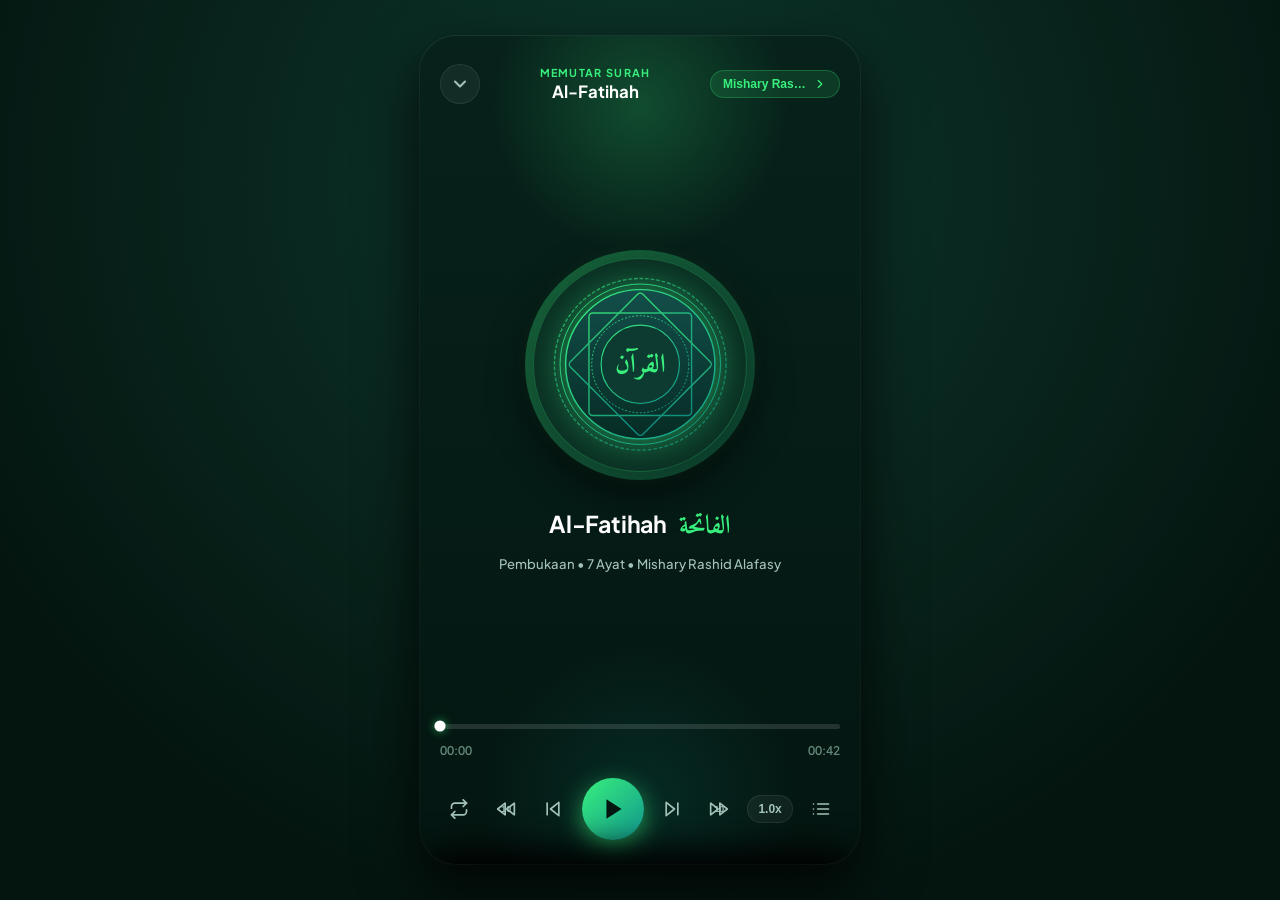
==== index.html @ 5a9b2532 "Redesign player UI to match modern emerald Murottal Qur'an audio player Co-authored-by: budisumanto " ====
<!DOCTYPE html>
<html lang="id">
<head>
  <meta charset="UTF-8">
  <meta name="viewport" content="width=device-width, initial-scale=1.0, maximum-scale=1.0, user-scalable=no">
  <title>Murottal Al-Qur'an Player</title>
  <link rel="stylesheet" href="styles.css">
  <link rel="preconnect" href="https://fonts.googleapis.com">
  <link rel="preconnect" href="https://fonts.gstatic.com" crossorigin>
  <link href="https://fonts.googleapis.com/css2?family=Plus+Jakarta+Sans:wght@400;500;600;700&family=Amiri:wght@400;700&display=swap" rel="stylesheet">
</head>
<body>

  <!-- Hidden Audio / Video Element -->
  <audio id="audio-element" preload="metadata">
    <source src="https://cdn.islamic.network/quran/audio/128/ar.alafasy/1.mp3" type="audio/mp3">
    Browser Anda tidak mendukung elemen audio.
  </audio>

  <!-- App Wrapper -->
  <div class="player-app">

    <!-- Ambient Glow Background Canvas Elements -->
    <div class="bg-glow bg-glow-top"></div>
    <div class="bg-glow bg-glow-bottom"></div>

    <!-- Main Player Card Screen -->
    <div class="player-container">

      <!-- Top Header Navigation Bar -->
      <header class="player-header">
        <button class="header-btn" id="collapse-btn" aria-label="Kecilkan Player">
          <svg viewBox="0 0 24 24" fill="none" stroke="currentColor" stroke-width="2.5" stroke-linecap="round" stroke-linejoin="round">
            <polyline points="6 9 12 15 18 9"></polyline>
          </svg>
        </button>

        <div class="header-title-wrapper">
          <span class="header-subtitle">MEMUTAR SURAH</span>
          <h1 class="header-title" id="header-surah-title">Al-Fatihah</h1>
        </div>

        <button class="reciter-pill-btn" id="reciter-pill-btn" aria-label="Pilih Qori">
          <span class="reciter-name" id="pill-reciter-name">Mishary Rashid...</span>
          <svg viewBox="0 0 24 24" fill="none" stroke="currentColor" stroke-width="2" stroke-linecap="round" stroke-linejoin="round" class="chevron-icon">
            <polyline points="9 18 15 12 9 6"></polyline>
          </svg>
        </button>
      </header>

      <!-- Center Medallion Visual Section -->
      <main class="player-main-content">
        <div class="medallion-container">
          <div class="medallion-glow"></div>
          <div class="medallion-ring-outer">
            <div class="medallion-ring-inner">
              <div class="islamic-star-pattern">
                <svg viewBox="0 0 200 200" fill="none" class="medallion-svg">
                  <defs>
                    <linearGradient id="goldGrad" x1="0%" y1="0%" x2="100%" y2="100%">
                      <stop offset="0%" stop-color="#38ef7d"/>
                      <stop offset="100%" stop-color="#11998e"/>
                    </linearGradient>
                    <linearGradient id="innerGrad" x1="0%" y1="0%" x2="0%" y2="100%">
                      <stop offset="0%" stop-color="#134e4a"/>
                      <stop offset="100%" stop-color="#062c24"/>
                    </linearGradient>
                  </defs>

                  <!-- Outer Calligraphic Border Ring -->
                  <circle cx="100" cy="100" r="92" stroke="url(#goldGrad)" stroke-width="1.5" stroke-dasharray="4 2" opacity="0.6"/>
                  <circle cx="100" cy="100" r="86" stroke="url(#goldGrad)" stroke-width="1"/>
                  <circle cx="100" cy="100" r="80" fill="url(#innerGrad)" stroke="url(#goldGrad)" stroke-width="1.5"/>

                  <!-- 8-Pointed Rub el Hizb Geometric Star -->
                  <g stroke="url(#goldGrad)" stroke-width="1.5" fill="none" opacity="0.85">
                    <rect x="45" y="45" width="110" height="110" rx="4" transform="rotate(0 100 100)"/>
                    <rect x="45" y="45" width="110" height="110" rx="4" transform="rotate(45 100 100)"/>
                  </g>

                  <!-- Inner Decorative Mandala Ring -->
                  <circle cx="100" cy="100" r="52" stroke="url(#goldGrad)" stroke-width="1" stroke-dasharray="2 2"/>
                  <circle cx="100" cy="100" r="42" fill="#0d3b32" stroke="url(#goldGrad)" stroke-width="1.2"/>

                  <!-- Center Calligraphy Text / Icon Symbol -->
                  <text x="100" y="108" font-family="'Amiri', serif" font-size="28" font-weight="bold" fill="#38ef7d" text-anchor="middle">القرآن</text>
                </svg>
              </div>
            </div>
          </div>
        </div>

        <!-- Surah Info Meta Section -->
        <div class="track-info">
          <div class="surah-title-row">
            <h2 class="surah-name" id="track-surah-name">Al-Fatihah</h2>
            <span class="arabic-name" id="track-arabic-name">الفاتحة</span>
          </div>
          <p class="surah-details" id="track-details">Pembukaan • 7 Ayat • Mishary Rashid Alafasy</p>
        </div>
      </main>

      <!-- Player Controls & Timeline Footer Section -->
      <footer class="player-controls-section">

        <!-- Seek Timeline Bar -->
        <div class="timeline-wrapper">
          <div class="timeline-container" id="timeline-container">
            <div class="timeline-track">
              <div class="buffered-bar" id="buffered-bar"></div>
              <div class="progress-bar" id="progress-bar">
                <div class="progress-thumb"></div>
              </div>
            </div>
          </div>
          <div class="time-labels">
            <span id="current-time">00:00</span>
            <span id="duration-time">00:42</span>
          </div>
        </div>

        <!-- Primary Action Buttons Row -->
        <div class="control-actions">

          <!-- Repeat Toggle -->
          <button class="action-btn secondary-btn" id="repeat-btn" title="Mode Ulangi" aria-label="Mode Ulangi">
            <svg class="icon repeat-icon" viewBox="0 0 24 24" fill="none" stroke="currentColor" stroke-width="2" stroke-linecap="round" stroke-linejoin="round">
              <polyline points="17 1 21 5 17 9"></polyline>
              <path d="M3 11V9a4 4 0 0 1 4-4h14"></path>
              <polyline points="7 23 3 19 7 15"></polyline>
              <path d="M21 13v2a4 4 0 0 1-4 4H3"></path>
            </svg>
            <span class="badge-one hidden" id="repeat-one-badge">1</span>
          </button>

          <!-- Skip -10 Seconds -->
          <button class="action-btn secondary-btn" id="skip-back-btn" title="Mundur 10 Detik" aria-label="Mundur 10 Detik">
            <svg class="icon" viewBox="0 0 24 24" fill="none" stroke="currentColor" stroke-width="2" stroke-linecap="round" stroke-linejoin="round">
              <path d="M11 19l-9-7 9-7v14z"></path>
              <path d="M22 19l-9-7 9-7v14z"></path>
            </svg>
            <span class="skip-label">10</span>
          </button>

          <!-- Previous Surah -->
          <button class="action-btn secondary-btn" id="prev-btn" title="Surah Sebelumnya" aria-label="Surah Sebelumnya">
            <svg class="icon" viewBox="0 0 24 24" fill="none" stroke="currentColor" stroke-width="2" stroke-linecap="round" stroke-linejoin="round">
              <polygon points="19 20 9 12 19 4 19 20"></polygon>
              <line x1="5" y1="19" x2="5" y2="5"></line>
            </svg>
          </button>

          <!-- Play / Pause Main Glowing Button -->
          <button class="action-btn main-play-btn" id="main-play-btn" title="Putar / Jeda" aria-label="Putar/Jeda">
            <svg class="icon play-icon" viewBox="0 0 24 24" fill="currentColor">
              <polygon points="5 3 19 12 5 21 5 3"></polygon>
            </svg>
            <svg class="icon pause-icon hidden" viewBox="0 0 24 24" fill="currentColor">
              <rect x="6" y="4" width="4" height="16" rx="1"></rect>
              <rect x="14" y="4" width="4" height="16" rx="1"></rect>
            </svg>
          </button>

          <!-- Next Surah -->
          <button class="action-btn secondary-btn" id="next-btn" title="Surah Selanjutnya" aria-label="Surah Selanjutnya">
            <svg class="icon" viewBox="0 0 24 24" fill="none" stroke="currentColor" stroke-width="2" stroke-linecap="round" stroke-linejoin="round">
              <polygon points="5 4 15 12 5 20 5 4"></polygon>
              <line x1="19" y1="5" x2="19" y2="19"></line>
            </svg>
          </button>

          <!-- Skip +10 Seconds -->
          <button class="action-btn secondary-btn" id="skip-forward-btn" title="Maju 10 Detik" aria-label="Maju 10 Detik">
            <svg class="icon" viewBox="0 0 24 24" fill="none" stroke="currentColor" stroke-width="2" stroke-linecap="round" stroke-linejoin="round">
              <path d="M13 19l9-7-9-7v14z"></path>
              <path d="M2 19l9-7-9-7v14z"></path>
            </svg>
            <span class="skip-label">10</span>
          </button>

          <!-- Speed Pill Selector Button -->
          <button class="action-btn speed-pill-btn" id="speed-trigger-btn" title="Kecepatan Putar" aria-label="Kecepatan Putar">
            <span id="current-speed-label">1.0x</span>
          </button>

          <!-- Playlist Sheet Trigger Button -->
          <button class="action-btn secondary-btn" id="playlist-sheet-btn" title="Daftar Surah" aria-label="Daftar Surah">
            <svg class="icon" viewBox="0 0 24 24" fill="none" stroke="currentColor" stroke-width="2" stroke-linecap="round" stroke-linejoin="round">
              <line x1="8" y1="6" x2="21" y2="6"></line>
              <line x1="8" y1="12" x2="21" y2="12"></line>
              <line x1="8" y1="18" x2="21" y2="18"></line>
              <line x1="3" y1="6" x2="3.01" y2="6"></line>
              <line x1="3" y1="12" x2="3.01" y2="12"></line>
              <line x1="3" y1="18" x2="3.01" y2="18"></line>
            </svg>
          </button>

        </div>
      </footer>

    </div>

    <!-- ==========================================
         BOTTOM SHEET DRAWERS (MODALS)
         ========================================== -->

    <!-- Drawer Overlay Backcloth -->
    <div class="sheet-overlay" id="sheet-overlay"></div>

    <!-- 1. Surah List Bottom Sheet Drawer -->
    <div class="bottom-sheet" id="surah-sheet" role="dialog" aria-label="Daftar Surah">
      <div class="sheet-header">
        <div class="sheet-handle"></div>
        <div class="sheet-title-row">
          <h3 class="sheet-title">Daftar Surah</h3>
          <button class="sheet-close-btn" class="close-sheet-btn" data-close="surah-sheet" aria-label="Tutup">
            <svg viewBox="0 0 24 24" fill="none" stroke="currentColor" stroke-width="2" stroke-linecap="round" stroke-linejoin="round">
              <line x1="18" y1="6" x2="6" y2="18"></line>
              <line x1="6" y1="6" x2="18" y2="18"></line>
            </svg>
          </button>
        </div>
        <!-- Search Input -->
        <div class="search-box">
          <svg class="search-icon" viewBox="0 0 24 24" fill="none" stroke="currentColor" stroke-width="2" stroke-linecap="round" stroke-linejoin="round">
            <circle cx="11" cy="11" r="8"></circle>
            <line x1="21" y1="21" x2="16.65" y2="16.65"></line>
          </svg>
          <input type="text" id="surah-search-input" placeholder="Cari Surah..." autocomplete="off">
        </div>
      </div>
      <div class="sheet-body">
        <div class="surah-list" id="surah-list-container">
          <!-- Populated dynamically via JS -->
        </div>
      </div>
    </div>

    <!-- 2. Reciter / Qori Selector Bottom Sheet Drawer -->
    <div class="bottom-sheet" id="reciter-sheet" role="dialog" aria-label="Pilih Qori">
      <div class="sheet-header">
        <div class="sheet-handle"></div>
        <div class="sheet-title-row">
          <h3 class="sheet-title">Pilih Qori</h3>
          <button class="sheet-close-btn" data-close="reciter-sheet" aria-label="Tutup">
            <svg viewBox="0 0 24 24" fill="none" stroke="currentColor" stroke-width="2" stroke-linecap="round" stroke-linejoin="round">
              <line x1="18" y1="6" x2="6" y2="18"></line>
              <line x1="6" y1="6" x2="18" y2="18"></line>
            </svg>
          </button>
        </div>
        <!-- Search Reciter -->
        <div class="search-box">
          <svg class="search-icon" viewBox="0 0 24 24" fill="none" stroke="currentColor" stroke-width="2" stroke-linecap="round" stroke-linejoin="round">
            <circle cx="11" cy="11" r="8"></circle>
            <line x1="21" y1="21" x2="16.65" y2="16.65"></line>
          </svg>
          <input type="text" id="reciter-search-input" placeholder="Cari Qori..." autocomplete="off">
        </div>
      </div>
      <div class="sheet-body">
        <div class="reciter-list" id="reciter-list-container">
          <!-- Populated dynamically via JS -->
        </div>
      </div>
    </div>

    <!-- 3. Playback Speed Selector Bottom Sheet Drawer -->
    <div class="bottom-sheet" id="speed-sheet" role="dialog" aria-label="Kecepatan Putar">
      <div class="sheet-header">
        <div class="sheet-handle"></div>
        <div class="sheet-title-row">
          <h3 class="sheet-title">Kecepatan Putar</h3>
          <button class="sheet-close-btn" data-close="speed-sheet" aria-label="Tutup">
            <svg viewBox="0 0 24 24" fill="none" stroke="currentColor" stroke-width="2" stroke-linecap="round" stroke-linejoin="round">
              <line x1="18" y1="6" x2="6" y2="18"></line>
              <line x1="6" y1="6" x2="18" y2="18"></line>
            </svg>
          </button>
        </div>
      </div>
      <div class="sheet-body">
        <div class="speed-options-list">
          <button class="speed-item" data-speed="0.5">0.5x</button>
          <button class="speed-item" data-speed="0.75">0.75x</button>
          <button class="speed-item active" data-speed="1.0">Normal (1.0x)</button>
          <button class="speed-item" data-speed="1.25">1.25x</button>
          <button class="speed-item" data-speed="1.5">1.5x</button>
          <button class="speed-item" data-speed="2.0">2.0x</button>
        </div>
      </div>
    </div>

  </div>

  <script src="app.js"></script>
</body>
</html>
---- styles.css ----
/* ==========================================================================
   MUROTTAL AL-QUR'AN PLAYER - MODERN EMERALD THEME STYLES
   ========================================================================== */

:root {
  /* Color Palette */
  --bg-gradient-start: #04140f;
  --bg-gradient-end: #0c2b22;
  --bg-surface: rgba(12, 43, 34, 0.75);
  --bg-surface-solid: #0d2b23;
  --bg-sheet: #09201a;
  --bg-sheet-header: #0d2a22;
  --bg-item-hover: rgba(56, 239, 125, 0.08);
  --bg-item-active: rgba(56, 239, 125, 0.15);

  /* Brand / Accent Colors */
  --primary-accent: #38ef7d;
  --primary-accent-dark: #11998e;
  --primary-glow: rgba(56, 239, 125, 0.35);
  --primary-glow-strong: rgba(56, 239, 125, 0.6);

  /* Text Colors */
  --text-primary: #ffffff;
  --text-secondary: #a3c2b8;
  --text-muted: #62877a;

  /* Borders & Glass */
  --border-glass: rgba(255, 255, 255, 0.08);
  --border-glass-bright: rgba(56, 239, 125, 0.25);
  --glass-blur: blur(20px);

  /* Transitions */
  --transition-fast: 0.2s cubic-bezier(0.4, 0, 0.2, 1);
  --transition-smooth: 0.35s cubic-bezier(0.16, 1, 0.3, 1);

  /* Fonts */
  --font-sans: 'Plus Jakarta Sans', -apple-system, BlinkMacSystemFont, sans-serif;
  --font-arabic: 'Amiri', serif;
}

* {
  box-sizing: border-box;
  margin: 0;
  padding: 0;
  -webkit-tap-highlight-color: transparent;
}

html, body {
  width: 100%;
  height: 100%;
  overflow-x: hidden;
  font-family: var(--font-sans);
  background-color: var(--bg-gradient-start);
  color: var(--text-primary);
}

body {
  display: flex;
  justify-content: center;
  align-items: center;
  background: radial-gradient(circle at 50% 20%, #0d382c 0%, var(--bg-gradient-start) 80%);
  min-height: 100vh;
}

/* Hidden Audio Element */
#audio-element {
  display: none;
}

/* ==========================================================================
   APP CONTAINER SHELL
   ========================================================================== */

.player-app {
  position: relative;
  width: 100%;
  max-width: 440px;
  height: 100vh;
  max-height: 920px;
  background: linear-gradient(180deg, #07221b 0%, #041611 100%);
  overflow: hidden;
  display: flex;
  flex-direction: column;
  box-shadow: 0 25px 60px rgba(0, 0, 0, 0.8), 0 0 0 1px var(--border-glass);
}

@media (min-width: 480px) {
  .player-app {
    height: 92vh;
    border-radius: 36px;
  }
}

/* Ambient Background Lights */
.bg-glow {
  position: absolute;
  border-radius: 50%;
  pointer-events: none;
  z-index: 1;
}

.bg-glow-top {
  top: -80px;
  left: 50%;
  transform: translateX(-50%);
  width: 300px;
  height: 300px;
  background: radial-gradient(circle, var(--primary-glow) 0%, rgba(56, 239, 125, 0) 70%);
  opacity: 0.6;
}

.bg-glow-bottom {
  bottom: -100px;
  left: 50%;
  transform: translateX(-50%);
  width: 320px;
  height: 320px;
  background: radial-gradient(circle, rgba(17, 153, 142, 0.3) 0%, rgba(0, 0, 0, 0) 70%);
  opacity: 0.5;
}

.player-container {
  position: relative;
  z-index: 2;
  width: 100%;
  height: 100%;
  display: flex;
  flex-direction: column;
  justify-content: space-between;
  padding: 20px 20px 24px;
}

/* ==========================================================================
   HEADER SECTION
   ========================================================================== */

.player-header {
  display: flex;
  align-items: center;
  justify-content: space-between;
  padding-top: 8px;
  gap: 12px;
}

.header-btn {
  background: rgba(255, 255, 255, 0.05);
  border: 1px solid var(--border-glass);
  color: var(--text-secondary);
  width: 40px;
  height: 40px;
  border-radius: 50%;
  display: flex;
  align-items: center;
  justify-content: center;
  cursor: pointer;
  transition: background var(--transition-fast), color var(--transition-fast), transform var(--transition-fast);
}

.header-btn:hover {
  background: rgba(255, 255, 255, 0.12);
  color: var(--text-primary);
}

.header-btn svg {
  width: 20px;
  height: 20px;
}

.header-title-wrapper {
  text-align: center;
  flex: 1;
}

.header-subtitle {
  font-size: 0.68rem;
  font-weight: 700;
  letter-spacing: 0.12em;
  color: var(--primary-accent);
  text-transform: uppercase;
  display: block;
  margin-bottom: 2px;
}

.header-title {
  font-size: 1.05rem;
  font-weight: 700;
  color: var(--text-primary);
  white-space: nowrap;
  overflow: hidden;
  text-overflow: ellipsis;
  max-width: 160px;
  margin: 0 auto;
}

.reciter-pill-btn {
  background: rgba(56, 239, 125, 0.12);
  border: 1px solid var(--border-glass-bright);
  color: var(--primary-accent);
  padding: 6px 12px;
  border-radius: 20px;
  font-size: 0.75rem;
  font-weight: 600;
  display: flex;
  align-items: center;
  gap: 4px;
  cursor: pointer;
  transition: background var(--transition-fast), border-color var(--transition-fast);
  max-width: 130px;
}

.reciter-pill-btn:hover {
  background: rgba(56, 239, 125, 0.2);
  border-color: var(--primary-accent);
}

.reciter-name {
  white-space: nowrap;
  overflow: hidden;
  text-overflow: ellipsis;
}

.chevron-icon {
  width: 14px;
  height: 14px;
  flex-shrink: 0;
}

/* ==========================================================================
   CENTER MAIN MEDALLION SECTION
   ========================================================================== */

.player-main-content {
  display: flex;
  flex-direction: column;
  align-items: center;
  justify-content: center;
  flex: 1;
  padding: 16px 0;
}

.medallion-container {
  position: relative;
  width: 230px;
  height: 230px;
  display: flex;
  align-items: center;
  justify-content: center;
  margin-bottom: 24px;
}

@media (max-height: 680px) {
  .medallion-container {
    width: 180px;
    height: 180px;
    margin-bottom: 16px;
  }
}

.medallion-glow {
  position: absolute;
  inset: -10px;
  border-radius: 50%;
  background: radial-gradient(circle, var(--primary-glow) 0%, rgba(0, 0, 0, 0) 70%);
  animation: pulseGlow 4s ease-in-out infinite alternate;
}

@keyframes pulseGlow {
  0% { transform: scale(0.92); opacity: 0.5; }
  100% { transform: scale(1.08); opacity: 0.9; }
}

.medallion-ring-outer {
  width: 100%;
  height: 100%;
  border-radius: 50%;
  padding: 8px;
  background: linear-gradient(135deg, rgba(56, 239, 125, 0.25) 0%, rgba(17, 153, 142, 0.1) 100%);
  box-shadow: 0 15px 35px rgba(0, 0, 0, 0.5), inset 0 0 20px rgba(56, 239, 125, 0.15);
  display: flex;
  align-items: center;
  justify-content: center;
}

.medallion-ring-inner {
  width: 100%;
  height: 100%;
  border-radius: 50%;
  background: radial-gradient(circle, #0e3b30 0%, #061f18 100%);
  display: flex;
  align-items: center;
  justify-content: center;
  border: 1px solid var(--border-glass-bright);
}

.islamic-star-pattern {
  width: 100%;
  height: 100%;
  display: flex;
  align-items: center;
  justify-content: center;
}

.medallion-svg {
  width: 88%;
  height: 88%;
  filter: drop-shadow(0 0 10px rgba(56, 239, 125, 0.3));
}

/* TRACK METADATA */
.track-info {
  text-align: center;
  width: 100%;
  padding: 0 10px;
}

.surah-title-row {
  display: flex;
  align-items: baseline;
  justify-content: center;
  gap: 12px;
  margin-bottom: 6px;
}

.surah-name {
  font-size: 1.45rem;
  font-weight: 700;
  color: var(--text-primary);
  letter-spacing: -0.01em;
}

.arabic-name {
  font-family: var(--font-arabic);
  font-size: 1.6rem;
  color: var(--primary-accent);
  font-weight: bold;
}

.surah-details {
  font-size: 0.82rem;
  color: var(--text-secondary);
  font-weight: 500;
}

/* ==========================================================================
   TIMELINE & CONTROLS FOOTER
   ========================================================================== */

.player-controls-section {
  width: 100%;
  display: flex;
  flex-direction: column;
  gap: 20px;
}

/* TIMELINE */
.timeline-wrapper {
  width: 100%;
  display: flex;
  flex-direction: column;
  gap: 8px;
}

.timeline-container {
  width: 100%;
  height: 18px;
  display: flex;
  align-items: center;
  cursor: pointer;
  touch-action: none;
}

.timeline-track {
  position: relative;
  width: 100%;
  height: 5px;
  background: rgba(255, 255, 255, 0.12);
  border-radius: 4px;
  overflow: visible;
  transition: height var(--transition-fast);
}

.timeline-container:hover .timeline-track {
  height: 7px;
}

.buffered-bar {
  position: absolute;
  top: 0;
  left: 0;
  height: 100%;
  background: rgba(255, 255, 255, 0.22);
  border-radius: 4px;
  width: 0%;
}

.progress-bar {
  position: absolute;
  top: 0;
  left: 0;
  height: 100%;
  background: linear-gradient(90deg, #11998e, var(--primary-accent));
  border-radius: 4px;
  width: 0%;
}

.progress-thumb {
  position: absolute;
  right: -7px;
  top: 50%;
  transform: translateY(-50%) scale(0.8);
  width: 14px;
  height: 14px;
  border-radius: 50%;
  background: #ffffff;
  box-shadow: 0 0 10px var(--primary-glow-strong);
  transition: transform var(--transition-fast);
}

.timeline-container:hover .progress-thumb {
  transform: translateY(-50%) scale(1.1);
}

.time-labels {
  display: flex;
  justify-content: space-between;
  font-size: 0.75rem;
  font-weight: 600;
  color: var(--text-muted);
  font-variant-numeric: tabular-nums;
}

/* CONTROLS ACTIONS */
.control-actions {
  display: flex;
  align-items: center;
  justify-content: space-between;
  width: 100%;
  gap: 4px;
}

.action-btn {
  background: transparent;
  border: none;
  outline: none;
  cursor: pointer;
  display: flex;
  align-items: center;
  justify-content: center;
  color: var(--text-secondary);
  border-radius: 50%;
  transition: color var(--transition-fast), transform var(--transition-fast), background var(--transition-fast);
  position: relative;
}

.action-btn:hover {
  color: var(--text-primary);
}

.action-btn:active {
  transform: scale(0.92);
}

.secondary-btn {
  width: 38px;
  height: 38px;
}

.secondary-btn .icon {
  width: 20px;
  height: 20px;
}

.secondary-btn.active {
  color: var(--primary-accent);
}

/* Skip Labels */
.skip-label {
  position: absolute;
  font-size: 0.55rem;
  font-weight: 800;
  color: currentColor;
  pointer-events: none;
}

/* Badge Repeat One */
.badge-one {
  position: absolute;
  top: 4px;
  right: 4px;
  font-size: 0.55rem;
  font-weight: 800;
  background: var(--primary-accent);
  color: #041611;
  width: 12px;
  height: 12px;
  border-radius: 50%;
  display: flex;
  align-items: center;
  justify-content: center;
}

/* Main Glowing Play Button */
.main-play-btn {
  width: 62px;
  height: 62px;
  border-radius: 50%;
  background: linear-gradient(135deg, #38ef7d 0%, #11998e 100%);
  color: #041611;
  box-shadow: 0 8px 25px var(--primary-glow-strong);
}

.main-play-btn:hover {
  transform: scale(1.05);
  box-shadow: 0 10px 30px rgba(56, 239, 125, 0.7);
  color: #041611;
}

.main-play-btn .icon {
  width: 26px;
  height: 26px;
}

.main-play-btn .play-icon {
  margin-left: 3px;
}

/* Speed Pill Button */
.speed-pill-btn {
  font-size: 0.75rem;
  font-weight: 700;
  padding: 6px 10px;
  border-radius: 16px;
  background: rgba(255, 255, 255, 0.05);
  border: 1px solid var(--border-glass);
  color: var(--text-secondary);
}

.speed-pill-btn:hover {
  background: rgba(255, 255, 255, 0.1);
  color: var(--text-primary);
}

/* ==========================================================================
   BOTTOM SHEET DRAWERS & OVERLAY
   ========================================================================== */

.sheet-overlay {
  position: absolute;
  inset: 0;
  background: rgba(2, 10, 8, 0.7);
  backdrop-filter: var(--glass-blur);
  -webkit-backdrop-filter: var(--glass-blur);
  z-index: 100;
  opacity: 0;
  pointer-events: none;
  transition: opacity var(--transition-smooth);
}

.sheet-overlay.active {
  opacity: 1;
  pointer-events: auto;
}

.bottom-sheet {
  position: absolute;
  bottom: 0;
  left: 0;
  right: 0;
  background: var(--bg-sheet);
  border-top-left-radius: 28px;
  border-top-right-radius: 28px;
  border-top: 1px solid var(--border-glass-bright);
  box-shadow: 0 -15px 40px rgba(0, 0, 0, 0.7);
  z-index: 101;
  transform: translateY(102%);
  transition: transform var(--transition-smooth);
  display: flex;
  flex-direction: column;
  max-height: 80vh;
}

.bottom-sheet.active {
  transform: translateY(0);
}

.sheet-header {
  padding: 16px 20px 12px;
  background: var(--bg-sheet-header);
  border-top-left-radius: 28px;
  border-top-right-radius: 28px;
  border-bottom: 1px solid var(--border-glass);
}

.sheet-handle {
  width: 36px;
  height: 4px;
  background: var(--text-muted);
  border-radius: 2px;
  margin: 0 auto 12px;
  opacity: 0.5;
}

.sheet-title-row {
  display: flex;
  align-items: center;
  justify-content: space-between;
  margin-bottom: 14px;
}

.sheet-title {
  font-size: 1.1rem;
  font-weight: 700;
  color: var(--text-primary);
}

.sheet-close-btn {
  background: rgba(255, 255, 255, 0.05);
  border: none;
  color: var(--text-muted);
  width: 32px;
  height: 32px;
  border-radius: 50%;
  display: flex;
  align-items: center;
  justify-content: center;
  cursor: pointer;
  transition: background var(--transition-fast), color var(--transition-fast);
}

.sheet-close-btn:hover {
  background: rgba(255, 255, 255, 0.12);
  color: var(--text-primary);
}

.sheet-close-btn svg {
  width: 18px;
  height: 18px;
}

/* SEARCH INPUT BOX */
.search-box {
  position: relative;
  width: 100%;
}

.search-icon {
  position: absolute;
  left: 14px;
  top: 50%;
  transform: translateY(-50%);
  width: 18px;
  height: 18px;
  color: var(--text-muted);
}

.search-box input {
  width: 100%;
  padding: 11px 14px 11px 42px;
  background: rgba(4, 20, 15, 0.6);
  border: 1px solid var(--border-glass);
  border-radius: 16px;
  color: var(--text-primary);
  font-size: 0.88rem;
  font-family: var(--font-sans);
  outline: none;
  transition: border-color var(--transition-fast);
}

.search-box input:focus {
  border-color: var(--primary-accent);
}

.search-box input::placeholder {
  color: var(--text-muted);
}

/* SHEET BODY & SCROLLBAR */
.sheet-body {
  padding: 12px 16px 20px;
  overflow-y: auto;
  flex: 1;
}

.sheet-body::-webkit-scrollbar {
  width: 5px;
}

.sheet-body::-webkit-scrollbar-thumb {
  background: rgba(255, 255, 255, 0.1);
  border-radius: 3px;
}

/* SURAH LIST ITEMS */
.surah-list {
  display: flex;
  flex-direction: column;
  gap: 6px;
}

.surah-item {
  display: flex;
  align-items: center;
  justify-content: space-between;
  padding: 12px 14px;
  border-radius: 16px;
  background: transparent;
  border: 1px solid transparent;
  cursor: pointer;
  transition: background var(--transition-fast), border-color var(--transition-fast);
}

.surah-item:hover {
  background: var(--bg-item-hover);
}

.surah-item.active {
  background: var(--bg-item-active);
  border-color: var(--border-glass-bright);
}

.surah-item-left {
  display: flex;
  align-items: center;
  gap: 14px;
}

.surah-num-badge {
  width: 36px;
  height: 36px;
  border-radius: 12px;
  background: rgba(255, 255, 255, 0.05);
  border: 1px solid var(--border-glass);
  color: var(--text-secondary);
  font-size: 0.82rem;
  font-weight: 700;
  display: flex;
  align-items: center;
  justify-content: center;
}

.surah-item.active .surah-num-badge {
  background: var(--primary-accent);
  color: #041611;
  border-color: var(--primary-accent);
}

.surah-info-meta {
  display: flex;
  flex-direction: column;
  gap: 2px;
}

.surah-item-title {
  font-size: 0.95rem;
  font-weight: 700;
  color: var(--text-primary);
}

.surah-item.active .surah-item-title {
  color: var(--primary-accent);
}

.surah-item-subtitle {
  font-size: 0.76rem;
  color: var(--text-muted);
}

.surah-item-right {
  display: flex;
  flex-direction: column;
  align-items: flex-end;
  gap: 2px;
}

.surah-item-arabic {
  font-family: var(--font-arabic);
  font-size: 1.25rem;
  font-weight: bold;
  color: var(--text-secondary);
}

.surah-item.active .surah-item-arabic {
  color: var(--primary-accent);
}

.playing-eq-icon {
  display: flex;
  align-items: flex-end;
  gap: 2px;
  height: 14px;
}

.eq-bar {
  width: 3px;
  background: var(--primary-accent);
  border-radius: 1px;
  animation: eqBounce 1s ease-in-out infinite alternate;
}

.eq-bar:nth-child(1) { height: 60%; animation-delay: 0.1s; }
.eq-bar:nth-child(2) { height: 100%; animation-delay: 0.3s; }
.eq-bar:nth-child(3) { height: 40%; animation-delay: 0.2s; }

@keyframes eqBounce {
  0% { height: 20%; }
  100% { height: 100%; }
}

/* RECITER LIST ITEMS */
.reciter-list {
  display: flex;
  flex-direction: column;
  gap: 6px;
}

.reciter-item {
  display: flex;
  align-items: center;
  justify-content: space-between;
  padding: 12px 14px;
  border-radius: 16px;
  background: transparent;
  border: 1px solid transparent;
  cursor: pointer;
  transition: background var(--transition-fast);
}

.reciter-item:hover {
  background: var(--bg-item-hover);
}

.reciter-item.active {
  background: var(--bg-item-active);
  border-color: var(--border-glass-bright);
}

.reciter-item-left {
  display: flex;
  align-items: center;
  gap: 12px;
}

.reciter-avatar-icon {
  width: 40px;
  height: 40px;
  border-radius: 50%;
  background: rgba(56, 239, 125, 0.1);
  border: 1px solid var(--border-glass-bright);
  color: var(--primary-accent);
  display: flex;
  align-items: center;
  justify-content: center;
  font-weight: 700;
  font-size: 0.9rem;
}

.reciter-info-meta {
  display: flex;
  flex-direction: column;
  gap: 2px;
}

.reciter-item-name {
  font-size: 0.92rem;
  font-weight: 700;
  color: var(--text-primary);
}

.reciter-item.active .reciter-item-name {
  color: var(--primary-accent);
}

.reciter-item-desc {
  font-size: 0.75rem;
  color: var(--text-muted);
}

.radio-check-icon {
  width: 20px;
  height: 20px;
  border-radius: 50%;
  border: 2px solid var(--text-muted);
  display: flex;
  align-items: center;
  justify-content: center;
}

.reciter-item.active .radio-check-icon {
  border-color: var(--primary-accent);
  background: var(--primary-accent);
  color: #041611;
}

/* PLAYBACK SPEED OPTIONS */
.speed-options-list {
  display: flex;
  flex-direction: column;
  gap: 8px;
}

.speed-item {
  width: 100%;
  padding: 14px 18px;
  border-radius: 16px;
  background: rgba(255, 255, 255, 0.03);
  border: 1px solid var(--border-glass);
  color: var(--text-primary);
  font-size: 0.95rem;
  font-weight: 600;
  font-family: var(--font-sans);
  text-align: left;
  cursor: pointer;
  transition: background var(--transition-fast), border-color var(--transition-fast);
}

.speed-item:hover {
  background: var(--bg-item-hover);
}

.speed-item.active {
  background: var(--bg-item-active);
  border-color: var(--primary-accent);
  color: var(--primary-accent);
  font-weight: 700;
}

.hidden {
  display: none !important;
}

/* ==========================================================================
   RESPONSIVE ADJUSTMENTS
   ========================================================================== */

@media (max-width: 375px) {
  .player-container {
    padding: 14px 14px 18px;
  }

  .medallion-container {
    width: 170px;
    height: 170px;
  }

  .surah-name {
    font-size: 1.25rem;
  }

  .arabic-name {
    font-size: 1.35rem;
  }

  .secondary-btn {
    width: 34px;
    height: 34px;
  }

  .main-play-btn {
    width: 54px;
    height: 54px;
  }
}
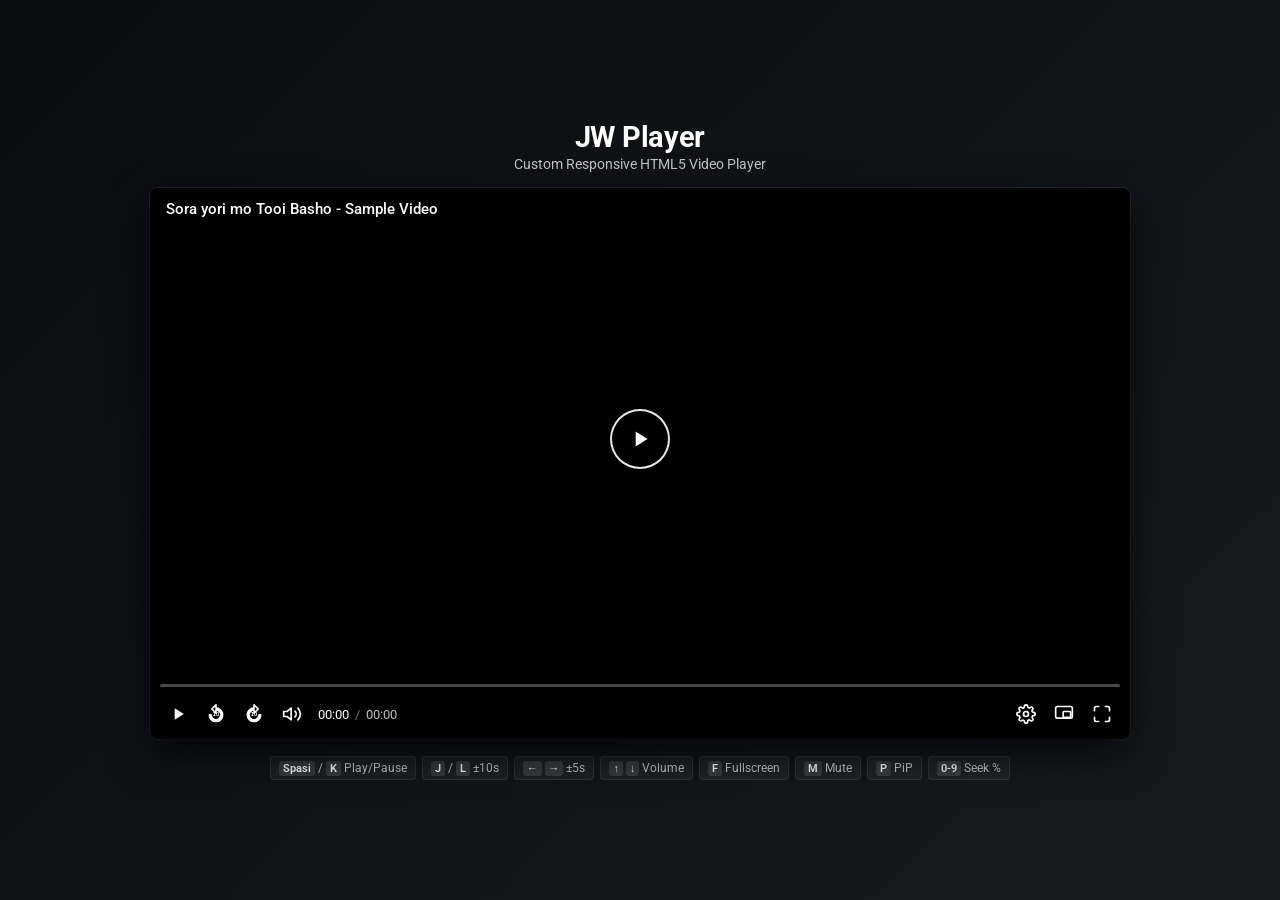
==== commit 32bc8636: "Redesign video player UI to match JW Player design Co-authored-by: budisumanto <314107412+budisumant" ====
--- a/index.html
+++ b/index.html
@@ -2,295 +2,231 @@
 <html lang="id">
 <head>
   <meta charset="UTF-8">
-  <meta name="viewport" content="width=device-width, initial-scale=1.0, maximum-scale=1.0, user-scalable=no">
-  <title>Murottal Al-Qur'an Player</title>
+  <meta name="viewport" content="width=device-width, initial-scale=1.0">
+  <title>JW Player HTML5 Video Player</title>
   <link rel="stylesheet" href="styles.css">
   <link rel="preconnect" href="https://fonts.googleapis.com">
   <link rel="preconnect" href="https://fonts.gstatic.com" crossorigin>
-  <link href="https://fonts.googleapis.com/css2?family=Plus+Jakarta+Sans:wght@400;500;600;700&family=Amiri:wght@400;700&display=swap" rel="stylesheet">
+  <link href="https://fonts.googleapis.com/css2?family=Roboto:wght@300;400;500;700&display=swap" rel="stylesheet">
 </head>
 <body>
-
-  <!-- Hidden Audio / Video Element -->
-  <audio id="audio-element" preload="metadata">
-    <source src="https://cdn.islamic.network/quran/audio/128/ar.alafasy/1.mp3" type="audio/mp3">
-    Browser Anda tidak mendukung elemen audio.
-  </audio>
-
-  <!-- App Wrapper -->
-  <div class="player-app">
-
-    <!-- Ambient Glow Background Canvas Elements -->
-    <div class="bg-glow bg-glow-top"></div>
-    <div class="bg-glow bg-glow-bottom"></div>
-
-    <!-- Main Player Card Screen -->
-    <div class="player-container">
-
-      <!-- Top Header Navigation Bar -->
-      <header class="player-header">
-        <button class="header-btn" id="collapse-btn" aria-label="Kecilkan Player">
-          <svg viewBox="0 0 24 24" fill="none" stroke="currentColor" stroke-width="2.5" stroke-linecap="round" stroke-linejoin="round">
-            <polyline points="6 9 12 15 18 9"></polyline>
-          </svg>
-        </button>
-
-        <div class="header-title-wrapper">
-          <span class="header-subtitle">MEMUTAR SURAH</span>
-          <h1 class="header-title" id="header-surah-title">Al-Fatihah</h1>
-        </div>
-
-        <button class="reciter-pill-btn" id="reciter-pill-btn" aria-label="Pilih Qori">
-          <span class="reciter-name" id="pill-reciter-name">Mishary Rashid...</span>
-          <svg viewBox="0 0 24 24" fill="none" stroke="currentColor" stroke-width="2" stroke-linecap="round" stroke-linejoin="round" class="chevron-icon">
-            <polyline points="9 18 15 12 9 6"></polyline>
-          </svg>
-        </button>
-      </header>
-
-      <!-- Center Medallion Visual Section -->
-      <main class="player-main-content">
-        <div class="medallion-container">
-          <div class="medallion-glow"></div>
-          <div class="medallion-ring-outer">
-            <div class="medallion-ring-inner">
-              <div class="islamic-star-pattern">
-                <svg viewBox="0 0 200 200" fill="none" class="medallion-svg">
-                  <defs>
-                    <linearGradient id="goldGrad" x1="0%" y1="0%" x2="100%" y2="100%">
-                      <stop offset="0%" stop-color="#38ef7d"/>
-                      <stop offset="100%" stop-color="#11998e"/>
-                    </linearGradient>
-                    <linearGradient id="innerGrad" x1="0%" y1="0%" x2="0%" y2="100%">
-                      <stop offset="0%" stop-color="#134e4a"/>
-                      <stop offset="100%" stop-color="#062c24"/>
-                    </linearGradient>
-                  </defs>
-
-                  <!-- Outer Calligraphic Border Ring -->
-                  <circle cx="100" cy="100" r="92" stroke="url(#goldGrad)" stroke-width="1.5" stroke-dasharray="4 2" opacity="0.6"/>
-                  <circle cx="100" cy="100" r="86" stroke="url(#goldGrad)" stroke-width="1"/>
-                  <circle cx="100" cy="100" r="80" fill="url(#innerGrad)" stroke="url(#goldGrad)" stroke-width="1.5"/>
-
-                  <!-- 8-Pointed Rub el Hizb Geometric Star -->
-                  <g stroke="url(#goldGrad)" stroke-width="1.5" fill="none" opacity="0.85">
-                    <rect x="45" y="45" width="110" height="110" rx="4" transform="rotate(0 100 100)"/>
-                    <rect x="45" y="45" width="110" height="110" rx="4" transform="rotate(45 100 100)"/>
-                  </g>
-
-                  <!-- Inner Decorative Mandala Ring -->
-                  <circle cx="100" cy="100" r="52" stroke="url(#goldGrad)" stroke-width="1" stroke-dasharray="2 2"/>
-                  <circle cx="100" cy="100" r="42" fill="#0d3b32" stroke="url(#goldGrad)" stroke-width="1.2"/>
-
-                  <!-- Center Calligraphy Text / Icon Symbol -->
-                  <text x="100" y="108" font-family="'Amiri', serif" font-size="28" font-weight="bold" fill="#38ef7d" text-anchor="middle">القرآن</text>
-                </svg>
-              </div>
-            </div>
-          </div>
-        </div>
-
-        <!-- Surah Info Meta Section -->
-        <div class="track-info">
-          <div class="surah-title-row">
-            <h2 class="surah-name" id="track-surah-name">Al-Fatihah</h2>
-            <span class="arabic-name" id="track-arabic-name">الفاتحة</span>
-          </div>
-          <p class="surah-details" id="track-details">Pembukaan • 7 Ayat • Mishary Rashid Alafasy</p>
-        </div>
-      </main>
-
-      <!-- Player Controls & Timeline Footer Section -->
-      <footer class="player-controls-section">
-
-        <!-- Seek Timeline Bar -->
-        <div class="timeline-wrapper">
-          <div class="timeline-container" id="timeline-container">
-            <div class="timeline-track">
+  <div class="page-container">
+    <header class="header">
+      <h1 class="title">JW Player</h1>
+      <p class="subtitle">Custom Responsive HTML5 Video Player</p>
+    </header>
+
+    <main class="player-wrapper">
+      <div class="video-container" id="video-container" tabindex="0">
+        <video id="video-element" preload="metadata" playsinline>
+          <source src="sample.mp4" type="video/mp4">
+          Browser anda tidak mendukung HTML5 video.
+        </video>
+
+        <!-- Top Title Bar Overlay -->
+        <div class="top-title-bar" id="top-title-bar">
+          <span class="video-title" id="video-title">Sora yori mo Tooi Basho - Sample Video</span>
+        </div>
+
+        <!-- Top Action Feedback Overlay -->
+        <div class="action-feedback-overlay" id="action-feedback" aria-live="polite"></div>
+
+        <!-- Touch Seek Ripples / Hints -->
+        <div class="seek-ripple seek-ripple-left" id="seek-ripple-left">
+          <div class="ripple-content">
+            <svg class="icon" viewBox="0 0 24 24" fill="none" stroke="currentColor" stroke-width="2"><path d="M11 19l-7-7 7-7m8 14l-7-7 7-7"/></svg>
+            <span>-10s</span>
+          </div>
+        </div>
+        <div class="seek-ripple seek-ripple-right" id="seek-ripple-right">
+          <div class="ripple-content">
+            <svg class="icon" viewBox="0 0 24 24" fill="none" stroke="currentColor" stroke-width="2"><path d="M13 5l7 7-7 7M5 5l7 7-7 7"/></svg>
+            <span>+10s</span>
+          </div>
+        </div>
+
+        <!-- Center Overlay (Play/Pause, Replay, Spinner, Error) -->
+        <div class="center-overlay" id="center-overlay">
+          <!-- Central Play / Pause Button -->
+          <button class="central-play-btn" id="central-play-btn" aria-label="Toggle Play">
+            <!-- Play Icon -->
+            <svg class="icon play-icon" viewBox="0 0 24 24" fill="currentColor">
+              <path d="M8 5v14l11-7z"/>
+            </svg>
+            <!-- Pause Icon -->
+            <svg class="icon pause-icon hidden" viewBox="0 0 24 24" fill="currentColor">
+              <path d="M6 19h4V5H6v14zm8-14v14h4V5h-4z"/>
+            </svg>
+            <!-- Replay Icon -->
+            <svg class="icon replay-icon hidden" viewBox="0 0 24 24" fill="none" stroke="currentColor" stroke-width="2.2" stroke-linecap="round" stroke-linejoin="round">
+              <path d="M1 4v6h6"></path>
+              <path d="M3.51 15a9 9 0 1 0 2.13-9.36L1 10"></path>
+            </svg>
+          </button>
+
+          <!-- Loading Spinner -->
+          <div class="loading-spinner hidden" id="loading-spinner">
+            <div class="spinner-ring"></div>
+          </div>
+
+          <!-- Video Error State -->
+          <div class="error-state hidden" id="error-state">
+            <svg class="icon" viewBox="0 0 24 24" fill="none" stroke="currentColor" stroke-width="2"><circle cx="12" cy="12" r="10"/><line x1="12" y1="8" x2="12" y2="12"/><line x1="12" y1="16" x2="12.01" y2="16"/></svg>
+            <span>Gagal Memuat Video</span>
+          </div>
+        </div>
+
+        <!-- Settings Popup Menu -->
+        <div class="settings-menu hidden" id="settings-menu" role="menu" aria-label="Settings">
+          <div class="settings-header">
+            <span class="settings-title" id="settings-title-text">Settings</span>
+            <button class="settings-close-btn" id="settings-close-btn" aria-label="Close Settings">&times;</button>
+          </div>
+
+          <!-- Sub-menu Tabs / Toggle -->
+          <div class="settings-tabs">
+            <button class="settings-tab active" id="tab-speed" data-target="speed-options">Kecepatan</button>
+            <button class="settings-tab" id="tab-quality" data-target="quality-options">Kualitas</button>
+          </div>
+
+          <!-- Speed Options -->
+          <div class="settings-section" id="speed-options">
+            <button class="menu-option" data-speed="0.5" role="menuitemradio" aria-checked="false">0.5x</button>
+            <button class="menu-option" data-speed="0.75" role="menuitemradio" aria-checked="false">0.75x</button>
+            <button class="menu-option active" data-speed="1.0" role="menuitemradio" aria-checked="true">1x (Normal)</button>
+            <button class="menu-option" data-speed="1.25" role="menuitemradio" aria-checked="false">1.25x</button>
+            <button class="menu-option" data-speed="1.5" role="menuitemradio" aria-checked="false">1.5x</button>
+            <button class="menu-option" data-speed="2.0" role="menuitemradio" aria-checked="false">2x</button>
+          </div>
+
+          <!-- Quality Options -->
+          <div class="settings-section hidden" id="quality-options">
+            <button class="menu-option active" data-quality="auto" role="menuitemradio" aria-checked="true">Auto</button>
+            <button class="menu-option" data-quality="1080p" role="menuitemradio" aria-checked="false">1080p</button>
+            <button class="menu-option" data-quality="720p" role="menuitemradio" aria-checked="false">720p</button>
+            <button class="menu-option" data-quality="480p" role="menuitemradio" aria-checked="false">480p</button>
+            <button class="menu-option" data-quality="360p" role="menuitemradio" aria-checked="false">360p</button>
+          </div>
+        </div>
+
+        <!-- JWPlayer Bottom Control Bar -->
+        <div class="controls-bar" id="controls-bar">
+          <!-- Timeline / Seekbar -->
+          <div class="timeline-container" id="timeline-container" role="slider" tabindex="0" aria-label="Seek timeline" aria-valuemin="0" aria-valuemax="100" aria-valuenow="0" aria-valuetext="00:00">
+            <div class="timeline-track" id="timeline-track">
               <div class="buffered-bar" id="buffered-bar"></div>
               <div class="progress-bar" id="progress-bar">
                 <div class="progress-thumb"></div>
               </div>
             </div>
-          </div>
-          <div class="time-labels">
-            <span id="current-time">00:00</span>
-            <span id="duration-time">00:42</span>
-          </div>
-        </div>
-
-        <!-- Primary Action Buttons Row -->
-        <div class="control-actions">
-
-          <!-- Repeat Toggle -->
-          <button class="action-btn secondary-btn" id="repeat-btn" title="Mode Ulangi" aria-label="Mode Ulangi">
-            <svg class="icon repeat-icon" viewBox="0 0 24 24" fill="none" stroke="currentColor" stroke-width="2" stroke-linecap="round" stroke-linejoin="round">
-              <polyline points="17 1 21 5 17 9"></polyline>
-              <path d="M3 11V9a4 4 0 0 1 4-4h14"></path>
-              <polyline points="7 23 3 19 7 15"></polyline>
-              <path d="M21 13v2a4 4 0 0 1-4 4H3"></path>
-            </svg>
-            <span class="badge-one hidden" id="repeat-one-badge">1</span>
-          </button>
-
-          <!-- Skip -10 Seconds -->
-          <button class="action-btn secondary-btn" id="skip-back-btn" title="Mundur 10 Detik" aria-label="Mundur 10 Detik">
-            <svg class="icon" viewBox="0 0 24 24" fill="none" stroke="currentColor" stroke-width="2" stroke-linecap="round" stroke-linejoin="round">
-              <path d="M11 19l-9-7 9-7v14z"></path>
-              <path d="M22 19l-9-7 9-7v14z"></path>
-            </svg>
-            <span class="skip-label">10</span>
-          </button>
-
-          <!-- Previous Surah -->
-          <button class="action-btn secondary-btn" id="prev-btn" title="Surah Sebelumnya" aria-label="Surah Sebelumnya">
-            <svg class="icon" viewBox="0 0 24 24" fill="none" stroke="currentColor" stroke-width="2" stroke-linecap="round" stroke-linejoin="round">
-              <polygon points="19 20 9 12 19 4 19 20"></polygon>
-              <line x1="5" y1="19" x2="5" y2="5"></line>
-            </svg>
-          </button>
-
-          <!-- Play / Pause Main Glowing Button -->
-          <button class="action-btn main-play-btn" id="main-play-btn" title="Putar / Jeda" aria-label="Putar/Jeda">
-            <svg class="icon play-icon" viewBox="0 0 24 24" fill="currentColor">
-              <polygon points="5 3 19 12 5 21 5 3"></polygon>
-            </svg>
-            <svg class="icon pause-icon hidden" viewBox="0 0 24 24" fill="currentColor">
-              <rect x="6" y="4" width="4" height="16" rx="1"></rect>
-              <rect x="14" y="4" width="4" height="16" rx="1"></rect>
-            </svg>
-          </button>
-
-          <!-- Next Surah -->
-          <button class="action-btn secondary-btn" id="next-btn" title="Surah Selanjutnya" aria-label="Surah Selanjutnya">
-            <svg class="icon" viewBox="0 0 24 24" fill="none" stroke="currentColor" stroke-width="2" stroke-linecap="round" stroke-linejoin="round">
-              <polygon points="5 4 15 12 5 20 5 4"></polygon>
-              <line x1="19" y1="5" x2="19" y2="19"></line>
-            </svg>
-          </button>
-
-          <!-- Skip +10 Seconds -->
-          <button class="action-btn secondary-btn" id="skip-forward-btn" title="Maju 10 Detik" aria-label="Maju 10 Detik">
-            <svg class="icon" viewBox="0 0 24 24" fill="none" stroke="currentColor" stroke-width="2" stroke-linecap="round" stroke-linejoin="round">
-              <path d="M13 19l9-7-9-7v14z"></path>
-              <path d="M2 19l9-7-9-7v14z"></path>
-            </svg>
-            <span class="skip-label">10</span>
-          </button>
-
-          <!-- Speed Pill Selector Button -->
-          <button class="action-btn speed-pill-btn" id="speed-trigger-btn" title="Kecepatan Putar" aria-label="Kecepatan Putar">
-            <span id="current-speed-label">1.0x</span>
-          </button>
-
-          <!-- Playlist Sheet Trigger Button -->
-          <button class="action-btn secondary-btn" id="playlist-sheet-btn" title="Daftar Surah" aria-label="Daftar Surah">
-            <svg class="icon" viewBox="0 0 24 24" fill="none" stroke="currentColor" stroke-width="2" stroke-linecap="round" stroke-linejoin="round">
-              <line x1="8" y1="6" x2="21" y2="6"></line>
-              <line x1="8" y1="12" x2="21" y2="12"></line>
-              <line x1="8" y1="18" x2="21" y2="18"></line>
-              <line x1="3" y1="6" x2="3.01" y2="6"></line>
-              <line x1="3" y1="12" x2="3.01" y2="12"></line>
-              <line x1="3" y1="18" x2="3.01" y2="18"></line>
-            </svg>
-          </button>
-
-        </div>
-      </footer>
-
-    </div>
-
-    <!-- ==========================================
-         BOTTOM SHEET DRAWERS (MODALS)
-         ========================================== -->
-
-    <!-- Drawer Overlay Backcloth -->
-    <div class="sheet-overlay" id="sheet-overlay"></div>
-
-    <!-- 1. Surah List Bottom Sheet Drawer -->
-    <div class="bottom-sheet" id="surah-sheet" role="dialog" aria-label="Daftar Surah">
-      <div class="sheet-header">
-        <div class="sheet-handle"></div>
-        <div class="sheet-title-row">
-          <h3 class="sheet-title">Daftar Surah</h3>
-          <button class="sheet-close-btn" class="close-sheet-btn" data-close="surah-sheet" aria-label="Tutup">
-            <svg viewBox="0 0 24 24" fill="none" stroke="currentColor" stroke-width="2" stroke-linecap="round" stroke-linejoin="round">
-              <line x1="18" y1="6" x2="6" y2="18"></line>
-              <line x1="6" y1="6" x2="18" y2="18"></line>
-            </svg>
-          </button>
-        </div>
-        <!-- Search Input -->
-        <div class="search-box">
-          <svg class="search-icon" viewBox="0 0 24 24" fill="none" stroke="currentColor" stroke-width="2" stroke-linecap="round" stroke-linejoin="round">
-            <circle cx="11" cy="11" r="8"></circle>
-            <line x1="21" y1="21" x2="16.65" y2="16.65"></line>
-          </svg>
-          <input type="text" id="surah-search-input" placeholder="Cari Surah..." autocomplete="off">
+            <div class="timeline-tooltip" id="timeline-tooltip">00:00</div>
+          </div>
+
+          <!-- Controls Row -->
+          <div class="controls-row">
+            <!-- Left Controls Group -->
+            <div class="controls-group left">
+              <!-- Play / Pause Button -->
+              <button class="control-btn" id="play-pause-btn" title="Play / Pause (Space / K)" aria-label="Play/Pause">
+                <svg class="icon play-icon" viewBox="0 0 24 24" fill="currentColor">
+                  <path d="M8 5v14l11-7z"/>
+                </svg>
+                <svg class="icon pause-icon hidden" viewBox="0 0 24 24" fill="currentColor">
+                  <path d="M6 19h4V5H6v14zm8-14v14h4V5h-4z"/>
+                </svg>
+                <svg class="icon replay-icon hidden" viewBox="0 0 24 24" fill="none" stroke="currentColor" stroke-width="2.2" stroke-linecap="round" stroke-linejoin="round">
+                  <path d="M1 4v6h6"></path>
+                  <path d="M3.51 15a9 9 0 1 0 2.13-9.36L1 10"></path>
+                </svg>
+              </button>
+
+              <!-- Rewind 10s Button -->
+              <button class="control-btn" id="rewind-btn" title="Mundur 10 detik (J / ←)" aria-label="Mundur 10 detik">
+                <svg class="icon" viewBox="0 0 24 24" fill="none" stroke="currentColor" stroke-width="2" stroke-linecap="round" stroke-linejoin="round">
+                  <path d="M12 5V1L7 6l5 5V7c3.31 0 6 2.69 6 6s-2.69 6-6 6-6-2.69-6-6H4c0 4.42 3.58 8 8 8s8-3.58 8-8-3.58-8-8-8z"/>
+                  <text x="12" y="14.5" font-size="7" font-weight="bold" text-anchor="middle" fill="currentColor" stroke="none">10</text>
+                </svg>
+              </button>
+
+              <!-- Fast Forward 10s Button -->
+              <button class="control-btn" id="forward-btn" title="Maju 10 detik (L / →)" aria-label="Maju 10 detik">
+                <svg class="icon" viewBox="0 0 24 24" fill="none" stroke="currentColor" stroke-width="2" stroke-linecap="round" stroke-linejoin="round">
+                  <path d="M12 5V1l5 5-5 5V7c-3.31 0-6 2.69-6 6s2.69 6 6 6 6-2.69 6-6h2c0 4.42-3.58 8-8 8s-8-3.58-8-8 3.58-8 8-8z"/>
+                  <text x="12" y="14.5" font-size="7" font-weight="bold" text-anchor="middle" fill="currentColor" stroke="none">10</text>
+                </svg>
+              </button>
+
+              <!-- Volume Control Container -->
+              <div class="volume-container" id="volume-container">
+                <button class="control-btn" id="mute-btn" title="Mute / Unmute (M)" aria-label="Mute" aria-pressed="false">
+                  <svg class="icon volume-high-icon" viewBox="0 0 24 24" fill="none" stroke="currentColor" stroke-width="2" stroke-linecap="round" stroke-linejoin="round">
+                    <polygon points="11 5 6 9 2 9 2 15 6 15 11 19 11 5"></polygon>
+                    <path d="M19.07 4.93a10 10 0 0 1 0 14.14M15.54 8.46a5 5 0 0 1 0 7.07"></path>
+                  </svg>
+                  <svg class="icon volume-muted-icon hidden" viewBox="0 0 24 24" fill="none" stroke="currentColor" stroke-width="2" stroke-linecap="round" stroke-linejoin="round">
+                    <polygon points="11 5 6 9 2 9 2 15 6 15 11 19 11 5"></polygon>
+                    <line x1="23" y1="9" x2="17" y2="15"></line>
+                    <line x1="17" y1="9" x2="23" y2="15"></line>
+                  </svg>
+                </button>
+                <div class="volume-slider-wrapper">
+                  <input type="range" class="volume-slider" id="volume-slider" min="0" max="1" step="0.01" value="1" aria-label="Volume">
+                </div>
+              </div>
+
+              <!-- Time Display -->
+              <div class="time-display">
+                <span id="current-time">00:00</span>
+                <span class="time-separator">/</span>
+                <span id="duration-time">00:00</span>
+              </div>
+            </div>
+
+            <!-- Right Controls Group -->
+            <div class="controls-group right">
+              <!-- Settings Gear Button -->
+              <button class="control-btn" id="settings-btn" title="Pengaturan" aria-label="Settings" aria-haspopup="true" aria-expanded="false">
+                <svg class="icon" viewBox="0 0 24 24" fill="none" stroke="currentColor" stroke-width="2" stroke-linecap="round" stroke-linejoin="round">
+                  <circle cx="12" cy="12" r="3"></circle>
+                  <path d="M19.4 15a1.65 1.65 0 0 0 .33 1.82l.06.06a2 2 0 0 1 0 2.83 2 2 0 0 1-2.83 0l-.06-.06a1.65 1.65 0 0 0-1.82-.33 1.65 1.65 0 0 0-1 1.51V21a2 2 0 0 1-2 2 2 2 0 0 1-2-2v-.09A1.65 1.65 0 0 0 9 19.4a1.65 1.65 0 0 0-1.82.33l-.06.06a2 2 0 0 1-2.83 0 2 2 0 0 1 0-2.83l.06-.06a1.65 1.65 0 0 0 .33-1.82 1.65 1.65 0 0 0-1.51-1H3a2 2 0 0 1-2-2 2 2 0 0 1 2-2h.09A1.65 1.65 0 0 0 4.6 9a1.65 1.65 0 0 0-.33-1.82l-.06-.06a2 2 0 0 1 0-2.83 2 2 0 0 1 2.83 0l.06.06a1.65 1.65 0 0 0 1.82.33H9a1.65 1.65 0 0 0 1-1.51V3a2 2 0 0 1 2-2 2 2 0 0 1 2 2v.09a1.65 1.65 0 0 0 1 1.51 1.65 1.65 0 0 0 1.82-.33l.06-.06a2 2 0 0 1 2.83 0 2 2 0 0 1 0 2.83l-.06.06a1.65 1.65 0 0 0-.33 1.82V9a1.65 1.65 0 0 0 1.51 1H21a2 2 0 0 1 2 2 2 2 0 0 1-2 2h-.09a1.65 1.65 0 0 0-1.51 1z"></path>
+                </svg>
+              </button>
+
+              <!-- Picture in Picture Button -->
+              <button class="control-btn" id="pip-btn" title="Picture in Picture (P)" aria-label="Picture in Picture" aria-pressed="false">
+                <svg class="icon" viewBox="0 0 24 24" fill="none" stroke="currentColor" stroke-width="2" stroke-linecap="round" stroke-linejoin="round">
+                  <rect x="2" y="3" width="20" height="14" rx="2" ry="2"></rect>
+                  <rect x="11" y="9" width="9" height="7" rx="1" ry="1"></rect>
+                </svg>
+              </button>
+
+              <!-- Fullscreen Button -->
+              <button class="control-btn" id="fullscreen-btn" title="Layar Penuh (F)" aria-label="Fullscreen" aria-pressed="false">
+                <svg class="icon fullscreen-open" viewBox="0 0 24 24" fill="none" stroke="currentColor" stroke-width="2" stroke-linecap="round" stroke-linejoin="round">
+                  <path d="M8 3H5a2 2 0 0 0-2 2v3m18 0V5a2 2 0 0 0-2-2h-3m0 18h3a2 2 0 0 0 2-2v-3M3 16v3a2 2 0 0 0 2 2h3"></path>
+                </svg>
+                <svg class="icon fullscreen-exit hidden" viewBox="0 0 24 24" fill="none" stroke="currentColor" stroke-width="2" stroke-linecap="round" stroke-linejoin="round">
+                  <path d="M8 3v3a2 2 0 0 1-2 2H3m18 0h-3a2 2 0 0 1-2-2V3m0 18v-3a2 2 0 0 1 2-2h3M3 16h3a2 2 0 0 1 2 2v3"></path>
+                </svg>
+              </button>
+            </div>
+          </div>
         </div>
       </div>
-      <div class="sheet-body">
-        <div class="surah-list" id="surah-list-container">
-          <!-- Populated dynamically via JS -->
-        </div>
+    </main>
+
+    <footer class="footer">
+      <div class="keyboard-hints">
+        <span class="hint-badge"><kbd>Spasi</kbd> / <kbd>K</kbd> Play/Pause</span>
+        <span class="hint-badge"><kbd>J</kbd> / <kbd>L</kbd> ±10s</span>
+        <span class="hint-badge"><kbd>←</kbd> <kbd>→</kbd> ±5s</span>
+        <span class="hint-badge"><kbd>↑</kbd> <kbd>↓</kbd> Volume</span>
+        <span class="hint-badge"><kbd>F</kbd> Fullscreen</span>
+        <span class="hint-badge"><kbd>M</kbd> Mute</span>
+        <span class="hint-badge"><kbd>P</kbd> PiP</span>
+        <span class="hint-badge"><kbd>0-9</kbd> Seek %</span>
       </div>
-    </div>
-
-    <!-- 2. Reciter / Qori Selector Bottom Sheet Drawer -->
-    <div class="bottom-sheet" id="reciter-sheet" role="dialog" aria-label="Pilih Qori">
-      <div class="sheet-header">
-        <div class="sheet-handle"></div>
-        <div class="sheet-title-row">
-          <h3 class="sheet-title">Pilih Qori</h3>
-          <button class="sheet-close-btn" data-close="reciter-sheet" aria-label="Tutup">
-            <svg viewBox="0 0 24 24" fill="none" stroke="currentColor" stroke-width="2" stroke-linecap="round" stroke-linejoin="round">
-              <line x1="18" y1="6" x2="6" y2="18"></line>
-              <line x1="6" y1="6" x2="18" y2="18"></line>
-            </svg>
-          </button>
-        </div>
-        <!-- Search Reciter -->
-        <div class="search-box">
-          <svg class="search-icon" viewBox="0 0 24 24" fill="none" stroke="currentColor" stroke-width="2" stroke-linecap="round" stroke-linejoin="round">
-            <circle cx="11" cy="11" r="8"></circle>
-            <line x1="21" y1="21" x2="16.65" y2="16.65"></line>
-          </svg>
-          <input type="text" id="reciter-search-input" placeholder="Cari Qori..." autocomplete="off">
-        </div>
-      </div>
-      <div class="sheet-body">
-        <div class="reciter-list" id="reciter-list-container">
-          <!-- Populated dynamically via JS -->
-        </div>
-      </div>
-    </div>
-
-    <!-- 3. Playback Speed Selector Bottom Sheet Drawer -->
-    <div class="bottom-sheet" id="speed-sheet" role="dialog" aria-label="Kecepatan Putar">
-      <div class="sheet-header">
-        <div class="sheet-handle"></div>
-        <div class="sheet-title-row">
-          <h3 class="sheet-title">Kecepatan Putar</h3>
-          <button class="sheet-close-btn" data-close="speed-sheet" aria-label="Tutup">
-            <svg viewBox="0 0 24 24" fill="none" stroke="currentColor" stroke-width="2" stroke-linecap="round" stroke-linejoin="round">
-              <line x1="18" y1="6" x2="6" y2="18"></line>
-              <line x1="6" y1="6" x2="18" y2="18"></line>
-            </svg>
-          </button>
-        </div>
-      </div>
-      <div class="sheet-body">
-        <div class="speed-options-list">
-          <button class="speed-item" data-speed="0.5">0.5x</button>
-          <button class="speed-item" data-speed="0.75">0.75x</button>
-          <button class="speed-item active" data-speed="1.0">Normal (1.0x)</button>
-          <button class="speed-item" data-speed="1.25">1.25x</button>
-          <button class="speed-item" data-speed="1.5">1.5x</button>
-          <button class="speed-item" data-speed="2.0">2.0x</button>
-        </div>
-      </div>
-    </div>
-
+    </footer>
   </div>
 
   <script src="app.js"></script>
--- a/styles.css
+++ b/styles.css
@@ -1,41 +1,19 @@
-/* ==========================================================================
-   MUROTTAL AL-QUR'AN PLAYER - MODERN EMERALD THEME STYLES
-   ========================================================================== */
+/* Modern JW Player CSS Theme & Responsive Layout */
 
 :root {
-  /* Color Palette */
-  --bg-gradient-start: #04140f;
-  --bg-gradient-end: #0c2b22;
-  --bg-surface: rgba(12, 43, 34, 0.75);
-  --bg-surface-solid: #0d2b23;
-  --bg-sheet: #09201a;
-  --bg-sheet-header: #0d2a22;
-  --bg-item-hover: rgba(56, 239, 125, 0.08);
-  --bg-item-active: rgba(56, 239, 125, 0.15);
-
-  /* Brand / Accent Colors */
-  --primary-accent: #38ef7d;
-  --primary-accent-dark: #11998e;
-  --primary-glow: rgba(56, 239, 125, 0.35);
-  --primary-glow-strong: rgba(56, 239, 125, 0.6);
-
-  /* Text Colors */
-  --text-primary: #ffffff;
-  --text-secondary: #a3c2b8;
-  --text-muted: #62877a;
-
-  /* Borders & Glass */
-  --border-glass: rgba(255, 255, 255, 0.08);
-  --border-glass-bright: rgba(56, 239, 125, 0.25);
-  --glass-blur: blur(20px);
-
-  /* Transitions */
-  --transition-fast: 0.2s cubic-bezier(0.4, 0, 0.2, 1);
-  --transition-smooth: 0.35s cubic-bezier(0.16, 1, 0.3, 1);
-
-  /* Fonts */
-  --font-sans: 'Plus Jakarta Sans', -apple-system, BlinkMacSystemFont, sans-serif;
-  --font-arabic: 'Amiri', serif;
+  --bg-gradient-start: #0a0c10;
+  --bg-gradient-end: #161b22;
+  --jw-red: #ff2147;
+  --jw-red-hover: #ff4565;
+  --jw-dark-bg: rgba(18, 18, 20, 0.92);
+
+  --text-main: #ffffff;
+  --text-muted: rgba(255, 255, 255, 0.75);
+  --text-dim: rgba(255, 255, 255, 0.45);
+
+  --btn-radius: 4px;
+  --transition-fast: 150ms ease;
+  --transition-smooth: 250ms ease;
 }
 
 * {
@@ -45,342 +23,309 @@
   -webkit-tap-highlight-color: transparent;
 }
 
-html, body {
+body {
+  font-family: 'Roboto', -apple-system, BlinkMacSystemFont, "Segoe UI", sans-serif;
+  background: linear-gradient(135deg, var(--bg-gradient-start), var(--bg-gradient-end));
+  color: var(--text-main);
+  min-height: 100vh;
+  display: flex;
+  justify-content: center;
+  align-items: center;
+  padding: 16px;
+  overflow-x: hidden;
+}
+
+.page-container {
+  width: 100%;
+  max-width: 980px;
+  display: flex;
+  flex-direction: column;
+  gap: 16px;
+}
+
+.header {
+  text-align: center;
+}
+
+.title {
+  font-size: 1.8rem;
+  font-weight: 700;
+  color: #ffffff;
+  margin-bottom: 2px;
+  letter-spacing: -0.01em;
+}
+
+.subtitle {
+  color: var(--text-muted);
+  font-size: 0.88rem;
+  font-weight: 400;
+}
+
+/* Player Outer Wrapper */
+.player-wrapper {
+  width: 100%;
+  display: flex;
+  justify-content: center;
+}
+
+/* Container Query setup on player container */
+.video-container {
+  container-type: inline-size;
+  container-name: player;
+  position: relative;
+  width: 100%;
+  aspect-ratio: 16 / 9;
+  background-color: #000000;
+  border-radius: 8px;
+  overflow: hidden;
+  box-shadow: 0 16px 40px rgba(0, 0, 0, 0.7), 0 0 0 1px rgba(255, 255, 255, 0.08);
+  outline: none;
+  user-select: none;
+  -webkit-user-select: none;
+}
+
+.video-container video {
   width: 100%;
   height: 100%;
-  overflow-x: hidden;
-  font-family: var(--font-sans);
-  background-color: var(--bg-gradient-start);
-  color: var(--text-primary);
-}
-
-body {
-  display: flex;
-  justify-content: center;
-  align-items: center;
-  background: radial-gradient(circle at 50% 20%, #0d382c 0%, var(--bg-gradient-start) 80%);
-  min-height: 100vh;
-}
-
-/* Hidden Audio Element */
-#audio-element {
-  display: none;
-}
-
-/* ==========================================================================
-   APP CONTAINER SHELL
-   ========================================================================== */
-
-.player-app {
-  position: relative;
-  width: 100%;
-  max-width: 440px;
-  height: 100vh;
-  max-height: 920px;
-  background: linear-gradient(180deg, #07221b 0%, #041611 100%);
-  overflow: hidden;
-  display: flex;
-  flex-direction: column;
-  box-shadow: 0 25px 60px rgba(0, 0, 0, 0.8), 0 0 0 1px var(--border-glass);
-}
-
-@media (min-width: 480px) {
-  .player-app {
-    height: 92vh;
-    border-radius: 36px;
-  }
-}
-
-/* Ambient Background Lights */
-.bg-glow {
-  position: absolute;
-  border-radius: 50%;
+  object-fit: contain;
+  display: block;
+}
+
+/* Hide cursor when controls hidden during playback */
+.video-container.controls-hidden.is-playing {
+  cursor: none;
+}
+
+/* Top Title Bar Overlay */
+.top-title-bar {
+  position: absolute;
+  top: 0;
+  left: 0;
+  right: 0;
+  height: 60px;
+  background: linear-gradient(to bottom, rgba(0, 0, 0, 0.8) 0%, transparent 100%);
+  display: flex;
+  align-items: flex-start;
+  padding: 12px 16px;
   pointer-events: none;
-  z-index: 1;
-}
-
-.bg-glow-top {
-  top: -80px;
-  left: 50%;
-  transform: translateX(-50%);
-  width: 300px;
-  height: 300px;
-  background: radial-gradient(circle, var(--primary-glow) 0%, rgba(56, 239, 125, 0) 70%);
-  opacity: 0.6;
-}
-
-.bg-glow-bottom {
-  bottom: -100px;
-  left: 50%;
-  transform: translateX(-50%);
-  width: 320px;
-  height: 320px;
-  background: radial-gradient(circle, rgba(17, 153, 142, 0.3) 0%, rgba(0, 0, 0, 0) 70%);
-  opacity: 0.5;
-}
-
-.player-container {
-  position: relative;
-  z-index: 2;
-  width: 100%;
-  height: 100%;
-  display: flex;
-  flex-direction: column;
-  justify-content: space-between;
-  padding: 20px 20px 24px;
-}
-
-/* ==========================================================================
-   HEADER SECTION
-   ========================================================================== */
-
-.player-header {
-  display: flex;
-  align-items: center;
-  justify-content: space-between;
-  padding-top: 8px;
-  gap: 12px;
-}
-
-.header-btn {
-  background: rgba(255, 255, 255, 0.05);
-  border: 1px solid var(--border-glass);
-  color: var(--text-secondary);
-  width: 40px;
-  height: 40px;
-  border-radius: 50%;
-  display: flex;
-  align-items: center;
-  justify-content: center;
-  cursor: pointer;
-  transition: background var(--transition-fast), color var(--transition-fast), transform var(--transition-fast);
-}
-
-.header-btn:hover {
-  background: rgba(255, 255, 255, 0.12);
-  color: var(--text-primary);
-}
-
-.header-btn svg {
-  width: 20px;
-  height: 20px;
-}
-
-.header-title-wrapper {
-  text-align: center;
-  flex: 1;
-}
-
-.header-subtitle {
-  font-size: 0.68rem;
-  font-weight: 700;
-  letter-spacing: 0.12em;
-  color: var(--primary-accent);
-  text-transform: uppercase;
-  display: block;
-  margin-bottom: 2px;
-}
-
-.header-title {
-  font-size: 1.05rem;
-  font-weight: 700;
-  color: var(--text-primary);
+  z-index: 20;
+  opacity: 1;
+  transition: opacity var(--transition-smooth);
+}
+
+.video-title {
+  color: #ffffff;
+  font-size: 0.95rem;
+  font-weight: 500;
+  text-shadow: 0 1px 3px rgba(0,0,0,0.8);
   white-space: nowrap;
   overflow: hidden;
   text-overflow: ellipsis;
-  max-width: 160px;
-  margin: 0 auto;
-}
-
-.reciter-pill-btn {
-  background: rgba(56, 239, 125, 0.12);
-  border: 1px solid var(--border-glass-bright);
-  color: var(--primary-accent);
-  padding: 6px 12px;
+  max-width: 90%;
+}
+
+.video-container.controls-hidden .top-title-bar {
+  opacity: 0;
+}
+
+/* Action Feedback Toast */
+.action-feedback-overlay {
+  position: absolute;
+  top: 55px;
+  left: 50%;
+  transform: translateX(-50%) translateY(-8px);
+  background: rgba(0, 0, 0, 0.85);
+  border: 1px solid rgba(255, 255, 255, 0.15);
+  color: #ffffff;
+  padding: 6px 16px;
   border-radius: 20px;
-  font-size: 0.75rem;
+  font-size: 0.82rem;
+  font-weight: 500;
+  pointer-events: none;
+  opacity: 0;
+  transition: opacity var(--transition-fast), transform var(--transition-fast);
+  z-index: 30;
+  box-shadow: 0 4px 12px rgba(0, 0, 0, 0.4);
+}
+
+.action-feedback-overlay.show {
+  opacity: 1;
+  transform: translateX(-50%) translateY(0);
+}
+
+/* Touch Seek Ripples */
+.seek-ripple {
+  position: absolute;
+  top: 0;
+  bottom: 0;
+  width: 35%;
+  display: flex;
+  align-items: center;
+  justify-content: center;
+  pointer-events: none;
+  opacity: 0;
+  transition: opacity 200ms ease;
+  z-index: 15;
+}
+
+.seek-ripple-left { left: 0; background: radial-gradient(circle at 20% 50%, rgba(255, 255, 255, 0.12), transparent 70%); }
+.seek-ripple-right { right: 0; background: radial-gradient(circle at 80% 50%, rgba(255, 255, 255, 0.12), transparent 70%); }
+
+.seek-ripple.active {
+  opacity: 1;
+}
+
+.ripple-content {
+  display: flex;
+  flex-direction: column;
+  align-items: center;
+  gap: 4px;
+  color: #fff;
+  font-size: 0.82rem;
   font-weight: 600;
-  display: flex;
-  align-items: center;
-  gap: 4px;
-  cursor: pointer;
-  transition: background var(--transition-fast), border-color var(--transition-fast);
-  max-width: 130px;
-}
-
-.reciter-pill-btn:hover {
-  background: rgba(56, 239, 125, 0.2);
-  border-color: var(--primary-accent);
-}
-
-.reciter-name {
-  white-space: nowrap;
-  overflow: hidden;
-  text-overflow: ellipsis;
-}
-
-.chevron-icon {
-  width: 14px;
-  height: 14px;
-  flex-shrink: 0;
-}
-
-/* ==========================================================================
-   CENTER MAIN MEDALLION SECTION
-   ========================================================================== */
-
-.player-main-content {
+  background: rgba(0, 0, 0, 0.6);
+  padding: 10px 16px;
+  border-radius: 30px;
+}
+
+/* Center Overlay (Play/Pause Button) */
+.center-overlay {
+  position: absolute;
+  inset: 0 0 50px 0;
+  display: flex;
+  align-items: center;
+  justify-content: center;
+  pointer-events: none;
+  z-index: 10;
+}
+
+.central-play-btn {
+  width: 60px;
+  height: 60px;
+  border-radius: 50%;
+  background: rgba(0, 0, 0, 0.65);
+  border: 2px solid rgba(255, 255, 255, 0.9);
+  color: #ffffff;
+  display: flex;
+  align-items: center;
+  justify-content: center;
+  cursor: pointer;
+  opacity: 0;
+  pointer-events: none;
+  transform: scale(0.9);
+  transition: transform var(--transition-fast), opacity var(--transition-fast), background var(--transition-fast);
+  box-shadow: 0 4px 16px rgba(0, 0, 0, 0.5);
+}
+
+.video-container:not(.controls-hidden) .central-play-btn,
+.video-container.paused .central-play-btn {
+  opacity: 1;
+  pointer-events: auto;
+  transform: scale(1);
+}
+
+@media (hover: hover) {
+  .central-play-btn:hover {
+    background: var(--jw-red);
+    border-color: var(--jw-red);
+    transform: scale(1.1) !important;
+  }
+}
+
+.central-play-btn:active {
+  transform: scale(0.95) !important;
+}
+
+.central-play-btn .icon {
+  width: 26px;
+  height: 26px;
+}
+
+/* Loading Spinner */
+.loading-spinner {
+  display: flex;
+  align-items: center;
+  justify-content: center;
+}
+
+.spinner-ring {
+  width: 44px;
+  height: 44px;
+  border: 3px solid rgba(255, 255, 255, 0.2);
+  border-top-color: var(--jw-red);
+  border-radius: 50%;
+  animation: spin 0.8s linear infinite;
+}
+
+@keyframes spin {
+  to { transform: rotate(360deg); }
+}
+
+/* Error State */
+.error-state {
+  display: flex;
+  align-items: center;
+  gap: 8px;
+  background: rgba(220, 38, 38, 0.85);
+  color: #fff;
+  padding: 8px 16px;
+  border-radius: 6px;
+  font-size: 0.85rem;
+  font-weight: 500;
+}
+
+.error-state .icon {
+  width: 18px;
+  height: 18px;
+}
+
+/* JWPlayer Bottom Control Bar */
+.controls-bar {
+  position: absolute;
+  bottom: 0;
+  left: 0;
+  right: 0;
+  background: linear-gradient(to top, rgba(0, 0, 0, 0.88) 0%, rgba(0, 0, 0, 0.4) 75%, transparent 100%);
+  padding: 0 10px 6px 10px;
   display: flex;
   flex-direction: column;
-  align-items: center;
-  justify-content: center;
-  flex: 1;
-  padding: 16px 0;
-}
-
-.medallion-container {
+  gap: 2px;
+  opacity: 1;
+  transition: opacity var(--transition-smooth);
+  z-index: 25;
+}
+
+.video-container.controls-hidden .controls-bar {
+  opacity: 0 !important;
+  pointer-events: none !important;
+}
+
+/* Timeline / Seekbar Container */
+.timeline-container {
   position: relative;
-  width: 230px;
-  height: 230px;
-  display: flex;
-  align-items: center;
-  justify-content: center;
-  margin-bottom: 24px;
-}
-
-@media (max-height: 680px) {
-  .medallion-container {
-    width: 180px;
-    height: 180px;
-    margin-bottom: 16px;
-  }
-}
-
-.medallion-glow {
-  position: absolute;
-  inset: -10px;
-  border-radius: 50%;
-  background: radial-gradient(circle, var(--primary-glow) 0%, rgba(0, 0, 0, 0) 70%);
-  animation: pulseGlow 4s ease-in-out infinite alternate;
-}
-
-@keyframes pulseGlow {
-  0% { transform: scale(0.92); opacity: 0.5; }
-  100% { transform: scale(1.08); opacity: 0.9; }
-}
-
-.medallion-ring-outer {
   width: 100%;
-  height: 100%;
-  border-radius: 50%;
-  padding: 8px;
-  background: linear-gradient(135deg, rgba(56, 239, 125, 0.25) 0%, rgba(17, 153, 142, 0.1) 100%);
-  box-shadow: 0 15px 35px rgba(0, 0, 0, 0.5), inset 0 0 20px rgba(56, 239, 125, 0.15);
-  display: flex;
-  align-items: center;
-  justify-content: center;
-}
-
-.medallion-ring-inner {
-  width: 100%;
-  height: 100%;
-  border-radius: 50%;
-  background: radial-gradient(circle, #0e3b30 0%, #061f18 100%);
-  display: flex;
-  align-items: center;
-  justify-content: center;
-  border: 1px solid var(--border-glass-bright);
-}
-
-.islamic-star-pattern {
-  width: 100%;
-  height: 100%;
-  display: flex;
-  align-items: center;
-  justify-content: center;
-}
-
-.medallion-svg {
-  width: 88%;
-  height: 88%;
-  filter: drop-shadow(0 0 10px rgba(56, 239, 125, 0.3));
-}
-
-/* TRACK METADATA */
-.track-info {
-  text-align: center;
-  width: 100%;
-  padding: 0 10px;
-}
-
-.surah-title-row {
-  display: flex;
-  align-items: baseline;
-  justify-content: center;
-  gap: 12px;
-  margin-bottom: 6px;
-}
-
-.surah-name {
-  font-size: 1.45rem;
-  font-weight: 700;
-  color: var(--text-primary);
-  letter-spacing: -0.01em;
-}
-
-.arabic-name {
-  font-family: var(--font-arabic);
-  font-size: 1.6rem;
-  color: var(--primary-accent);
-  font-weight: bold;
-}
-
-.surah-details {
-  font-size: 0.82rem;
-  color: var(--text-secondary);
-  font-weight: 500;
-}
-
-/* ==========================================================================
-   TIMELINE & CONTROLS FOOTER
-   ========================================================================== */
-
-.player-controls-section {
-  width: 100%;
-  display: flex;
-  flex-direction: column;
-  gap: 20px;
-}
-
-/* TIMELINE */
-.timeline-wrapper {
-  width: 100%;
-  display: flex;
-  flex-direction: column;
-  gap: 8px;
-}
-
-.timeline-container {
-  width: 100%;
-  height: 18px;
+  height: 16px;
   display: flex;
   align-items: center;
   cursor: pointer;
   touch-action: none;
+  outline: none;
 }
 
 .timeline-track {
   position: relative;
   width: 100%;
-  height: 5px;
-  background: rgba(255, 255, 255, 0.12);
-  border-radius: 4px;
+  height: 3px;
+  background: rgba(255, 255, 255, 0.28);
+  border-radius: 2px;
   overflow: visible;
   transition: height var(--transition-fast);
 }
 
-.timeline-container:hover .timeline-track {
-  height: 7px;
+.timeline-container:hover .timeline-track,
+.timeline-container:focus-visible .timeline-track,
+.timeline-container.dragging .timeline-track {
+  height: 5px;
 }
 
 .buffered-bar {
@@ -388,8 +333,8 @@
   top: 0;
   left: 0;
   height: 100%;
-  background: rgba(255, 255, 255, 0.22);
-  border-radius: 4px;
+  background: rgba(255, 255, 255, 0.45);
+  border-radius: 2px;
   width: 0%;
 }
 
@@ -398,566 +343,421 @@
   top: 0;
   left: 0;
   height: 100%;
-  background: linear-gradient(90deg, #11998e, var(--primary-accent));
-  border-radius: 4px;
+  background: var(--jw-red);
+  border-radius: 2px;
   width: 0%;
 }
 
 .progress-thumb {
   position: absolute;
-  right: -7px;
+  right: -6px;
   top: 50%;
-  transform: translateY(-50%) scale(0.8);
-  width: 14px;
-  height: 14px;
-  border-radius: 50%;
-  background: #ffffff;
-  box-shadow: 0 0 10px var(--primary-glow-strong);
-  transition: transform var(--transition-fast);
-}
-
-.timeline-container:hover .progress-thumb {
-  transform: translateY(-50%) scale(1.1);
-}
-
-.time-labels {
-  display: flex;
-  justify-content: space-between;
-  font-size: 0.75rem;
-  font-weight: 600;
-  color: var(--text-muted);
-  font-variant-numeric: tabular-nums;
-}
-
-/* CONTROLS ACTIONS */
-.control-actions {
-  display: flex;
-  align-items: center;
-  justify-content: space-between;
-  width: 100%;
-  gap: 4px;
-}
-
-.action-btn {
-  background: transparent;
-  border: none;
-  outline: none;
-  cursor: pointer;
-  display: flex;
-  align-items: center;
-  justify-content: center;
-  color: var(--text-secondary);
-  border-radius: 50%;
-  transition: color var(--transition-fast), transform var(--transition-fast), background var(--transition-fast);
-  position: relative;
-}
-
-.action-btn:hover {
-  color: var(--text-primary);
-}
-
-.action-btn:active {
-  transform: scale(0.92);
-}
-
-.secondary-btn {
-  width: 38px;
-  height: 38px;
-}
-
-.secondary-btn .icon {
-  width: 20px;
-  height: 20px;
-}
-
-.secondary-btn.active {
-  color: var(--primary-accent);
-}
-
-/* Skip Labels */
-.skip-label {
-  position: absolute;
-  font-size: 0.55rem;
-  font-weight: 800;
-  color: currentColor;
-  pointer-events: none;
-}
-
-/* Badge Repeat One */
-.badge-one {
-  position: absolute;
-  top: 4px;
-  right: 4px;
-  font-size: 0.55rem;
-  font-weight: 800;
-  background: var(--primary-accent);
-  color: #041611;
+  transform: translateY(-50%) scale(0);
   width: 12px;
   height: 12px;
   border-radius: 50%;
-  display: flex;
-  align-items: center;
-  justify-content: center;
-}
-
-/* Main Glowing Play Button */
-.main-play-btn {
-  width: 62px;
-  height: 62px;
+  background: #ffffff;
+  box-shadow: 0 0 6px rgba(0, 0, 0, 0.6);
+  transition: transform var(--transition-fast);
+}
+
+.timeline-container:hover .progress-thumb,
+.timeline-container:focus-visible .progress-thumb,
+.timeline-container.dragging .progress-thumb {
+  transform: translateY(-50%) scale(1);
+}
+
+/* Timeline Tooltip */
+.timeline-tooltip {
+  position: absolute;
+  bottom: 22px;
+  transform: translateX(-50%);
+  background: rgba(0, 0, 0, 0.9);
+  color: #fff;
+  padding: 3px 6px;
+  border-radius: 4px;
+  font-size: 0.75rem;
+  font-weight: 500;
+  font-variant-numeric: tabular-nums;
+  pointer-events: none;
+  opacity: 0;
+  transition: opacity var(--transition-fast);
+  border: 1px solid rgba(255, 255, 255, 0.15);
+  white-space: nowrap;
+  z-index: 30;
+}
+
+.timeline-container:hover .timeline-tooltip,
+.timeline-container.dragging .timeline-tooltip {
+  opacity: 1;
+}
+
+/* Controls Row */
+.controls-row {
+  display: flex;
+  align-items: center;
+  justify-content: space-between;
+  height: 38px;
+  gap: 6px;
+}
+
+.controls-group {
+  display: flex;
+  align-items: center;
+  gap: 2px;
+}
+
+/* Control Buttons */
+.control-btn {
+  background: transparent;
+  border: none;
+  color: var(--text-main);
+  width: 36px;
+  height: 36px;
+  min-width: 36px;
+  border-radius: var(--btn-radius);
+  display: flex;
+  align-items: center;
+  justify-content: center;
+  cursor: pointer;
+  outline: none;
+  transition: background var(--transition-fast), color var(--transition-fast);
+}
+
+@media (hover: hover) {
+  .control-btn:hover {
+    background: rgba(255, 255, 255, 0.15);
+    color: #ffffff;
+  }
+}
+
+.control-btn:active {
+  background: rgba(255, 255, 255, 0.25);
+}
+
+.control-btn:focus-visible,
+.timeline-container:focus-visible {
+  outline: 2px solid var(--jw-red);
+  outline-offset: 1px;
+}
+
+.control-btn .icon {
+  width: 20px;
+  height: 20px;
+}
+
+.hidden {
+  display: none !important;
+}
+
+/* Volume Control Container */
+.volume-container {
+  display: flex;
+  align-items: center;
+  position: relative;
+}
+
+.volume-slider-wrapper {
+  width: 0px;
+  overflow: hidden;
+  transition: width var(--transition-smooth), opacity var(--transition-smooth);
+  opacity: 0;
+  display: flex;
+  align-items: center;
+  padding-left: 0;
+}
+
+.volume-container:hover .volume-slider-wrapper,
+.volume-container:focus-within .volume-slider-wrapper {
+  width: 65px;
+  opacity: 1;
+  padding-left: 4px;
+}
+
+.volume-slider {
+  -webkit-appearance: none;
+  appearance: none;
+  width: 55px;
+  height: 3px;
+  border-radius: 2px;
+  background: rgba(255, 255, 255, 0.3);
+  outline: none;
+  cursor: pointer;
+}
+
+.volume-slider::-webkit-slider-thumb {
+  -webkit-appearance: none;
+  appearance: none;
+  width: 10px;
+  height: 10px;
   border-radius: 50%;
-  background: linear-gradient(135deg, #38ef7d 0%, #11998e 100%);
-  color: #041611;
-  box-shadow: 0 8px 25px var(--primary-glow-strong);
-}
-
-.main-play-btn:hover {
-  transform: scale(1.05);
-  box-shadow: 0 10px 30px rgba(56, 239, 125, 0.7);
-  color: #041611;
-}
-
-.main-play-btn .icon {
-  width: 26px;
-  height: 26px;
-}
-
-.main-play-btn .play-icon {
-  margin-left: 3px;
-}
-
-/* Speed Pill Button */
-.speed-pill-btn {
-  font-size: 0.75rem;
+  background: #ffffff;
+  cursor: pointer;
+  box-shadow: 0 0 3px rgba(0,0,0,0.5);
+}
+
+.volume-slider::-moz-range-thumb {
+  width: 10px;
+  height: 10px;
+  border-radius: 50%;
+  background: #ffffff;
+  cursor: pointer;
+  border: none;
+}
+
+/* Time Display */
+.time-display {
+  font-size: 0.8rem;
+  font-weight: 400;
+  color: var(--text-muted);
+  font-variant-numeric: tabular-nums;
+  margin-left: 6px;
+  margin-right: 4px;
+  white-space: nowrap;
+}
+
+.time-display #current-time {
+  color: #ffffff;
+}
+
+.time-separator {
+  margin: 0 3px;
+  opacity: 0.6;
+}
+
+/* Settings Popup Menu (JWPlayer Floating Modal Style) */
+.settings-menu {
+  position: absolute;
+  bottom: 50px;
+  right: 12px;
+  width: 220px;
+  background: var(--jw-dark-bg);
+  border: 1px solid rgba(255, 255, 255, 0.15);
+  border-radius: 6px;
+  padding: 10px;
+  display: flex;
+  flex-direction: column;
+  gap: 8px;
+  box-shadow: 0 8px 24px rgba(0, 0, 0, 0.7);
+  z-index: 35;
+  backdrop-filter: blur(8px);
+}
+
+.settings-header {
+  display: flex;
+  align-items: center;
+  justify-content: space-between;
+  border-bottom: 1px solid rgba(255, 255, 255, 0.12);
+  padding-bottom: 6px;
+}
+
+.settings-title {
+  font-size: 0.82rem;
   font-weight: 700;
-  padding: 6px 10px;
-  border-radius: 16px;
-  background: rgba(255, 255, 255, 0.05);
-  border: 1px solid var(--border-glass);
-  color: var(--text-secondary);
-}
-
-.speed-pill-btn:hover {
-  background: rgba(255, 255, 255, 0.1);
-  color: var(--text-primary);
-}
-
-/* ==========================================================================
-   BOTTOM SHEET DRAWERS & OVERLAY
-   ========================================================================== */
-
-.sheet-overlay {
-  position: absolute;
-  inset: 0;
-  background: rgba(2, 10, 8, 0.7);
-  backdrop-filter: var(--glass-blur);
-  -webkit-backdrop-filter: var(--glass-blur);
-  z-index: 100;
-  opacity: 0;
-  pointer-events: none;
-  transition: opacity var(--transition-smooth);
-}
-
-.sheet-overlay.active {
-  opacity: 1;
-  pointer-events: auto;
-}
-
-.bottom-sheet {
-  position: absolute;
-  bottom: 0;
-  left: 0;
-  right: 0;
-  background: var(--bg-sheet);
-  border-top-left-radius: 28px;
-  border-top-right-radius: 28px;
-  border-top: 1px solid var(--border-glass-bright);
-  box-shadow: 0 -15px 40px rgba(0, 0, 0, 0.7);
-  z-index: 101;
-  transform: translateY(102%);
-  transition: transform var(--transition-smooth);
-  display: flex;
-  flex-direction: column;
-  max-height: 80vh;
-}
-
-.bottom-sheet.active {
-  transform: translateY(0);
-}
-
-.sheet-header {
-  padding: 16px 20px 12px;
-  background: var(--bg-sheet-header);
-  border-top-left-radius: 28px;
-  border-top-right-radius: 28px;
-  border-bottom: 1px solid var(--border-glass);
-}
-
-.sheet-handle {
-  width: 36px;
-  height: 4px;
-  background: var(--text-muted);
-  border-radius: 2px;
-  margin: 0 auto 12px;
-  opacity: 0.5;
-}
-
-.sheet-title-row {
-  display: flex;
-  align-items: center;
-  justify-content: space-between;
-  margin-bottom: 14px;
-}
-
-.sheet-title {
-  font-size: 1.1rem;
-  font-weight: 700;
-  color: var(--text-primary);
-}
-
-.sheet-close-btn {
-  background: rgba(255, 255, 255, 0.05);
+  color: #ffffff;
+  text-transform: uppercase;
+  letter-spacing: 0.04em;
+}
+
+.settings-close-btn {
+  background: transparent;
   border: none;
   color: var(--text-muted);
-  width: 32px;
-  height: 32px;
-  border-radius: 50%;
-  display: flex;
-  align-items: center;
-  justify-content: center;
+  font-size: 1.1rem;
+  line-height: 1;
+  cursor: pointer;
+  padding: 0 4px;
+}
+
+.settings-close-btn:hover {
+  color: #ffffff;
+}
+
+/* Settings Tabs */
+.settings-tabs {
+  display: flex;
+  gap: 4px;
+  background: rgba(0, 0, 0, 0.4);
+  padding: 2px;
+  border-radius: 4px;
+}
+
+.settings-tab {
+  flex: 1;
+  background: transparent;
+  border: none;
+  color: var(--text-muted);
+  padding: 5px 4px;
+  font-size: 0.75rem;
+  font-weight: 500;
+  border-radius: 3px;
   cursor: pointer;
   transition: background var(--transition-fast), color var(--transition-fast);
 }
 
-.sheet-close-btn:hover {
-  background: rgba(255, 255, 255, 0.12);
-  color: var(--text-primary);
-}
-
-.sheet-close-btn svg {
-  width: 18px;
-  height: 18px;
-}
-
-/* SEARCH INPUT BOX */
-.search-box {
-  position: relative;
-  width: 100%;
-}
-
-.search-icon {
-  position: absolute;
-  left: 14px;
-  top: 50%;
-  transform: translateY(-50%);
-  width: 18px;
-  height: 18px;
-  color: var(--text-muted);
-}
-
-.search-box input {
-  width: 100%;
-  padding: 11px 14px 11px 42px;
-  background: rgba(4, 20, 15, 0.6);
-  border: 1px solid var(--border-glass);
-  border-radius: 16px;
-  color: var(--text-primary);
-  font-size: 0.88rem;
-  font-family: var(--font-sans);
-  outline: none;
-  transition: border-color var(--transition-fast);
-}
-
-.search-box input:focus {
-  border-color: var(--primary-accent);
-}
-
-.search-box input::placeholder {
-  color: var(--text-muted);
-}
-
-/* SHEET BODY & SCROLLBAR */
-.sheet-body {
-  padding: 12px 16px 20px;
-  overflow-y: auto;
-  flex: 1;
-}
-
-.sheet-body::-webkit-scrollbar {
-  width: 5px;
-}
-
-.sheet-body::-webkit-scrollbar-thumb {
-  background: rgba(255, 255, 255, 0.1);
-  border-radius: 3px;
-}
-
-/* SURAH LIST ITEMS */
-.surah-list {
-  display: flex;
-  flex-direction: column;
-  gap: 6px;
-}
-
-.surah-item {
-  display: flex;
-  align-items: center;
-  justify-content: space-between;
-  padding: 12px 14px;
-  border-radius: 16px;
-  background: transparent;
-  border: 1px solid transparent;
-  cursor: pointer;
-  transition: background var(--transition-fast), border-color var(--transition-fast);
-}
-
-.surah-item:hover {
-  background: var(--bg-item-hover);
-}
-
-.surah-item.active {
-  background: var(--bg-item-active);
-  border-color: var(--border-glass-bright);
-}
-
-.surah-item-left {
-  display: flex;
-  align-items: center;
-  gap: 14px;
-}
-
-.surah-num-badge {
-  width: 36px;
-  height: 36px;
-  border-radius: 12px;
-  background: rgba(255, 255, 255, 0.05);
-  border: 1px solid var(--border-glass);
-  color: var(--text-secondary);
-  font-size: 0.82rem;
-  font-weight: 700;
-  display: flex;
-  align-items: center;
-  justify-content: center;
-}
-
-.surah-item.active .surah-num-badge {
-  background: var(--primary-accent);
-  color: #041611;
-  border-color: var(--primary-accent);
-}
-
-.surah-info-meta {
+.settings-tab.active {
+  background: rgba(255, 255, 255, 0.18);
+  color: #ffffff;
+  font-weight: 600;
+}
+
+/* Settings Menu Option Items */
+.settings-section {
   display: flex;
   flex-direction: column;
   gap: 2px;
-}
-
-.surah-item-title {
-  font-size: 0.95rem;
-  font-weight: 700;
-  color: var(--text-primary);
-}
-
-.surah-item.active .surah-item-title {
-  color: var(--primary-accent);
-}
-
-.surah-item-subtitle {
-  font-size: 0.76rem;
+  max-height: 160px;
+  overflow-y: auto;
+}
+
+.menu-option {
+  background: transparent;
+  border: none;
   color: var(--text-muted);
-}
-
-.surah-item-right {
-  display: flex;
-  flex-direction: column;
-  align-items: flex-end;
-  gap: 2px;
-}
-
-.surah-item-arabic {
-  font-family: var(--font-arabic);
-  font-size: 1.25rem;
+  padding: 6px 10px;
+  border-radius: 4px;
+  font-size: 0.8rem;
+  font-weight: 400;
+  cursor: pointer;
+  text-align: left;
+  display: flex;
+  align-items: center;
+  justify-content: space-between;
+  transition: background var(--transition-fast), color var(--transition-fast);
+}
+
+@media (hover: hover) {
+  .menu-option:hover {
+    background: rgba(255, 255, 255, 0.12);
+    color: #ffffff;
+  }
+}
+
+.menu-option.active {
+  color: #ffffff;
+  font-weight: 600;
+  background: rgba(255, 33, 71, 0.25);
+}
+
+.menu-option.active::after {
+  content: '✓';
+  color: var(--jw-red);
   font-weight: bold;
-  color: var(--text-secondary);
-}
-
-.surah-item.active .surah-item-arabic {
-  color: var(--primary-accent);
-}
-
-.playing-eq-icon {
-  display: flex;
-  align-items: flex-end;
-  gap: 2px;
-  height: 14px;
-}
-
-.eq-bar {
-  width: 3px;
-  background: var(--primary-accent);
-  border-radius: 1px;
-  animation: eqBounce 1s ease-in-out infinite alternate;
-}
-
-.eq-bar:nth-child(1) { height: 60%; animation-delay: 0.1s; }
-.eq-bar:nth-child(2) { height: 100%; animation-delay: 0.3s; }
-.eq-bar:nth-child(3) { height: 40%; animation-delay: 0.2s; }
-
-@keyframes eqBounce {
-  0% { height: 20%; }
-  100% { height: 100%; }
-}
-
-/* RECITER LIST ITEMS */
-.reciter-list {
-  display: flex;
-  flex-direction: column;
+}
+
+/* Keyboard Hints Footer */
+.footer {
+  display: flex;
+  justify-content: center;
+}
+
+.keyboard-hints {
+  display: flex;
+  flex-wrap: wrap;
+  justify-content: center;
   gap: 6px;
 }
 
-.reciter-item {
-  display: flex;
-  align-items: center;
-  justify-content: space-between;
-  padding: 12px 14px;
-  border-radius: 16px;
-  background: transparent;
-  border: 1px solid transparent;
-  cursor: pointer;
-  transition: background var(--transition-fast);
-}
-
-.reciter-item:hover {
-  background: var(--bg-item-hover);
-}
-
-.reciter-item.active {
-  background: var(--bg-item-active);
-  border-color: var(--border-glass-bright);
-}
-
-.reciter-item-left {
-  display: flex;
-  align-items: center;
-  gap: 12px;
-}
-
-.reciter-avatar-icon {
-  width: 40px;
-  height: 40px;
-  border-radius: 50%;
-  background: rgba(56, 239, 125, 0.1);
-  border: 1px solid var(--border-glass-bright);
-  color: var(--primary-accent);
-  display: flex;
-  align-items: center;
-  justify-content: center;
-  font-weight: 700;
-  font-size: 0.9rem;
-}
-
-.reciter-info-meta {
-  display: flex;
-  flex-direction: column;
-  gap: 2px;
-}
-
-.reciter-item-name {
-  font-size: 0.92rem;
-  font-weight: 700;
-  color: var(--text-primary);
-}
-
-.reciter-item.active .reciter-item-name {
-  color: var(--primary-accent);
-}
-
-.reciter-item-desc {
-  font-size: 0.75rem;
+.hint-badge {
+  font-size: 0.72rem;
   color: var(--text-muted);
-}
-
-.radio-check-icon {
-  width: 20px;
-  height: 20px;
-  border-radius: 50%;
-  border: 2px solid var(--text-muted);
-  display: flex;
-  align-items: center;
-  justify-content: center;
-}
-
-.reciter-item.active .radio-check-icon {
-  border-color: var(--primary-accent);
-  background: var(--primary-accent);
-  color: #041611;
-}
-
-/* PLAYBACK SPEED OPTIONS */
-.speed-options-list {
-  display: flex;
-  flex-direction: column;
-  gap: 8px;
-}
-
-.speed-item {
-  width: 100%;
-  padding: 14px 18px;
-  border-radius: 16px;
-  background: rgba(255, 255, 255, 0.03);
-  border: 1px solid var(--border-glass);
-  color: var(--text-primary);
-  font-size: 0.95rem;
+  background: rgba(255, 255, 255, 0.05);
+  padding: 4px 8px;
+  border-radius: 4px;
+  border: 1px solid rgba(255, 255, 255, 0.08);
+}
+
+kbd {
+  background: rgba(255, 255, 255, 0.12);
+  color: #fff;
+  padding: 1px 4px;
+  border-radius: 3px;
+  font-family: inherit;
+  font-size: 0.68rem;
   font-weight: 600;
-  font-family: var(--font-sans);
-  text-align: left;
-  cursor: pointer;
-  transition: background var(--transition-fast), border-color var(--transition-fast);
-}
-
-.speed-item:hover {
-  background: var(--bg-item-hover);
-}
-
-.speed-item.active {
-  background: var(--bg-item-active);
-  border-color: var(--primary-accent);
-  color: var(--primary-accent);
-  font-weight: 700;
-}
-
-.hidden {
-  display: none !important;
-}
-
-/* ==========================================================================
-   RESPONSIVE ADJUSTMENTS
-   ========================================================================== */
-
-@media (max-width: 375px) {
-  .player-container {
-    padding: 14px 14px 18px;
-  }
-
-  .medallion-container {
-    width: 170px;
-    height: 170px;
-  }
-
-  .surah-name {
-    font-size: 1.25rem;
-  }
-
-  .arabic-name {
-    font-size: 1.35rem;
-  }
-
-  .secondary-btn {
-    width: 34px;
-    height: 34px;
-  }
-
-  .main-play-btn {
-    width: 54px;
-    height: 54px;
-  }
-}
+}
+
+/* Container Queries & Breakpoints for Responsive Layout */
+@container player (max-width: 540px) {
+  .volume-slider-wrapper {
+    display: none !important;
+  }
+  .controls-bar {
+    padding: 0 8px 4px 8px;
+  }
+  .control-btn {
+    width: 32px;
+    height: 32px;
+    min-width: 32px;
+  }
+  .control-btn .icon {
+    width: 18px;
+    height: 18px;
+  }
+  .central-play-btn {
+    width: 50px;
+    height: 50px;
+  }
+  .central-play-btn .icon {
+    width: 22px;
+    height: 22px;
+  }
+  .video-title {
+    font-size: 0.85rem;
+  }
+}
+
+@container player (max-width: 440px) {
+  #pip-btn {
+    display: none !important;
+  }
+  .time-display {
+    font-size: 0.74rem;
+    margin-left: 2px;
+  }
+  .settings-menu {
+    right: 8px;
+    left: 8px;
+    width: auto;
+  }
+}
+
+@container player (max-width: 360px) {
+  #rewind-btn, #forward-btn {
+    display: none !important;
+  }
+  .time-separator, #duration-time {
+    display: none;
+  }
+}
+
+/* Fullscreen Mode Fixes */
+.video-container:fullscreen,
+.video-container:-webkit-full-screen {
+  border-radius: 0 !important;
+  aspect-ratio: auto !important;
+  width: 100vw !important;
+  height: 100vh !important;
+  box-shadow: none !important;
+}
+
+.video-container:fullscreen .controls-bar,
+.video-container:-webkit-full-screen .controls-bar {
+  padding-bottom: calc(10px + env(safe-area-inset-bottom, 0px));
+  padding-left: calc(16px + env(safe-area-inset-left, 0px));
+  padding-right: calc(16px + env(safe-area-inset-right, 0px));
+}
+
+.video-container:fullscreen .top-title-bar,
+.video-container:-webkit-full-screen .top-title-bar {
+  padding-top: calc(12px + env(safe-area-inset-top, 0px));
+  padding-left: calc(16px + env(safe-area-inset-left, 0px));
+  padding-right: calc(16px + env(safe-area-inset-right, 0px));
+}
+
+@media (prefers-reduced-motion: reduce) {
+  * {
+    animation-duration: 0.01ms !important;
+    transition-duration: 0.01ms !important;
+  }
+}
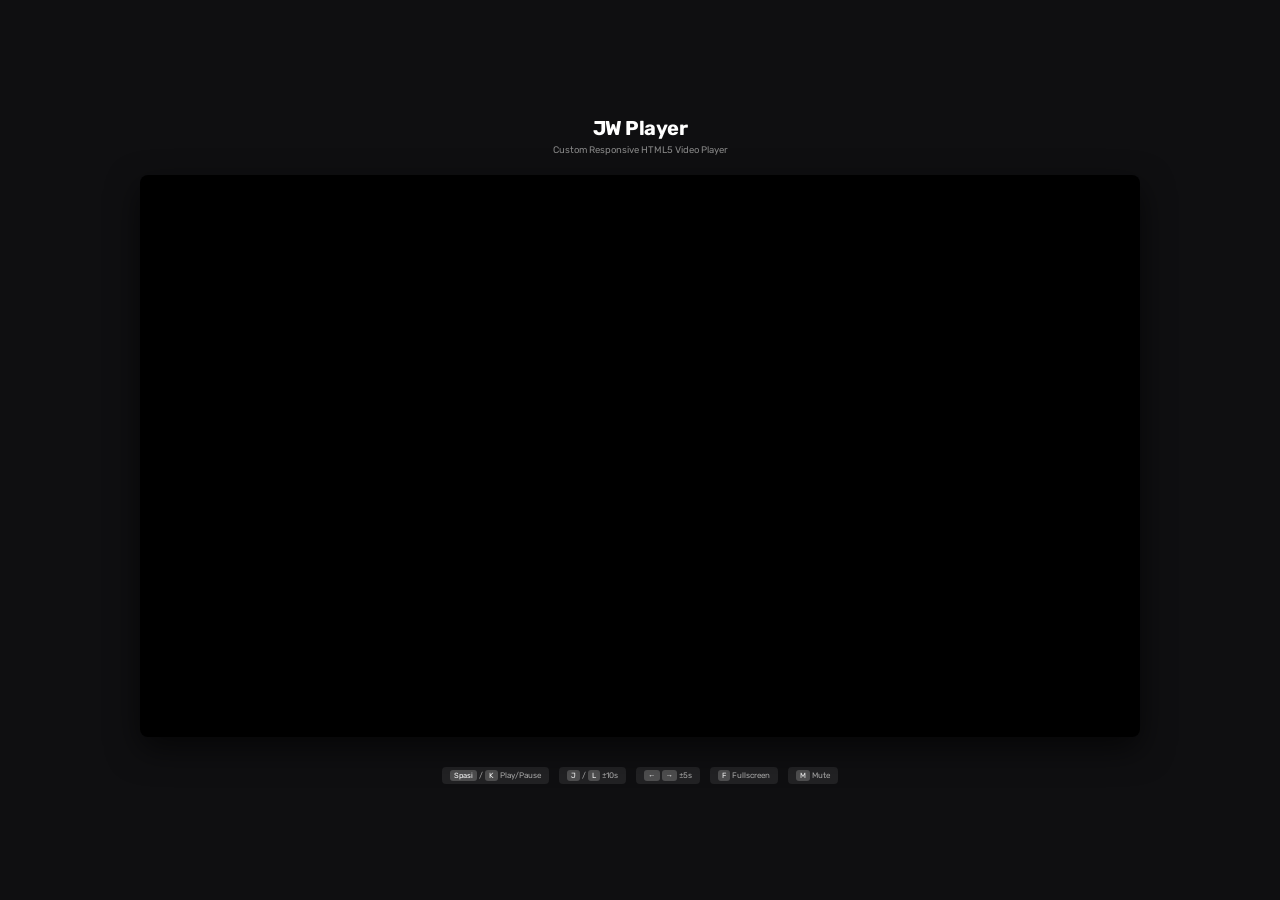
==== commit cd8d8cdf: "Integrate JWPlayer 8 skin player and clean unwanted assets - Loaded JWPlayer 8 library and initializ" ====
--- a/index.html
+++ b/index.html
@@ -7,7 +7,9 @@
   <link rel="stylesheet" href="styles.css">
   <link rel="preconnect" href="https://fonts.googleapis.com">
   <link rel="preconnect" href="https://fonts.gstatic.com" crossorigin>
-  <link href="https://fonts.googleapis.com/css2?family=Roboto:wght@300;400;500;700&display=swap" rel="stylesheet">
+  <link href="https://fonts.googleapis.com/css2?family=Rubik:wght@500;700&display=swap" rel="stylesheet">
+  <!-- JWPlayer 8 Library -->
+  <script src="https://content.jwplatform.com/libraries/KB5zFt7A.js"></script>
 </head>
 <body>
   <div class="page-container">
@@ -17,202 +19,7 @@
     </header>
 
     <main class="player-wrapper">
-      <div class="video-container" id="video-container" tabindex="0">
-        <video id="video-element" preload="metadata" playsinline>
-          <source src="sample.mp4" type="video/mp4">
-          Browser anda tidak mendukung HTML5 video.
-        </video>
-
-        <!-- Top Title Bar Overlay -->
-        <div class="top-title-bar" id="top-title-bar">
-          <span class="video-title" id="video-title">Sora yori mo Tooi Basho - Sample Video</span>
-        </div>
-
-        <!-- Top Action Feedback Overlay -->
-        <div class="action-feedback-overlay" id="action-feedback" aria-live="polite"></div>
-
-        <!-- Touch Seek Ripples / Hints -->
-        <div class="seek-ripple seek-ripple-left" id="seek-ripple-left">
-          <div class="ripple-content">
-            <svg class="icon" viewBox="0 0 24 24" fill="none" stroke="currentColor" stroke-width="2"><path d="M11 19l-7-7 7-7m8 14l-7-7 7-7"/></svg>
-            <span>-10s</span>
-          </div>
-        </div>
-        <div class="seek-ripple seek-ripple-right" id="seek-ripple-right">
-          <div class="ripple-content">
-            <svg class="icon" viewBox="0 0 24 24" fill="none" stroke="currentColor" stroke-width="2"><path d="M13 5l7 7-7 7M5 5l7 7-7 7"/></svg>
-            <span>+10s</span>
-          </div>
-        </div>
-
-        <!-- Center Overlay (Play/Pause, Replay, Spinner, Error) -->
-        <div class="center-overlay" id="center-overlay">
-          <!-- Central Play / Pause Button -->
-          <button class="central-play-btn" id="central-play-btn" aria-label="Toggle Play">
-            <!-- Play Icon -->
-            <svg class="icon play-icon" viewBox="0 0 24 24" fill="currentColor">
-              <path d="M8 5v14l11-7z"/>
-            </svg>
-            <!-- Pause Icon -->
-            <svg class="icon pause-icon hidden" viewBox="0 0 24 24" fill="currentColor">
-              <path d="M6 19h4V5H6v14zm8-14v14h4V5h-4z"/>
-            </svg>
-            <!-- Replay Icon -->
-            <svg class="icon replay-icon hidden" viewBox="0 0 24 24" fill="none" stroke="currentColor" stroke-width="2.2" stroke-linecap="round" stroke-linejoin="round">
-              <path d="M1 4v6h6"></path>
-              <path d="M3.51 15a9 9 0 1 0 2.13-9.36L1 10"></path>
-            </svg>
-          </button>
-
-          <!-- Loading Spinner -->
-          <div class="loading-spinner hidden" id="loading-spinner">
-            <div class="spinner-ring"></div>
-          </div>
-
-          <!-- Video Error State -->
-          <div class="error-state hidden" id="error-state">
-            <svg class="icon" viewBox="0 0 24 24" fill="none" stroke="currentColor" stroke-width="2"><circle cx="12" cy="12" r="10"/><line x1="12" y1="8" x2="12" y2="12"/><line x1="12" y1="16" x2="12.01" y2="16"/></svg>
-            <span>Gagal Memuat Video</span>
-          </div>
-        </div>
-
-        <!-- Settings Popup Menu -->
-        <div class="settings-menu hidden" id="settings-menu" role="menu" aria-label="Settings">
-          <div class="settings-header">
-            <span class="settings-title" id="settings-title-text">Settings</span>
-            <button class="settings-close-btn" id="settings-close-btn" aria-label="Close Settings">&times;</button>
-          </div>
-
-          <!-- Sub-menu Tabs / Toggle -->
-          <div class="settings-tabs">
-            <button class="settings-tab active" id="tab-speed" data-target="speed-options">Kecepatan</button>
-            <button class="settings-tab" id="tab-quality" data-target="quality-options">Kualitas</button>
-          </div>
-
-          <!-- Speed Options -->
-          <div class="settings-section" id="speed-options">
-            <button class="menu-option" data-speed="0.5" role="menuitemradio" aria-checked="false">0.5x</button>
-            <button class="menu-option" data-speed="0.75" role="menuitemradio" aria-checked="false">0.75x</button>
-            <button class="menu-option active" data-speed="1.0" role="menuitemradio" aria-checked="true">1x (Normal)</button>
-            <button class="menu-option" data-speed="1.25" role="menuitemradio" aria-checked="false">1.25x</button>
-            <button class="menu-option" data-speed="1.5" role="menuitemradio" aria-checked="false">1.5x</button>
-            <button class="menu-option" data-speed="2.0" role="menuitemradio" aria-checked="false">2x</button>
-          </div>
-
-          <!-- Quality Options -->
-          <div class="settings-section hidden" id="quality-options">
-            <button class="menu-option active" data-quality="auto" role="menuitemradio" aria-checked="true">Auto</button>
-            <button class="menu-option" data-quality="1080p" role="menuitemradio" aria-checked="false">1080p</button>
-            <button class="menu-option" data-quality="720p" role="menuitemradio" aria-checked="false">720p</button>
-            <button class="menu-option" data-quality="480p" role="menuitemradio" aria-checked="false">480p</button>
-            <button class="menu-option" data-quality="360p" role="menuitemradio" aria-checked="false">360p</button>
-          </div>
-        </div>
-
-        <!-- JWPlayer Bottom Control Bar -->
-        <div class="controls-bar" id="controls-bar">
-          <!-- Timeline / Seekbar -->
-          <div class="timeline-container" id="timeline-container" role="slider" tabindex="0" aria-label="Seek timeline" aria-valuemin="0" aria-valuemax="100" aria-valuenow="0" aria-valuetext="00:00">
-            <div class="timeline-track" id="timeline-track">
-              <div class="buffered-bar" id="buffered-bar"></div>
-              <div class="progress-bar" id="progress-bar">
-                <div class="progress-thumb"></div>
-              </div>
-            </div>
-            <div class="timeline-tooltip" id="timeline-tooltip">00:00</div>
-          </div>
-
-          <!-- Controls Row -->
-          <div class="controls-row">
-            <!-- Left Controls Group -->
-            <div class="controls-group left">
-              <!-- Play / Pause Button -->
-              <button class="control-btn" id="play-pause-btn" title="Play / Pause (Space / K)" aria-label="Play/Pause">
-                <svg class="icon play-icon" viewBox="0 0 24 24" fill="currentColor">
-                  <path d="M8 5v14l11-7z"/>
-                </svg>
-                <svg class="icon pause-icon hidden" viewBox="0 0 24 24" fill="currentColor">
-                  <path d="M6 19h4V5H6v14zm8-14v14h4V5h-4z"/>
-                </svg>
-                <svg class="icon replay-icon hidden" viewBox="0 0 24 24" fill="none" stroke="currentColor" stroke-width="2.2" stroke-linecap="round" stroke-linejoin="round">
-                  <path d="M1 4v6h6"></path>
-                  <path d="M3.51 15a9 9 0 1 0 2.13-9.36L1 10"></path>
-                </svg>
-              </button>
-
-              <!-- Rewind 10s Button -->
-              <button class="control-btn" id="rewind-btn" title="Mundur 10 detik (J / ←)" aria-label="Mundur 10 detik">
-                <svg class="icon" viewBox="0 0 24 24" fill="none" stroke="currentColor" stroke-width="2" stroke-linecap="round" stroke-linejoin="round">
-                  <path d="M12 5V1L7 6l5 5V7c3.31 0 6 2.69 6 6s-2.69 6-6 6-6-2.69-6-6H4c0 4.42 3.58 8 8 8s8-3.58 8-8-3.58-8-8-8z"/>
-                  <text x="12" y="14.5" font-size="7" font-weight="bold" text-anchor="middle" fill="currentColor" stroke="none">10</text>
-                </svg>
-              </button>
-
-              <!-- Fast Forward 10s Button -->
-              <button class="control-btn" id="forward-btn" title="Maju 10 detik (L / →)" aria-label="Maju 10 detik">
-                <svg class="icon" viewBox="0 0 24 24" fill="none" stroke="currentColor" stroke-width="2" stroke-linecap="round" stroke-linejoin="round">
-                  <path d="M12 5V1l5 5-5 5V7c-3.31 0-6 2.69-6 6s2.69 6 6 6 6-2.69 6-6h2c0 4.42-3.58 8-8 8s-8-3.58-8-8 3.58-8 8-8z"/>
-                  <text x="12" y="14.5" font-size="7" font-weight="bold" text-anchor="middle" fill="currentColor" stroke="none">10</text>
-                </svg>
-              </button>
-
-              <!-- Volume Control Container -->
-              <div class="volume-container" id="volume-container">
-                <button class="control-btn" id="mute-btn" title="Mute / Unmute (M)" aria-label="Mute" aria-pressed="false">
-                  <svg class="icon volume-high-icon" viewBox="0 0 24 24" fill="none" stroke="currentColor" stroke-width="2" stroke-linecap="round" stroke-linejoin="round">
-                    <polygon points="11 5 6 9 2 9 2 15 6 15 11 19 11 5"></polygon>
-                    <path d="M19.07 4.93a10 10 0 0 1 0 14.14M15.54 8.46a5 5 0 0 1 0 7.07"></path>
-                  </svg>
-                  <svg class="icon volume-muted-icon hidden" viewBox="0 0 24 24" fill="none" stroke="currentColor" stroke-width="2" stroke-linecap="round" stroke-linejoin="round">
-                    <polygon points="11 5 6 9 2 9 2 15 6 15 11 19 11 5"></polygon>
-                    <line x1="23" y1="9" x2="17" y2="15"></line>
-                    <line x1="17" y1="9" x2="23" y2="15"></line>
-                  </svg>
-                </button>
-                <div class="volume-slider-wrapper">
-                  <input type="range" class="volume-slider" id="volume-slider" min="0" max="1" step="0.01" value="1" aria-label="Volume">
-                </div>
-              </div>
-
-              <!-- Time Display -->
-              <div class="time-display">
-                <span id="current-time">00:00</span>
-                <span class="time-separator">/</span>
-                <span id="duration-time">00:00</span>
-              </div>
-            </div>
-
-            <!-- Right Controls Group -->
-            <div class="controls-group right">
-              <!-- Settings Gear Button -->
-              <button class="control-btn" id="settings-btn" title="Pengaturan" aria-label="Settings" aria-haspopup="true" aria-expanded="false">
-                <svg class="icon" viewBox="0 0 24 24" fill="none" stroke="currentColor" stroke-width="2" stroke-linecap="round" stroke-linejoin="round">
-                  <circle cx="12" cy="12" r="3"></circle>
-                  <path d="M19.4 15a1.65 1.65 0 0 0 .33 1.82l.06.06a2 2 0 0 1 0 2.83 2 2 0 0 1-2.83 0l-.06-.06a1.65 1.65 0 0 0-1.82-.33 1.65 1.65 0 0 0-1 1.51V21a2 2 0 0 1-2 2 2 2 0 0 1-2-2v-.09A1.65 1.65 0 0 0 9 19.4a1.65 1.65 0 0 0-1.82.33l-.06.06a2 2 0 0 1-2.83 0 2 2 0 0 1 0-2.83l.06-.06a1.65 1.65 0 0 0 .33-1.82 1.65 1.65 0 0 0-1.51-1H3a2 2 0 0 1-2-2 2 2 0 0 1 2-2h.09A1.65 1.65 0 0 0 4.6 9a1.65 1.65 0 0 0-.33-1.82l-.06-.06a2 2 0 0 1 0-2.83 2 2 0 0 1 2.83 0l.06.06a1.65 1.65 0 0 0 1.82.33H9a1.65 1.65 0 0 0 1-1.51V3a2 2 0 0 1 2-2 2 2 0 0 1 2 2v.09a1.65 1.65 0 0 0 1 1.51 1.65 1.65 0 0 0 1.82-.33l.06-.06a2 2 0 0 1 2.83 0 2 2 0 0 1 0 2.83l-.06.06a1.65 1.65 0 0 0-.33 1.82V9a1.65 1.65 0 0 0 1.51 1H21a2 2 0 0 1 2 2 2 2 0 0 1-2 2h-.09a1.65 1.65 0 0 0-1.51 1z"></path>
-                </svg>
-              </button>
-
-              <!-- Picture in Picture Button -->
-              <button class="control-btn" id="pip-btn" title="Picture in Picture (P)" aria-label="Picture in Picture" aria-pressed="false">
-                <svg class="icon" viewBox="0 0 24 24" fill="none" stroke="currentColor" stroke-width="2" stroke-linecap="round" stroke-linejoin="round">
-                  <rect x="2" y="3" width="20" height="14" rx="2" ry="2"></rect>
-                  <rect x="11" y="9" width="9" height="7" rx="1" ry="1"></rect>
-                </svg>
-              </button>
-
-              <!-- Fullscreen Button -->
-              <button class="control-btn" id="fullscreen-btn" title="Layar Penuh (F)" aria-label="Fullscreen" aria-pressed="false">
-                <svg class="icon fullscreen-open" viewBox="0 0 24 24" fill="none" stroke="currentColor" stroke-width="2" stroke-linecap="round" stroke-linejoin="round">
-                  <path d="M8 3H5a2 2 0 0 0-2 2v3m18 0V5a2 2 0 0 0-2-2h-3m0 18h3a2 2 0 0 0 2-2v-3M3 16v3a2 2 0 0 0 2 2h3"></path>
-                </svg>
-                <svg class="icon fullscreen-exit hidden" viewBox="0 0 24 24" fill="none" stroke="currentColor" stroke-width="2" stroke-linecap="round" stroke-linejoin="round">
-                  <path d="M8 3v3a2 2 0 0 1-2 2H3m18 0h-3a2 2 0 0 1-2-2V3m0 18v-3a2 2 0 0 1 2-2h3M3 16h3a2 2 0 0 1 2 2v3"></path>
-                </svg>
-              </button>
-            </div>
-          </div>
-        </div>
-      </div>
+      <div id="video-container"></div>
     </main>
 
     <footer class="footer">
@@ -220,11 +27,8 @@
         <span class="hint-badge"><kbd>Spasi</kbd> / <kbd>K</kbd> Play/Pause</span>
         <span class="hint-badge"><kbd>J</kbd> / <kbd>L</kbd> ±10s</span>
         <span class="hint-badge"><kbd>←</kbd> <kbd>→</kbd> ±5s</span>
-        <span class="hint-badge"><kbd>↑</kbd> <kbd>↓</kbd> Volume</span>
         <span class="hint-badge"><kbd>F</kbd> Fullscreen</span>
         <span class="hint-badge"><kbd>M</kbd> Mute</span>
-        <span class="hint-badge"><kbd>P</kbd> PiP</span>
-        <span class="hint-badge"><kbd>0-9</kbd> Seek %</span>
       </div>
     </footer>
   </div>
--- a/styles.css
+++ b/styles.css
@@ -1,46 +1,34 @@
-/* Modern JW Player CSS Theme & Responsive Layout */
 
 :root {
-  --bg-gradient-start: #0a0c10;
-  --bg-gradient-end: #161b22;
-  --jw-red: #ff2147;
-  --jw-red-hover: #ff4565;
-  --jw-dark-bg: rgba(18, 18, 20, 0.92);
-
-  --text-main: #ffffff;
-  --text-muted: rgba(255, 255, 255, 0.75);
-  --text-dim: rgba(255, 255, 255, 0.45);
-
-  --btn-radius: 4px;
-  --transition-fast: 150ms ease;
-  --transition-smooth: 250ms ease;
-}
-
-* {
-  box-sizing: border-box;
+  --bg-red: #e50914;
+  --bg-white: #f7f7f7;
+  --bg-black: #181919;
+}
+
+*, *::before, *::after {
   margin: 0;
   padding: 0;
-  -webkit-tap-highlight-color: transparent;
+  box-sizing: border-box;
 }
 
 body {
-  font-family: 'Roboto', -apple-system, BlinkMacSystemFont, "Segoe UI", sans-serif;
-  background: linear-gradient(135deg, var(--bg-gradient-start), var(--bg-gradient-end));
-  color: var(--text-main);
+  font-family: 'Rubik', -apple-system, BlinkMacSystemFont, "Segoe UI", Roboto, sans-serif;
+  background-color: #0f0f11;
+  color: #f7f7f7;
   min-height: 100vh;
   display: flex;
+  flex-direction: column;
   justify-content: center;
   align-items: center;
-  padding: 16px;
-  overflow-x: hidden;
+  padding: 20px;
 }
 
 .page-container {
   width: 100%;
-  max-width: 980px;
+  max-width: 1000px;
   display: flex;
   flex-direction: column;
-  gap: 16px;
+  gap: 20px;
 }
 
 .header {
@@ -48,716 +36,918 @@
 }
 
 .title {
-  font-size: 1.8rem;
+  font-size: 2rem;
   font-weight: 700;
-  color: #ffffff;
-  margin-bottom: 2px;
-  letter-spacing: -0.01em;
+  color: #fff;
+  letter-spacing: -0.5px;
 }
 
 .subtitle {
-  color: var(--text-muted);
-  font-size: 0.88rem;
-  font-weight: 400;
-}
-
-/* Player Outer Wrapper */
+  font-size: 0.95rem;
+  color: #888;
+  margin-top: 4px;
+}
+
 .player-wrapper {
-  width: 100%;
-  display: flex;
-  justify-content: center;
-}
-
-/* Container Query setup on player container */
-.video-container {
-  container-type: inline-size;
-  container-name: player;
   position: relative;
   width: 100%;
   aspect-ratio: 16 / 9;
-  background-color: #000000;
+  background-color: #000;
   border-radius: 8px;
   overflow: hidden;
-  box-shadow: 0 16px 40px rgba(0, 0, 0, 0.7), 0 0 0 1px rgba(255, 255, 255, 0.08);
-  outline: none;
-  user-select: none;
-  -webkit-user-select: none;
-}
-
-.video-container video {
-  width: 100%;
-  height: 100%;
-  object-fit: contain;
-  display: block;
-}
-
-/* Hide cursor when controls hidden during playback */
-.video-container.controls-hidden.is-playing {
-  cursor: none;
-}
-
-/* Top Title Bar Overlay */
-.top-title-bar {
-  position: absolute;
-  top: 0;
-  left: 0;
-  right: 0;
-  height: 60px;
-  background: linear-gradient(to bottom, rgba(0, 0, 0, 0.8) 0%, transparent 100%);
-  display: flex;
-  align-items: flex-start;
-  padding: 12px 16px;
-  pointer-events: none;
-  z-index: 20;
-  opacity: 1;
-  transition: opacity var(--transition-smooth);
-}
-
-.video-title {
-  color: #ffffff;
-  font-size: 0.95rem;
-  font-weight: 500;
-  text-shadow: 0 1px 3px rgba(0,0,0,0.8);
-  white-space: nowrap;
-  overflow: hidden;
-  text-overflow: ellipsis;
-  max-width: 90%;
-}
-
-.video-container.controls-hidden .top-title-bar {
-  opacity: 0;
-}
-
-/* Action Feedback Toast */
-.action-feedback-overlay {
-  position: absolute;
-  top: 55px;
-  left: 50%;
-  transform: translateX(-50%) translateY(-8px);
-  background: rgba(0, 0, 0, 0.85);
-  border: 1px solid rgba(255, 255, 255, 0.15);
-  color: #ffffff;
-  padding: 6px 16px;
-  border-radius: 20px;
-  font-size: 0.82rem;
-  font-weight: 500;
-  pointer-events: none;
-  opacity: 0;
-  transition: opacity var(--transition-fast), transform var(--transition-fast);
-  z-index: 30;
-  box-shadow: 0 4px 12px rgba(0, 0, 0, 0.4);
-}
-
-.action-feedback-overlay.show {
-  opacity: 1;
-  transform: translateX(-50%) translateY(0);
-}
-
-/* Touch Seek Ripples */
-.seek-ripple {
-  position: absolute;
-  top: 0;
-  bottom: 0;
-  width: 35%;
-  display: flex;
-  align-items: center;
-  justify-content: center;
-  pointer-events: none;
-  opacity: 0;
-  transition: opacity 200ms ease;
-  z-index: 15;
-}
-
-.seek-ripple-left { left: 0; background: radial-gradient(circle at 20% 50%, rgba(255, 255, 255, 0.12), transparent 70%); }
-.seek-ripple-right { right: 0; background: radial-gradient(circle at 80% 50%, rgba(255, 255, 255, 0.12), transparent 70%); }
-
-.seek-ripple.active {
-  opacity: 1;
-}
-
-.ripple-content {
-  display: flex;
-  flex-direction: column;
-  align-items: center;
-  gap: 4px;
-  color: #fff;
-  font-size: 0.82rem;
-  font-weight: 600;
-  background: rgba(0, 0, 0, 0.6);
-  padding: 10px 16px;
-  border-radius: 30px;
-}
-
-/* Center Overlay (Play/Pause Button) */
-.center-overlay {
-  position: absolute;
-  inset: 0 0 50px 0;
-  display: flex;
-  align-items: center;
-  justify-content: center;
-  pointer-events: none;
-  z-index: 10;
-}
-
-.central-play-btn {
-  width: 60px;
-  height: 60px;
-  border-radius: 50%;
-  background: rgba(0, 0, 0, 0.65);
-  border: 2px solid rgba(255, 255, 255, 0.9);
-  color: #ffffff;
-  display: flex;
-  align-items: center;
-  justify-content: center;
-  cursor: pointer;
-  opacity: 0;
-  pointer-events: none;
-  transform: scale(0.9);
-  transition: transform var(--transition-fast), opacity var(--transition-fast), background var(--transition-fast);
-  box-shadow: 0 4px 16px rgba(0, 0, 0, 0.5);
-}
-
-.video-container:not(.controls-hidden) .central-play-btn,
-.video-container.paused .central-play-btn {
-  opacity: 1;
-  pointer-events: auto;
-  transform: scale(1);
-}
-
-@media (hover: hover) {
-  .central-play-btn:hover {
-    background: var(--jw-red);
-    border-color: var(--jw-red);
-    transform: scale(1.1) !important;
-  }
-}
-
-.central-play-btn:active {
-  transform: scale(0.95) !important;
-}
-
-.central-play-btn .icon {
-  width: 26px;
-  height: 26px;
-}
-
-/* Loading Spinner */
-.loading-spinner {
-  display: flex;
-  align-items: center;
-  justify-content: center;
-}
-
-.spinner-ring {
-  width: 44px;
-  height: 44px;
-  border: 3px solid rgba(255, 255, 255, 0.2);
-  border-top-color: var(--jw-red);
-  border-radius: 50%;
-  animation: spin 0.8s linear infinite;
-}
-
-@keyframes spin {
-  to { transform: rotate(360deg); }
-}
-
-/* Error State */
-.error-state {
-  display: flex;
-  align-items: center;
-  gap: 8px;
-  background: rgba(220, 38, 38, 0.85);
-  color: #fff;
-  padding: 8px 16px;
-  border-radius: 6px;
-  font-size: 0.85rem;
-  font-weight: 500;
-}
-
-.error-state .icon {
-  width: 18px;
-  height: 18px;
-}
-
-/* JWPlayer Bottom Control Bar */
-.controls-bar {
-  position: absolute;
-  bottom: 0;
-  left: 0;
-  right: 0;
-  background: linear-gradient(to top, rgba(0, 0, 0, 0.88) 0%, rgba(0, 0, 0, 0.4) 75%, transparent 100%);
-  padding: 0 10px 6px 10px;
-  display: flex;
-  flex-direction: column;
-  gap: 2px;
-  opacity: 1;
-  transition: opacity var(--transition-smooth);
-  z-index: 25;
-}
-
-.video-container.controls-hidden .controls-bar {
-  opacity: 0 !important;
-  pointer-events: none !important;
-}
-
-/* Timeline / Seekbar Container */
-.timeline-container {
-  position: relative;
-  width: 100%;
-  height: 16px;
-  display: flex;
-  align-items: center;
-  cursor: pointer;
-  touch-action: none;
-  outline: none;
-}
-
-.timeline-track {
-  position: relative;
-  width: 100%;
-  height: 3px;
-  background: rgba(255, 255, 255, 0.28);
-  border-radius: 2px;
-  overflow: visible;
-  transition: height var(--transition-fast);
-}
-
-.timeline-container:hover .timeline-track,
-.timeline-container:focus-visible .timeline-track,
-.timeline-container.dragging .timeline-track {
-  height: 5px;
-}
-
-.buffered-bar {
-  position: absolute;
-  top: 0;
-  left: 0;
-  height: 100%;
-  background: rgba(255, 255, 255, 0.45);
-  border-radius: 2px;
-  width: 0%;
-}
-
-.progress-bar {
-  position: absolute;
-  top: 0;
-  left: 0;
-  height: 100%;
-  background: var(--jw-red);
-  border-radius: 2px;
-  width: 0%;
-}
-
-.progress-thumb {
-  position: absolute;
-  right: -6px;
-  top: 50%;
-  transform: translateY(-50%) scale(0);
-  width: 12px;
-  height: 12px;
-  border-radius: 50%;
-  background: #ffffff;
-  box-shadow: 0 0 6px rgba(0, 0, 0, 0.6);
-  transition: transform var(--transition-fast);
-}
-
-.timeline-container:hover .progress-thumb,
-.timeline-container:focus-visible .progress-thumb,
-.timeline-container.dragging .progress-thumb {
-  transform: translateY(-50%) scale(1);
-}
-
-/* Timeline Tooltip */
-.timeline-tooltip {
-  position: absolute;
-  bottom: 22px;
-  transform: translateX(-50%);
-  background: rgba(0, 0, 0, 0.9);
-  color: #fff;
-  padding: 3px 6px;
-  border-radius: 4px;
-  font-size: 0.75rem;
-  font-weight: 500;
-  font-variant-numeric: tabular-nums;
-  pointer-events: none;
-  opacity: 0;
-  transition: opacity var(--transition-fast);
-  border: 1px solid rgba(255, 255, 255, 0.15);
-  white-space: nowrap;
-  z-index: 30;
-}
-
-.timeline-container:hover .timeline-tooltip,
-.timeline-container.dragging .timeline-tooltip {
-  opacity: 1;
-}
-
-/* Controls Row */
-.controls-row {
-  display: flex;
-  align-items: center;
-  justify-content: space-between;
-  height: 38px;
-  gap: 6px;
-}
-
-.controls-group {
-  display: flex;
-  align-items: center;
-  gap: 2px;
-}
-
-/* Control Buttons */
-.control-btn {
-  background: transparent;
-  border: none;
-  color: var(--text-main);
-  width: 36px;
-  height: 36px;
-  min-width: 36px;
-  border-radius: var(--btn-radius);
-  display: flex;
-  align-items: center;
-  justify-content: center;
-  cursor: pointer;
-  outline: none;
-  transition: background var(--transition-fast), color var(--transition-fast);
-}
-
-@media (hover: hover) {
-  .control-btn:hover {
-    background: rgba(255, 255, 255, 0.15);
-    color: #ffffff;
-  }
-}
-
-.control-btn:active {
-  background: rgba(255, 255, 255, 0.25);
-}
-
-.control-btn:focus-visible,
-.timeline-container:focus-visible {
-  outline: 2px solid var(--jw-red);
-  outline-offset: 1px;
-}
-
-.control-btn .icon {
-  width: 20px;
-  height: 20px;
-}
-
-.hidden {
-  display: none !important;
-}
-
-/* Volume Control Container */
-.volume-container {
-  display: flex;
-  align-items: center;
-  position: relative;
-}
-
-.volume-slider-wrapper {
-  width: 0px;
-  overflow: hidden;
-  transition: width var(--transition-smooth), opacity var(--transition-smooth);
-  opacity: 0;
-  display: flex;
-  align-items: center;
-  padding-left: 0;
-}
-
-.volume-container:hover .volume-slider-wrapper,
-.volume-container:focus-within .volume-slider-wrapper {
-  width: 65px;
-  opacity: 1;
-  padding-left: 4px;
-}
-
-.volume-slider {
-  -webkit-appearance: none;
-  appearance: none;
-  width: 55px;
-  height: 3px;
-  border-radius: 2px;
-  background: rgba(255, 255, 255, 0.3);
-  outline: none;
-  cursor: pointer;
-}
-
-.volume-slider::-webkit-slider-thumb {
-  -webkit-appearance: none;
-  appearance: none;
-  width: 10px;
-  height: 10px;
-  border-radius: 50%;
-  background: #ffffff;
-  cursor: pointer;
-  box-shadow: 0 0 3px rgba(0,0,0,0.5);
-}
-
-.volume-slider::-moz-range-thumb {
-  width: 10px;
-  height: 10px;
-  border-radius: 50%;
-  background: #ffffff;
-  cursor: pointer;
-  border: none;
-}
-
-/* Time Display */
-.time-display {
-  font-size: 0.8rem;
-  font-weight: 400;
-  color: var(--text-muted);
-  font-variant-numeric: tabular-nums;
-  margin-left: 6px;
-  margin-right: 4px;
-  white-space: nowrap;
-}
-
-.time-display #current-time {
-  color: #ffffff;
-}
-
-.time-separator {
-  margin: 0 3px;
-  opacity: 0.6;
-}
-
-/* Settings Popup Menu (JWPlayer Floating Modal Style) */
-.settings-menu {
-  position: absolute;
-  bottom: 50px;
-  right: 12px;
-  width: 220px;
-  background: var(--jw-dark-bg);
-  border: 1px solid rgba(255, 255, 255, 0.15);
-  border-radius: 6px;
-  padding: 10px;
-  display: flex;
-  flex-direction: column;
-  gap: 8px;
-  box-shadow: 0 8px 24px rgba(0, 0, 0, 0.7);
-  z-index: 35;
-  backdrop-filter: blur(8px);
-}
-
-.settings-header {
-  display: flex;
-  align-items: center;
-  justify-content: space-between;
-  border-bottom: 1px solid rgba(255, 255, 255, 0.12);
-  padding-bottom: 6px;
-}
-
-.settings-title {
-  font-size: 0.82rem;
-  font-weight: 700;
-  color: #ffffff;
-  text-transform: uppercase;
-  letter-spacing: 0.04em;
-}
-
-.settings-close-btn {
-  background: transparent;
-  border: none;
-  color: var(--text-muted);
-  font-size: 1.1rem;
-  line-height: 1;
-  cursor: pointer;
-  padding: 0 4px;
-}
-
-.settings-close-btn:hover {
-  color: #ffffff;
-}
-
-/* Settings Tabs */
-.settings-tabs {
-  display: flex;
-  gap: 4px;
-  background: rgba(0, 0, 0, 0.4);
-  padding: 2px;
-  border-radius: 4px;
-}
-
-.settings-tab {
-  flex: 1;
-  background: transparent;
-  border: none;
-  color: var(--text-muted);
-  padding: 5px 4px;
-  font-size: 0.75rem;
-  font-weight: 500;
-  border-radius: 3px;
-  cursor: pointer;
-  transition: background var(--transition-fast), color var(--transition-fast);
-}
-
-.settings-tab.active {
-  background: rgba(255, 255, 255, 0.18);
-  color: #ffffff;
-  font-weight: 600;
-}
-
-/* Settings Menu Option Items */
-.settings-section {
-  display: flex;
-  flex-direction: column;
-  gap: 2px;
-  max-height: 160px;
-  overflow-y: auto;
-}
-
-.menu-option {
-  background: transparent;
-  border: none;
-  color: var(--text-muted);
-  padding: 6px 10px;
-  border-radius: 4px;
-  font-size: 0.8rem;
-  font-weight: 400;
-  cursor: pointer;
-  text-align: left;
-  display: flex;
-  align-items: center;
-  justify-content: space-between;
-  transition: background var(--transition-fast), color var(--transition-fast);
-}
-
-@media (hover: hover) {
-  .menu-option:hover {
-    background: rgba(255, 255, 255, 0.12);
-    color: #ffffff;
-  }
-}
-
-.menu-option.active {
-  color: #ffffff;
-  font-weight: 600;
-  background: rgba(255, 33, 71, 0.25);
-}
-
-.menu-option.active::after {
-  content: '✓';
-  color: var(--jw-red);
-  font-weight: bold;
-}
-
-/* Keyboard Hints Footer */
+  box-shadow: 0 12px 32px rgba(0, 0, 0, 0.6);
+}
+
+#video-container {
+  width: 100% !important;
+  height: 100% !important;
+}
+
 .footer {
-  display: flex;
-  justify-content: center;
+  text-align: center;
+  margin-top: 10px;
 }
 
 .keyboard-hints {
   display: flex;
   flex-wrap: wrap;
   justify-content: center;
-  gap: 6px;
+  gap: 10px;
 }
 
 .hint-badge {
-  font-size: 0.72rem;
-  color: var(--text-muted);
-  background: rgba(255, 255, 255, 0.05);
+  font-size: 0.8rem;
+  color: #aaa;
+  background: rgba(255, 255, 255, 0.08);
   padding: 4px 8px;
   border-radius: 4px;
-  border: 1px solid rgba(255, 255, 255, 0.08);
 }
 
 kbd {
-  background: rgba(255, 255, 255, 0.12);
+  background: rgba(255, 255, 255, 0.2);
   color: #fff;
   padding: 1px 4px;
   border-radius: 3px;
   font-family: inherit;
-  font-size: 0.68rem;
-  font-weight: 600;
-}
-
-/* Container Queries & Breakpoints for Responsive Layout */
-@container player (max-width: 540px) {
-  .volume-slider-wrapper {
-    display: none !important;
+  font-size: 0.75rem;
+}
+
+
+/*
+
+Skin Netflix v2.0.5
+Created by: Gabriel Almeida
+Buy Me a Coffee: https://bit.ly/3NlkAGU
+
+Ocean Skin For JW Player8
+https://bit.ly/3kVPdo9
+
+changelog:
+  v2.0.7
+  Fix - JWPlayer 8.27.1
+
+  v2.0.6
+  Added - Forward 10 Seconds
+
+  v2.0.5
+  New - Netflix Buffer .jw-svg-icon-buffer
+  New - Background Color .jw-tooltip-sharing
+  New - Background Color .jw-tooltip-audioTracks
+  New - SVG Icon .jw-svg-icon-audio-tracks
+  New - SVG Icon .jw-svg-icon-pip-on
+  New - SVG Icon .jw-svg-icon-pip-off
+  Added - ADBlock Modal
+  Test - JWPlayer8 JavaScript API
+*/
+
+@import url("https://fonts.googleapis.com/css2?family=Rubik:wght@500;700&display=swap");
+:root {
+  --bg-red: #e50914;
+  --bg-white: #f7f7f7;
+  --bg-black: #181919;
+}
+/* RESET CSS */
+*,
+*::before,
+*::after {
+  margin: 0;
+  padding: 0;
+  box-sizing: inherit;
+}
+
+html {
+  box-sizing: border-box;
+  font-size: 62.5%;
+}
+
+.jwplayer.jw-skin-netflix .jw-title-primary {
+  display: -webkit-box;
+  display: -ms-flexbox;
+  display: flex;
+  -webkit-box-pack: start;
+  -ms-flex-pack: start;
+  justify-content: flex-start;
+  -webkit-box-orient: vertical;
+  -webkit-box-direction: normal;
+  -ms-flex-direction: column;
+  flex-direction: column;
+  color: var(--bg-white);
+  margin: 5rem 0 0 5rem;
+  font-family: "Rubik", Arial, sans-serif;
+  font-weight: 700;
+  text-transform: uppercase;
+}
+
+.jwplayer.jw-skin-netflix .jw-title-secondary {
+  display: -webkit-box;
+  display: -ms-flexbox;
+  display: flex;
+  -webkit-box-pack: start;
+  -ms-flex-pack: start;
+  justify-content: flex-start;
+  -webkit-box-orient: vertical;
+  -webkit-box-direction: normal;
+  -ms-flex-direction: column;
+  flex-direction: column;
+  color: var(--bg-white);
+  margin: -6rem 0 0 5rem;
+  font-family: "Rubik", Arial, sans-serif;
+  font-weight: 500;
+}
+
+.jwplayer.jw-skin-netflix.jw-breakpoint-1 .jw-title-primary,
+.jwplayer.jw-skin-netflix.jw-breakpoint-0 .jw-title-primary {
+  display: -webkit-box;
+  display: -ms-flexbox;
+  display: flex;
+  -webkit-box-pack: start;
+  -ms-flex-pack: start;
+  justify-content: flex-start;
+  margin: 3rem 0 0 2.5rem;
+  font-size: 1.2rem;
+}
+
+.jwplayer.jw-skin-netflix.jw-breakpoint-1 .jw-title-secondary,
+.jwplayer.jw-skin-netflix.jw-breakpoint-0 .jw-title-secondary {
+  display: -webkit-box;
+  display: -ms-flexbox;
+  display: flex;
+  -webkit-box-pack: start;
+  -ms-flex-pack: start;
+  justify-content: flex-start;
+  margin: -2.6rem 0 0 2.5rem;
+  font-size: 0.8rem;
+}
+
+.jwplayer.jw-skin-netflix.jw-breakpoint-3 .jw-title-primary,
+.jwplayer.jw-skin-netflix.jw-breakpoint-2 .jw-title-primary {
+  display: -webkit-box;
+  display: -ms-flexbox;
+  display: flex;
+  -webkit-box-pack: start;
+  -ms-flex-pack: start;
+  justify-content: flex-start;
+  margin: 4rem 0 0 2.5rem;
+  font-size: 2rem;
+}
+
+.jwplayer.jw-skin-netflix.jw-breakpoint-3 .jw-title-secondary,
+.jwplayer.jw-skin-netflix.jw-breakpoint-2 .jw-title-secondary {
+  display: -webkit-box;
+  display: -ms-flexbox;
+  display: flex;
+  -webkit-box-pack: start;
+  -ms-flex-pack: start;
+  justify-content: flex-start;
+  margin: -5rem 0 0 2.5rem;
+  font-size: 1.5rem;
+}
+
+.jwplayer.jw-skin-netflix.jw-breakpoint-5 .jw-title-primary,
+.jwplayer.jw-skin-netflix.jw-breakpoint-4 .jw-title-primary {
+  display: -webkit-box;
+  display: -ms-flexbox;
+  display: flex;
+  -webkit-box-pack: start;
+  -ms-flex-pack: start;
+  justify-content: flex-start;
+  margin: 5rem 0 0 2.5rem;
+  font-size: 2.5rem;
+}
+
+.jwplayer.jw-skin-netflix.jw-breakpoint-5 .jw-title-secondary,
+.jwplayer.jw-skin-netflix.jw-breakpoint-4 .jw-title-secondary {
+  display: -webkit-box;
+  display: -ms-flexbox;
+  display: flex;
+  -webkit-box-pack: start;
+  -ms-flex-pack: start;
+  justify-content: flex-start;
+  margin: -6rem 0 0 2.5rem;
+  font-size: 1.5rem;
+}
+
+.jwplayer.jw-skin-netflix.jw-breakpoint-7 .jw-title-primary,
+.jwplayer.jw-skin-netflix.jw-breakpoint-6 .jw-title-primary {
+  display: -webkit-box;
+  display: -ms-flexbox;
+  display: flex;
+  -webkit-box-pack: start;
+  -ms-flex-pack: start;
+  justify-content: flex-start;
+  margin: 5rem 0 0 2.5rem;
+  font-size: 3rem;
+}
+
+.jwplayer.jw-skin-netflix.jw-breakpoint-7 .jw-title-secondary,
+.jwplayer.jw-skin-netflix.jw-breakpoint-6 .jw-title-secondary {
+  display: -webkit-box;
+  display: -ms-flexbox;
+  display: flex;
+  -webkit-box-pack: start;
+  -ms-flex-pack: start;
+  justify-content: flex-start;
+  margin: -7rem 0 0 2.5rem;
+  font-size: 2rem;
+}
+
+.jwplayer.jw-skin-netflix.jw-state-idle
+  .jw-display-icon-container
+  .jw-svg-icon-play
+  path {
+  display: none;
+}
+
+.jwplayer.jw-skin-netflix.jw-state-idle
+  .jw-display-icon-container
+  .jw-svg-icon-play {
+  background-image: url("[data-uri]");
+  background-repeat: no-repeat;
+  background-position: center;
+  -webkit-transition: 0.2s;
+  transition: 0.2s;
+}
+
+.jwplayer.jw-skin-netflix.jw-state-idle
+  .jw-display-icon-container:hover
+  .jw-svg-icon-play {
+  background-image: url("[data-uri]");
+  background-repeat: no-repeat;
+  background-position: center;
+  -webkit-transition: 0.2s;
+  transition: 0.2s;
+}
+
+.jwplayer.jw-skin-netflix.jw-state-idle
+  .jw-display-icon-container
+  .jw-svg-icon-play {
+  background-color: rgba(255, 255, 255, 0.25);
+  border-radius: 100%;
+}
+
+.jwplayer.jw-skin-netflix.jw-state-idle
+  .jw-display-controls
+  .jw-display-icon-container
+  .jw-icon {
+  display: flex;
+  justify-content: center;
+  align-items: center;
+}
+
+.jwplayer.jw-skin-netflix.jw-state-idle .jw-preview,
+.jwplayer.jw-skin-netflix.jw-state-complete .jw-preview {
+  width: calc(100% + 5rem);
+  background-size: calc(100% + 6rem);
+  -webkit-transition: opacity 0.35s, -webkit-transform 0.35s;
+  transition: opacity 0.35s, -webkit-transform 0.35s;
+  transition: opacity 0.35s, transform 0.35s;
+  transition: opacity 0.35s, transform 0.35s, -webkit-transform 0.35s;
+  -webkit-transform: translate3d(-4rem, 0, 0);
+  transform: translate3d(-4rem, 0, 0);
+  background-repeat: no-repeat;
+  background-size: cover;
+}
+
+.jwplayer.jw-skin-netflix.jw-state-idle:hover .jw-preview,
+.jwplayer.jw-skin-netflix.jw-state-complete:hover .jw-preview {
+  -webkit-transform: translate3d(0, 0, 0);
+  transform: translate3d(0, 0, 0);
+}
+
+.jwplayer.jw-skin-netflix.jw-state-paused .jw-title {
+  display: -webkit-box;
+  display: -ms-flexbox;
+  display: flex;
+  -webkit-box-pack: start;
+  -ms-flex-pack: start;
+  justify-content: flex-start;
+  -webkit-box-orient: vertical;
+  -webkit-box-direction: normal;
+  -ms-flex-direction: column;
+  flex-direction: column;
+}
+
+.jwplayer.jw-skin-netflix.jw-state-paused .jw-controls,
+.jwplayer.jw-skin-netflix.jw-state-complete .jw-controls,
+.jwplayer.jw-skin-netflix.jw-state-buffering .jw-controls {
+  background-color: rgba(0, 0, 0, 0.35);
+  transition: all 0.2s linear;
+  -o-transition: all 0.2s linear;
+  -moz-transition: all 0.2s linear;
+  -webkit-transition: all 0.2s linear;
+}
+
+.jwplayer.jw-skin-netflix
+  .jw-display-controls
+  .jw-display-icon-container
+  .jw-icon:hover {
+  color: var(--bg-red);
+}
+
+/*
+Amplia a imagem e adiciona transições.
+*/
+.jwplayer.jw-skin-netflix .jw-preview {
+  width: calc(100% + 5rem);
+  background-size: calc(100% + 6rem);
+  transition: opacity 0.35s, transform 0.35s;
+  transform: translate3d(-4rem, 0, 0);
+}
+
+.jwplayer.jw-skin-netflix:hover .jw-preview {
+  transform: translate3d(0, 0, 0);
+}
+
+/*
+Deslizar a imagem em -4rem.
+*/
+.jwplayer.jw-skin-netflix.jw-state-complete:hover .jw-preview {
+  transform: translate3d(-4rem, 0, 0);
+}
+
+/*
+Mudar a cor da barra de controle e alterar a cor do ícone em idle.
+*/
+.jwplayer.jw-skin-netflix .jw-display {
+  padding-bottom: 4.5rem;
+}
+
+.jwplayer.jw-skin-netflix .jw-controls::after {
+  background: none;
+}
+
+.jwplayer.jw-skin-netflix .jw-controlbar .jw-button-container .jw-button-color {
+  color: var(--bg-white);
+}
+
+.jwplayer.jw-skin-netflix.jw-state-paused
+  .jw-controlbar
+  .jw-button-container
+  .jw-button-color {
+  color: var(--bg-white);
+}
+
+.jwplayer.jw-skin-netflix
+  .jw-controlbar
+  .jw-button-container
+  .jw-button-color:hover {
+  color: var(--bg-red);
+}
+
+/*
+Toltips mais perto da barra, alterar cores e remover sombras.
+*/
+.jwplayer.jw-skin-netflix .jw-controlbar .jw-tooltip {
+  box-shadow: none;
+}
+
+.jwplayer.jw-skin-netflix .jw-controlbar .jw-tooltip.jw-open {
+  border-radius: 0.3rem;
+  color: var(--bg-black);
+}
+
+.jwplayer.jw-skin-netflix .jw-controlbar .jw-tooltip .jw-text {
+  background-color: var(--bg-black);
+  border-radius: 0.3rem;
+}
+
+.jwplayer.jw-skin-netflix .jw-controlbar .jw-text {
+  color: var(--bg-white);
+}
+
+.jwplayer.jw-skin-netflix .jw-time-tip .jw-text {
+  color: var(--bg-black);
+}
+
+.jwplayer.jw-skin-netflix .jw-volume-tip {
+  margin-bottom: -4rem;
+}
+
+/*
+Tooltip timeslider e botões de qualidade e legenda.
+*/
+.jwplayer.jw-skin-netflix .jw-settings-topbar-buttons .jw-tooltip-captions,
+.jwplayer.jw-skin-netflix .jw-settings-topbar-buttons .jw-tooltip-quality,
+.jwplayer.jw-skin-netflix .jw-settings-topbar-buttons .jw-tooltip-audioTracks,
+.jwplayer.jw-skin-netflix .jw-settings-topbar-buttons .jw-tooltip-sharing {
+  color: var(--bg-black);
+}
+
+.jwplayer.jw-skin-netflix
+  .jw-settings-topbar-buttons
+  .jw-tooltip-captions
+  .jw-text,
+.jwplayer.jw-skin-netflix
+  .jw-settings-topbar-buttons
+  .jw-tooltip-quality
+  .jw-text,
+.jwplayer.jw-skin-netflix
+  .jw-settings-topbar-buttons
+  .jw-tooltip-audioTracks
+  .jw-text,
+.jwplayer.jw-skin-netflix
+  .jw-settings-topbar-buttons
+  .jw-tooltip-sharing
+  .jw-text
+/* .jwplayer.jw-skin-netflix .jw-time-tip .jw-reset */ {
+  border-radius: 0.3rem;
+  background-color: var(--bg-black);
+  color: var(--bg-white);
+}
+
+.jwplayer.jw-skin-netflix .jw-time-thumb {
+  border-radius: 0.3rem 0.3rem 0 0 !important;
+}
+
+.jwplayer.jw-skin-netflix .jw-time-tip .jw-reset {
+  border-radius: 0 0 0.3rem 0.3rem;
+  background-color: var(--bg-black);
+  color: var(--bg-white);
+}
+
+.jwplayer.jw-skin-netflix .jw-time-tip {
+  color: var(--bg-black);
+}
+
+/*
+Tooltip copia
+*/
+.jwplayer.jw-skin-netflix .jw-settings-submenu-items .jw-tooltip-sharing-Link {
+  color: var(--bg-black);
+}
+
+.jwplayer.jw-skin-netflix
+  .jw-settings-submenu-items
+  .jw-tooltip-sharing-Link
+  .jw-text {
+  color: var(--bg-white);
+  background-color: var(--bg-black);
+}
+
+/*
+Controle de volume.
+*/
+.jwplayer.jw-skin-netflix
+  .jw-overlay
+  .jw-slider-volume
+  .jw-slider-container
+  .jw-knob {
+  background-color: var(--bg-red);
+}
+
+.jwplayer.jw-skin-netflix
+  .jw-overlay
+  .jw-slider-volume
+  .jw-slider-container
+  .jw-buffer,
+.jwplayer.jw-skin-netflix
+  .jw-overlay
+  .jw-slider-volume
+  .jw-slider-container
+  .jw-rail {
+  background-color: var(--bg-black);
+  width: 0.2rem;
+}
+
+.jwplayer.jw-skin-netflix
+  .jw-overlay
+  .jw-slider-volume
+  .jw-slider-container
+  .jw-progress {
+  background-color: var(--bg-red);
+  width: 0.2rem;
+}
+
+/*
+Tamanho e cor da slider.
+*/
+.jwplayer.jw-skin-netflix
+  .jw-controlbar
+  .jw-slider-time
+  .jw-slider-container
+  .jw-rail {
+  background-color: var(--bg-black);
+}
+.jwplayer.jw-skin-netflix
+  .jw-controlbar
+  .jw-slider-time
+  .jw-slider-container
+  .jw-buffer {
+  background-color: #222323;
+}
+
+.jwplayer.jw-skin-netflix
+  .jw-controlbar
+  .jw-slider-time
+  .jw-slider-container
+  .jw-knob,
+.jwplayer.jw-skin-netflix
+  .jw-controlbar
+  .jw-slider-time
+  .jw-slider-container
+  .jw-progress {
+  background-color: var(--bg-red);
+}
+
+.jw-skin-netflix .jw-slider-horizontal .jw-rail,
+.jw-skin-netflix .jw-slider-horizontal .jw-buffer,
+.jw-skin-netflix .jw-slider-horizontal .jw-progress {
+  height: 0.3rem;
+}
+
+/*
+Cor do menu de configurações.
+*/
+.jwplayer.jw-skin-netflix .jw-settings-menu {
+  background-color: var(--bg-black);
+  border-radius: 0.3rem;
+  width: 23rem;
+}
+
+.jwplayer.jw-skin-netflix .jw-settings-topbar {
+  border-radius: 0.3rem 0.3rem 0 0;
+}
+
+.jwplayer.jw-skin-netflix
+  .jw-settings-menu
+  .jw-settings-topbar:not(.jw-nested-menu-open)
+  .jw-icon-inline {
+  height: 5rem;
+}
+
+.jwplayer.jw-skin-netflix.jw-breakpoint-7 .jw-settings-menu {
+  margin: 0 -4.4rem -4.7rem 0;
+}
+
+.jwplayer.jw-skin-netflix.jw-breakpoint-6 .jw-settings-menu,
+.jwplayer.jw-skin-netflix.jw-breakpoint-5 .jw-settings-menu,
+.jwplayer.jw-skin-netflix.jw-breakpoint-4 .jw-settings-menu,
+.jwplayer.jw-skin-netflix.jw-breakpoint-3 .jw-settings-menu,
+.jwplayer.jw-skin-netflix.jw-breakpoint-2 .jw-settings-menu {
+  margin: 0 0.4rem 0.8rem 0;
+}
+
+.jwplayer.jw-skin-netflix.jw-breakpoint-1 .jw-settings-menu,
+.jwplayer.jw-skin-netflix.jw-breakpoint-0 .jw-settings-menu {
+  width: 100%;
+  border-radius: 0;
+}
+
+/*
+Ícone Taxas de Reprodução e configurações de legendas.
+*/
+
+.jw-svg-icon-playback-rate path {
+  color: var(--bg-white);
+}
+
+.jwplayer.jw-skin-netflix .jw-settings-menu .jw-submenu-topbar {
+  display: none;
+}
+
+/*
+Player responsivo jw8.
+*/
+.jwplayer.jw-skin-netflix.jw-breakpoint-6 .jw-volume-tip,
+.jwplayer.jw-skin-netflix.jw-breakpoint-5 .jw-volume-tip,
+.jwplayer.jw-skin-netflix.jw-breakpoint-4 .jw-volume-tip,
+.jwplayer.jw-skin-netflix.jw-breakpoint-3 .jw-volume-tip,
+.jwplayer.jw-skin-netflix.jw-breakpoint-2 .jw-volume-tip,
+.jwplayer.jw-skin-netflix.jw-breakpoint-1 .jw-volume-tip,
+.jwplayer.jw-skin-netflix.jw-breakpoint-0 .jw-volume-tip {
+  margin-bottom: -2rem;
+}
+
+/*
+Animações do botão.
+ */
+@keyframes scaling {
+  from {
+    transform: scale(1);
   }
-  .controls-bar {
-    padding: 0 8px 4px 8px;
+  to {
+    transform: scale(1.1);
   }
-  .control-btn {
-    width: 32px;
-    height: 32px;
-    min-width: 32px;
-  }
-  .control-btn .icon {
-    width: 18px;
-    height: 18px;
-  }
-  .central-play-btn {
-    width: 50px;
-    height: 50px;
-  }
-  .central-play-btn .icon {
-    width: 22px;
-    height: 22px;
-  }
-  .video-title {
-    font-size: 0.85rem;
-  }
-}
-
-@container player (max-width: 440px) {
-  #pip-btn {
-    display: none !important;
-  }
-  .time-display {
-    font-size: 0.74rem;
-    margin-left: 2px;
-  }
-  .settings-menu {
-    right: 8px;
-    left: 8px;
-    width: auto;
-  }
-}
-
-@container player (max-width: 360px) {
-  #rewind-btn, #forward-btn {
-    display: none !important;
-  }
-  .time-separator, #duration-time {
-    display: none;
-  }
-}
-
-/* Fullscreen Mode Fixes */
-.video-container:fullscreen,
-.video-container:-webkit-full-screen {
-  border-radius: 0 !important;
-  aspect-ratio: auto !important;
-  width: 100vw !important;
-  height: 100vh !important;
-  box-shadow: none !important;
-}
-
-.video-container:fullscreen .controls-bar,
-.video-container:-webkit-full-screen .controls-bar {
-  padding-bottom: calc(10px + env(safe-area-inset-bottom, 0px));
-  padding-left: calc(16px + env(safe-area-inset-left, 0px));
-  padding-right: calc(16px + env(safe-area-inset-right, 0px));
-}
-
-.video-container:fullscreen .top-title-bar,
-.video-container:-webkit-full-screen .top-title-bar {
-  padding-top: calc(12px + env(safe-area-inset-top, 0px));
-  padding-left: calc(16px + env(safe-area-inset-left, 0px));
-  padding-right: calc(16px + env(safe-area-inset-right, 0px));
-}
-
-@media (prefers-reduced-motion: reduce) {
-  * {
-    animation-duration: 0.01ms !important;
-    transition-duration: 0.01ms !important;
-  }
-}
+}
+
+/*
+ícones do player.
+ */
+.jw-svg-icon-buffer {
+  color: var(--bg-red);
+}
+
+/*
+ícone de Play
+ */
+.jw-state-paused .jw-svg-icon-play path {
+  display: none;
+}
+
+.jw-state-paused .jw-svg-icon-play {
+  background-image: url("[data-uri]");
+  background-size: contain;
+  background-repeat: no-repeat;
+}
+
+.jw-state-paused .jw-icon-playback:hover .jw-svg-icon-play {
+  background-image: url("[data-uri]");
+}
+
+/*
+ícone de Puase.
+ */
+.jw-svg-icon-pause path {
+  display: none;
+}
+
+.jw-svg-icon-pause {
+  background-image: url("[data-uri]");
+  background-size: contain;
+  background-repeat: no-repeat;
+}
+
+.jw-icon-playback:hover .jw-svg-icon-pause {
+  background-image: url("[data-uri]");
+}
+
+/*
+Ícone de Configuração.
+ */
+.jw-svg-icon-settings path {
+  display: none;
+}
+
+.jw-svg-icon-settings {
+  background-image: url("[data-uri]");
+  background-size: contain;
+  background-repeat: no-repeat;
+}
+
+.jw-icon-settings:hover .jw-svg-icon-settings {
+  background-image: url("[data-uri]");
+}
+
+/*
+Ícone de Qualidade.
+ */
+.jw-svg-icon-quality-100 path {
+  display: none;
+}
+
+.jw-svg-icon-quality-100 {
+  background-image: url("[data-uri]");
+  background-size: contain;
+  background-repeat: no-repeat;
+}
+
+.jwplayer.jw-skin-netflix .jw-submenu-quality:hover .jw-svg-icon-quality-100 {
+  background-image: url("[data-uri]");
+}
+
+/*
+Ícone de Fechar.
+ */
+.jw-svg-icon-close path {
+  display: none;
+}
+
+.jw-svg-icon-close {
+  background-image: url("[data-uri]");
+  background-size: contain;
+  background-repeat: no-repeat;
+}
+
+.jw-settings-close:hover .jw-svg-icon-close {
+  background-image: url("[data-uri]");
+}
+
+/*
+Ícone de Legenda.
+ */
+.jw-svg-icon-cc-off path {
+  display: none;
+}
+
+.jw-svg-icon-cc-off {
+  background-image: url("[data-uri]");
+  background-size: contain;
+  background-repeat: no-repeat;
+}
+
+.jwplayer.jw-skin-netflix .jw-submenu-captions:hover .jw-svg-icon-cc-off {
+  background-image: url("[data-uri]");
+}
+
+.jw-icon-cc .jw-svg-icon-cc-off path {
+  display: none;
+}
+
+.jw-icon-cc .jw-svg-icon-cc-off {
+  background-image: url("[data-uri]");
+  background-size: contain;
+  background-repeat: no-repeat;
+}
+
+.jw-icon-cc:hover .jw-svg-icon-cc-off {
+  background-image: url("[data-uri]");
+}
+
+.jw-icon-cc .jw-svg-icon-cc-on path {
+  display: none;
+}
+
+.jw-icon-cc .jw-svg-icon-cc-on {
+  background-image: url("[data-uri]");
+  background-size: contain;
+  background-repeat: no-repeat;
+}
+
+.jw-icon-cc:hover .jw-svg-icon-cc-on {
+  background-image: url("[data-uri]");
+}
+
+/*
+Ícone de Volume.
+ */
+.jw-svg-icon-volume-100 path {
+  display: none;
+}
+
+.jw-svg-icon-volume-100 {
+  background-image: url("[data-uri]");
+  background-size: contain;
+  background-repeat: no-repeat;
+}
+
+.jw-icon-volume:hover .jw-svg-icon-volume-100 {
+  background-image: url("[data-uri]");
+}
+
+.jw-svg-icon-volume-50 path {
+  display: none;
+}
+
+.jw-svg-icon-volume-50 {
+  background-image: url("[data-uri]");
+  background-size: contain;
+  background-repeat: no-repeat;
+}
+
+.jw-icon-volume:hover .jw-svg-icon-volume-50 {
+  background-image: url("[data-uri]");
+}
+
+.jw-svg-icon-volume-0 path {
+  display: none;
+}
+
+.jw-svg-icon-volume-0 {
+  background-image: url("[data-uri]");
+  background-size: contain;
+  background-repeat: no-repeat;
+}
+
+.jw-icon-volume:hover .jw-svg-icon-volume-0 {
+  background-image: url("[data-uri]");
+}
+
+/*
+Ícone de Tela Cheia.
+ */
+.jw-svg-icon-fullscreen-on path {
+  display: none;
+}
+
+.jw-svg-icon-fullscreen-on {
+  background-image: url("[data-uri]");
+  background-size: contain;
+  background-repeat: no-repeat;
+}
+
+.jw-icon-fullscreen:hover .jw-svg-icon-fullscreen-on {
+  background-image: url("[data-uri]");
+}
+
+.jw-svg-icon-fullscreen-off path {
+  display: none;
+}
+
+.jw-svg-icon-fullscreen-off {
+  background-image: url("[data-uri]");
+  background-size: contain;
+  background-repeat: no-repeat;
+}
+
+.jw-icon-fullscreen:hover .jw-svg-icon-fullscreen-off {
+  background-image: url("[data-uri]");
+}
+
+/* Added New Icons - 06-26-22 */
+
+/*
+Icone de Share.
+*/
+.jwplayer.jw-skin-netflix .jw-settings-sharing .jw-svg-icon-sharing path {
+  display: none;
+}
+
+.jwplayer.jw-skin-netflix .jw-settings-sharing .jw-svg-icon-sharing {
+  background-image: url("[data-uri]");
+  background-repeat: no-repeat;
+  background-position: center;
+  -webkit-transition: 0.2s;
+  transition: 0.2s;
+  background-size: 100%;
+}
+
+.jwplayer.jw-skin-netflix .jw-settings-sharing:hover .jw-svg-icon-sharing {
+  background-image: url("[data-uri]");
+  background-repeat: no-repeat;
+  background-position: center;
+  -webkit-transition: 0.2s;
+  transition: 0.2s;
+  background-size: 100%;
+}
+
+/*
+ícone de áudio.
+*/
+.jwplayer.jw-skin-netflix .jw-svg-icon-audio-tracks path {
+  display: none;
+}
+
+.jwplayer.jw-skin-netflix .jw-svg-icon-audio-tracks {
+  background-image: url("[data-uri]");
+  background-size: contain;
+  background-repeat: no-repeat;
+}
+
+.jwplayer.jw-skin-netflix
+  .jwplayer.jw-skin-netflix
+  .jw-submenu-audioTracks:hover
+  .jw-svg-icon-audio-tracks {
+  background-image: url("[data-uri]");
+}
+
+/*
+Ícone de picture in picture.
+*/
+.jw-svg-icon-pip-on path {
+  display: none;
+}
+
+.jwplayer.jw-skin-netflix .jw-svg-icon-pip-on {
+  background-image: url("[data-uri]");
+  background-size: contain;
+  background-repeat: no-repeat;
+}
+
+.jwplayer.jw-skin-netflix .jw-icon-pip:hover .jw-svg-icon-pip-on {
+  background-image: url("[data-uri]");
+}
+
+.jwplayer.jw-skin-netflix .jw-svg-icon-pip-off path {
+  display: none;
+}
+
+.jwplayer.jw-skin-netflix .jw-svg-icon-pip-off {
+  background-image: url("[data-uri]");
+  background-size: contain;
+  background-repeat: no-repeat;
+}
+
+.jwplayer.jw-skin-netflix .jw-icon-pip:hover .jw-svg-icon-pip-off {
+  background-image: url("[data-uri]");
+}
+
+/* Buffer Netflix */
+.jwplayer.jw-skin-netflix .jw-svg-icon-buffer path {
+  display: none;
+}
+
+.jwplayer.jw-skin-netflix .jw-svg-icon-buffer {
+  background-image: url("[data-uri]");
+  background-size: contain;
+  background-repeat: no-repeat;
+}
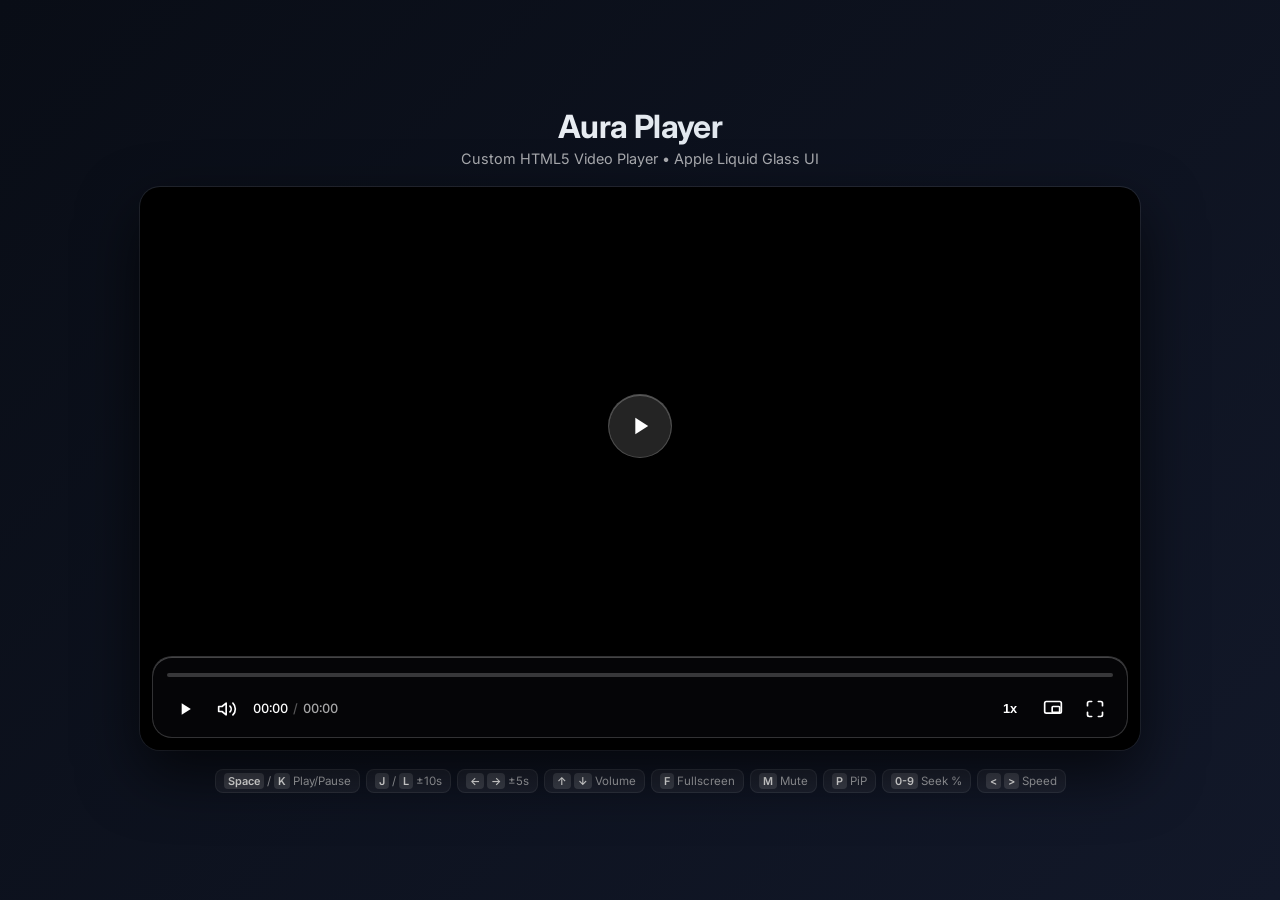
==== commit 6bb9550e: "Restore Aura Player custom HTML5 video player with Liquid Glass UI Co-authored-by: budisumanto <3141" ====
--- a/index.html
+++ b/index.html
@@ -1,34 +1,192 @@
 <!DOCTYPE html>
-<html lang="id">
+<html lang="en">
 <head>
   <meta charset="UTF-8">
   <meta name="viewport" content="width=device-width, initial-scale=1.0">
-  <title>JW Player HTML5 Video Player</title>
+  <title>Aura Player - Liquid Glass HTML5 Video Player</title>
   <link rel="stylesheet" href="styles.css">
   <link rel="preconnect" href="https://fonts.googleapis.com">
   <link rel="preconnect" href="https://fonts.gstatic.com" crossorigin>
-  <link href="https://fonts.googleapis.com/css2?family=Rubik:wght@500;700&display=swap" rel="stylesheet">
-  <!-- JWPlayer 8 Library -->
-  <script src="https://content.jwplatform.com/libraries/KB5zFt7A.js"></script>
+  <link href="https://fonts.googleapis.com/css2?family=Inter:wght@300;400;500;600;700&display=swap" rel="stylesheet">
 </head>
 <body>
+  <!-- SVG Refraction Filter for Liquid Glass Edge effect (Chromium progressive enhancement) -->
+  <svg style="display: none;">
+    <defs>
+      <filter id="glass-refraction" x="-10%" y="-10%" width="120%" height="120%">
+        <feTurbulence type="fractalNoise" baseFrequency="0.02" numOctaves="1" result="noise" />
+        <feDisplacementMap in="SourceGraphic" in2="noise" scale="3" xChannelSelector="R" yChannelSelector="G" />
+      </filter>
+    </defs>
+  </svg>
+
   <div class="page-container">
     <header class="header">
-      <h1 class="title">JW Player</h1>
-      <p class="subtitle">Custom Responsive HTML5 Video Player</p>
+      <h1 class="title">Aura Player</h1>
+      <p class="subtitle">Custom HTML5 Video Player • Apple Liquid Glass UI</p>
     </header>
 
     <main class="player-wrapper">
-      <div id="video-container"></div>
+      <div class="video-container" id="video-container" tabindex="0">
+        <video id="video-element" preload="metadata" playsinline>
+          <source src="sample.mp4" type="video/mp4">
+          Your browser does not support HTML5 video.
+        </video>
+
+        <!-- Top-Center Action Feedback Toast -->
+        <div class="action-feedback-overlay" id="action-feedback" aria-live="polite"></div>
+
+        <!-- Touch Seek Ripples / Hints -->
+        <div class="seek-ripple seek-ripple-left" id="seek-ripple-left">
+          <div class="ripple-content">
+            <svg class="icon" viewBox="0 0 24 24" fill="none" stroke="currentColor" stroke-width="2"><path d="M11 19l-7-7 7-7m8 14l-7-7 7-7"/></svg>
+            <span>-10s</span>
+          </div>
+        </div>
+        <div class="seek-ripple seek-ripple-right" id="seek-ripple-right">
+          <div class="ripple-content">
+            <svg class="icon" viewBox="0 0 24 24" fill="none" stroke="currentColor" stroke-width="2"><path d="M13 5l7 7-7 7M5 5l7 7-7 7"/></svg>
+            <span>+10s</span>
+          </div>
+        </div>
+
+        <!-- Center Overlay (Play/Pause, Replay, Spinner, Error) -->
+        <div class="center-overlay" id="center-overlay">
+          <!-- Central Play / Pause / Replay Button -->
+          <button class="central-play-btn" id="central-play-btn" aria-label="Toggle Play">
+            <!-- Play Icon -->
+            <svg class="icon play-icon" viewBox="0 0 24 24" fill="currentColor">
+              <path d="M8 5v14l11-7z"/>
+            </svg>
+            <!-- Pause Icon -->
+            <svg class="icon pause-icon hidden" viewBox="0 0 24 24" fill="currentColor">
+              <path d="M6 19h4V5H6v14zm8-14v14h4V5h-4z"/>
+            </svg>
+            <!-- Replay Icon -->
+            <svg class="icon replay-icon hidden" viewBox="0 0 24 24" fill="none" stroke="currentColor" stroke-width="2.2" stroke-linecap="round" stroke-linejoin="round">
+              <path d="M1 4v6h6"></path>
+              <path d="M3.51 15a9 9 0 1 0 2.13-9.36L1 10"></path>
+            </svg>
+          </button>
+
+          <!-- Loading Spinner -->
+          <div class="loading-spinner hidden" id="loading-spinner">
+            <div class="spinner-ring"></div>
+          </div>
+
+          <!-- Video Error State -->
+          <div class="error-state hidden" id="error-state">
+            <svg class="icon" viewBox="0 0 24 24" fill="none" stroke="currentColor" stroke-width="2"><circle cx="12" cy="12" r="10"/><line x1="12" y1="8" x2="12" y2="12"/><line x1="12" y1="16" x2="12.01" y2="16"/></svg>
+            <span>Playback Error</span>
+          </div>
+        </div>
+
+        <!-- Playback Speed Menu (Positioned relative to player container, upward) -->
+        <div class="speed-menu hidden" id="speed-menu" role="menu" aria-label="Playback Speed">
+          <button class="speed-option" data-speed="0.5" role="menuitemradio" aria-checked="false">0.5x</button>
+          <button class="speed-option" data-speed="0.75" role="menuitemradio" aria-checked="false">0.75x</button>
+          <button class="speed-option active" data-speed="1.0" role="menuitemradio" aria-checked="true">1x</button>
+          <button class="speed-option" data-speed="1.25" role="menuitemradio" aria-checked="false">1.25x</button>
+          <button class="speed-option" data-speed="1.5" role="menuitemradio" aria-checked="false">1.5x</button>
+          <button class="speed-option" data-speed="2.0" role="menuitemradio" aria-checked="false">2x</button>
+        </div>
+
+        <!-- Floating Glass Capsule / Pill Controls Bar -->
+        <div class="controls-bar" id="controls-bar">
+          <!-- Timeline / Progress Bar -->
+          <div class="timeline-container" id="timeline-container" role="slider" tabindex="0" aria-label="Seek timeline" aria-valuemin="0" aria-valuemax="100" aria-valuenow="0" aria-valuetext="00:00">
+            <div class="timeline-track" id="timeline-track">
+              <div class="buffered-bar" id="buffered-bar"></div>
+              <div class="progress-bar" id="progress-bar">
+                <div class="progress-thumb"></div>
+              </div>
+            </div>
+            <div class="timeline-tooltip" id="timeline-tooltip">00:00</div>
+          </div>
+
+          <!-- Bottom Control Buttons Row -->
+          <div class="controls-row">
+            <!-- Left Controls Group -->
+            <div class="controls-group left">
+              <!-- Play / Pause Button -->
+              <button class="control-btn" id="play-pause-btn" title="Play / Pause (Space / K)" aria-label="Play/Pause">
+                <svg class="icon play-icon" viewBox="0 0 24 24" fill="currentColor">
+                  <path d="M8 5v14l11-7z"/>
+                </svg>
+                <svg class="icon pause-icon hidden" viewBox="0 0 24 24" fill="currentColor">
+                  <path d="M6 19h4V5H6v14zm8-14v14h4V5h-4z"/>
+                </svg>
+                <svg class="icon replay-icon hidden" viewBox="0 0 24 24" fill="none" stroke="currentColor" stroke-width="2.2" stroke-linecap="round" stroke-linejoin="round">
+                  <path d="M1 4v6h6"></path>
+                  <path d="M3.51 15a9 9 0 1 0 2.13-9.36L1 10"></path>
+                </svg>
+              </button>
+
+              <!-- Volume Control Container -->
+              <div class="volume-container" id="volume-container">
+                <button class="control-btn" id="mute-btn" title="Mute / Unmute (M)" aria-label="Mute" aria-pressed="false">
+                  <svg class="icon volume-high-icon" viewBox="0 0 24 24" fill="none" stroke="currentColor" stroke-width="2" stroke-linecap="round" stroke-linejoin="round">
+                    <polygon points="11 5 6 9 2 9 2 15 6 15 11 19 11 5"></polygon>
+                    <path d="M19.07 4.93a10 10 0 0 1 0 14.14M15.54 8.46a5 5 0 0 1 0 7.07"></path>
+                  </svg>
+                  <svg class="icon volume-muted-icon hidden" viewBox="0 0 24 24" fill="none" stroke="currentColor" stroke-width="2" stroke-linecap="round" stroke-linejoin="round">
+                    <polygon points="11 5 6 9 2 9 2 15 6 15 11 19 11 5"></polygon>
+                    <line x1="23" y1="9" x2="17" y2="15"></line>
+                    <line x1="17" y1="9" x2="23" y2="15"></line>
+                  </svg>
+                </button>
+                <div class="volume-slider-wrapper">
+                  <input type="range" class="volume-slider" id="volume-slider" min="0" max="1" step="0.01" value="1" aria-label="Volume">
+                </div>
+              </div>
+
+              <!-- Time Display -->
+              <div class="time-display">
+                <span id="current-time">00:00</span>
+                <span class="time-separator">/</span>
+                <span id="duration-time">00:00</span>
+              </div>
+            </div>
+
+            <!-- Right Controls Group -->
+            <div class="controls-group right">
+              <!-- Playback Speed Button -->
+              <button class="control-btn speed-btn" id="speed-btn" title="Playback Speed (< >)" aria-label="Playback Speed" aria-haspopup="true" aria-expanded="false">1x</button>
+
+              <!-- Picture in Picture Button -->
+              <button class="control-btn" id="pip-btn" title="Picture in Picture (P)" aria-label="Picture in Picture" aria-pressed="false">
+                <svg class="icon" viewBox="0 0 24 24" fill="none" stroke="currentColor" stroke-width="2" stroke-linecap="round" stroke-linejoin="round">
+                  <rect x="2" y="3" width="20" height="14" rx="2" ry="2"></rect>
+                  <rect x="11" y="9" width="9" height="7" rx="1" ry="1"></rect>
+                </svg>
+              </button>
+
+              <!-- Fullscreen Button -->
+              <button class="control-btn" id="fullscreen-btn" title="Fullscreen (F)" aria-label="Fullscreen" aria-pressed="false">
+                <svg class="icon fullscreen-open" viewBox="0 0 24 24" fill="none" stroke="currentColor" stroke-width="2" stroke-linecap="round" stroke-linejoin="round">
+                  <path d="M8 3H5a2 2 0 0 0-2 2v3m18 0V5a2 2 0 0 0-2-2h-3m0 18h3a2 2 0 0 0 2-2v-3M3 16v3a2 2 0 0 0 2 2h3"></path>
+                </svg>
+                <svg class="icon fullscreen-exit hidden" viewBox="0 0 24 24" fill="none" stroke="currentColor" stroke-width="2" stroke-linecap="round" stroke-linejoin="round">
+                  <path d="M8 3v3a2 2 0 0 1-2 2H3m18 0h-3a2 2 0 0 1-2-2V3m0 18v-3a2 2 0 0 1 2-2h3M3 16h3a2 2 0 0 1 2 2v3"></path>
+                </svg>
+              </button>
+            </div>
+          </div>
+        </div>
+      </div>
     </main>
 
     <footer class="footer">
       <div class="keyboard-hints">
-        <span class="hint-badge"><kbd>Spasi</kbd> / <kbd>K</kbd> Play/Pause</span>
+        <span class="hint-badge"><kbd>Space</kbd> / <kbd>K</kbd> Play/Pause</span>
         <span class="hint-badge"><kbd>J</kbd> / <kbd>L</kbd> ±10s</span>
         <span class="hint-badge"><kbd>←</kbd> <kbd>→</kbd> ±5s</span>
+        <span class="hint-badge"><kbd>↑</kbd> <kbd>↓</kbd> Volume</span>
         <span class="hint-badge"><kbd>F</kbd> Fullscreen</span>
         <span class="hint-badge"><kbd>M</kbd> Mute</span>
+        <span class="hint-badge"><kbd>P</kbd> PiP</span>
+        <span class="hint-badge"><kbd>0-9</kbd> Seek %</span>
+        <span class="hint-badge"><kbd>&lt;</kbd> <kbd>&gt;</kbd> Speed</span>
       </div>
     </footer>
   </div>
--- a/styles.css
+++ b/styles.css
@@ -1,26 +1,51 @@
+/* CSS Styles for Aura Player - Apple Liquid Glass UI */
 
 :root {
-  --bg-red: #e50914;
-  --bg-white: #f7f7f7;
-  --bg-black: #181919;
-}
-
-*, *::before, *::after {
+  --bg-gradient-start: #090d16;
+  --bg-gradient-end: #121829;
+  --accent-color: #6366f1;
+  --accent-color-hover: #4f46e5;
+  --accent-glow: rgba(99, 102, 241, 0.4);
+
+  --text-main: #ffffff;
+  --text-muted: rgba(255, 255, 255, 0.65);
+  --text-dim: rgba(255, 255, 255, 0.45);
+
+  /* Glass Material Variables */
+  --glass-bg: rgba(20, 20, 28, 0.25);
+  --glass-tint: rgba(255, 255, 255, 0.14);
+  --glass-bg-hover: rgba(255, 255, 255, 0.22);
+  --glass-bg-active: rgba(255, 255, 255, 0.3);
+  --glass-border: rgba(255, 255, 255, 0.18);
+  --glass-border-light: rgba(255, 255, 255, 0.28);
+  --glass-blur: blur(20px) saturate(120%);
+  --glass-shadow: 0 12px 32px 0 rgba(0, 0, 0, 0.45), inset 0 1px 0 0 rgba(255, 255, 255, 0.25);
+  --glass-shadow-soft: 0 8px 24px rgba(0, 0, 0, 0.3), inset 0 1px 0 0 rgba(255, 255, 255, 0.2);
+
+  --pill-radius: 20px;
+  --btn-radius: 50%;
+
+  --transition-fast: 150ms cubic-bezier(0.16, 1, 0.3, 1);
+  --transition-smooth: 200ms cubic-bezier(0.16, 1, 0.3, 1);
+}
+
+* {
+  box-sizing: border-box;
   margin: 0;
   padding: 0;
-  box-sizing: border-box;
+  -webkit-tap-highlight-color: transparent;
 }
 
 body {
-  font-family: 'Rubik', -apple-system, BlinkMacSystemFont, "Segoe UI", Roboto, sans-serif;
-  background-color: #0f0f11;
-  color: #f7f7f7;
+  font-family: 'Inter', -apple-system, BlinkMacSystemFont, "Segoe UI", Roboto, sans-serif;
+  background: linear-gradient(135deg, var(--bg-gradient-start), var(--bg-gradient-end));
+  color: var(--text-main);
   min-height: 100vh;
   display: flex;
-  flex-direction: column;
   justify-content: center;
   align-items: center;
   padding: 20px;
+  overflow-x: hidden;
 }
 
 .page-container {
@@ -38,916 +63,691 @@
 .title {
   font-size: 2rem;
   font-weight: 700;
-  color: #fff;
-  letter-spacing: -0.5px;
+  letter-spacing: -0.02em;
+  background: linear-gradient(135deg, #ffffff 0%, #cbd5e1 100%);
+  -webkit-background-clip: text;
+  -webkit-text-fill-color: transparent;
+  margin-bottom: 4px;
 }
 
 .subtitle {
-  font-size: 0.95rem;
-  color: #888;
-  margin-top: 4px;
-}
-
+  color: var(--text-muted);
+  font-size: 0.9rem;
+  font-weight: 400;
+}
+
+/* Player Outer Wrapper */
 .player-wrapper {
+  width: 100%;
+  display: flex;
+  justify-content: center;
+}
+
+/* Container Queries enabled on player container */
+.video-container {
+  container-type: inline-size;
+  container-name: player;
   position: relative;
   width: 100%;
   aspect-ratio: 16 / 9;
   background-color: #000;
+  border-radius: 20px;
+  overflow: hidden;
+  box-shadow: 0 24px 60px rgba(0, 0, 0, 0.65), 0 0 0 1px rgba(255, 255, 255, 0.1);
+  outline: none;
+  user-select: none;
+  -webkit-user-select: none;
+}
+
+.video-container video {
+  width: 100%;
+  height: 100%;
+  object-fit: contain;
+  display: block;
+}
+
+/* Bottom gradient scrim for controls readability */
+.video-container::after {
+  content: '';
+  position: absolute;
+  left: 0;
+  right: 0;
+  bottom: 0;
+  height: 100px;
+  background: linear-gradient(to top, rgba(0, 0, 0, 0.35), transparent);
+  pointer-events: none;
+  opacity: 1;
+  transition: opacity var(--transition-smooth);
+  z-index: 5;
+}
+
+.video-container.controls-hidden::after {
+  opacity: 0;
+}
+
+/* Hide cursor when controls hidden while playing */
+.video-container.controls-hidden.is-playing {
+  cursor: none;
+}
+
+/* Top-Center Action Feedback Toast (Glass Style) */
+.action-feedback-overlay {
+  position: absolute;
+  top: 16px;
+  left: 50%;
+  transform: translateX(-50%) translateY(-10px) scale(0.95);
+  background: var(--glass-bg);
+  backdrop-filter: var(--glass-blur);
+  -webkit-backdrop-filter: var(--glass-blur);
+  border: 1px solid var(--glass-border);
+  box-shadow: var(--glass-shadow-soft);
+  color: var(--text-main);
+  padding: 8px 18px;
+  border-radius: 30px;
+  font-size: 0.85rem;
+  font-weight: 600;
+  letter-spacing: 0.01em;
+  pointer-events: none;
+  opacity: 0;
+  transition: opacity var(--transition-fast), transform var(--transition-fast);
+  z-index: 20;
+}
+
+.action-feedback-overlay.show {
+  opacity: 1;
+  transform: translateX(-50%) translateY(0) scale(1);
+}
+
+/* Touch Seek Ripples */
+.seek-ripple {
+  position: absolute;
+  top: 0;
+  bottom: 0;
+  width: 35%;
+  display: flex;
+  align-items: center;
+  justify-content: center;
+  pointer-events: none;
+  opacity: 0;
+  transition: opacity 200ms ease;
+  z-index: 15;
+}
+
+.seek-ripple-left { left: 0; background: radial-gradient(circle at 20% 50%, rgba(255, 255, 255, 0.15), transparent 70%); }
+.seek-ripple-right { right: 0; background: radial-gradient(circle at 80% 50%, rgba(255, 255, 255, 0.15), transparent 70%); }
+
+.seek-ripple.active {
+  opacity: 1;
+}
+
+.ripple-content {
+  display: flex;
+  flex-direction: column;
+  align-items: center;
+  gap: 4px;
+  color: #fff;
+  font-size: 0.85rem;
+  font-weight: 600;
+  background: rgba(0, 0, 0, 0.4);
+  padding: 12px 18px;
+  border-radius: 50px;
+  backdrop-filter: blur(8px);
+}
+
+/* Center Overlay (Play/Pause, Spinner, Error, Replay) */
+.center-overlay {
+  position: absolute;
+  inset: 0 0 var(--controls-h, 70px) 0;
+  display: flex;
+  align-items: center;
+  justify-content: center;
+  pointer-events: none;
+  z-index: 10;
+}
+
+.central-play-btn {
+  width: 64px;
+  height: 64px;
+  border-radius: 50%;
+  background: var(--glass-tint);
+  border: 1px solid var(--glass-border);
+  backdrop-filter: var(--glass-blur);
+  -webkit-backdrop-filter: var(--glass-blur);
+  box-shadow: var(--glass-shadow);
+  color: #fff;
+  display: flex;
+  align-items: center;
+  justify-content: center;
+  cursor: pointer;
+  opacity: 0;
+  pointer-events: none;
+  transform: scale(0.9);
+  transition: transform var(--transition-fast), opacity var(--transition-fast), background var(--transition-fast);
+}
+
+/* BUG 4: Show central button whenever controls are visible */
+.video-container:not(.controls-hidden) .central-play-btn {
+  opacity: 1;
+  pointer-events: auto;
+  transform: scale(1);
+}
+
+@media (hover: hover) {
+  .central-play-btn:hover {
+    background: var(--glass-bg-hover);
+    border-color: var(--glass-border-light);
+    transform: scale(1.08) !important;
+  }
+}
+
+.central-play-btn:active {
+  transform: scale(0.94) !important;
+}
+
+.central-play-btn .icon {
+  width: 28px;
+  height: 28px;
+}
+
+/* Loading Spinner */
+.loading-spinner {
+  display: flex;
+  align-items: center;
+  justify-content: center;
+}
+
+.spinner-ring {
+  width: 48px;
+  height: 48px;
+  border: 4px solid rgba(255, 255, 255, 0.2);
+  border-top-color: #ffffff;
+  border-radius: 50%;
+  animation: spin 0.8s linear infinite;
+}
+
+@keyframes spin {
+  to { transform: rotate(360deg); }
+}
+
+/* Error State */
+.error-state {
+  display: flex;
+  align-items: center;
+  gap: 8px;
+  background: rgba(220, 38, 38, 0.3);
+  border: 1px solid rgba(239, 68, 68, 0.4);
+  backdrop-filter: var(--glass-blur);
+  color: #fff;
+  padding: 10px 18px;
+  border-radius: 12px;
+  font-size: 0.85rem;
+  font-weight: 500;
+}
+
+.error-state .icon {
+  width: 20px;
+  height: 20px;
+}
+
+/* Liquid Glass Capsule / Pill Controls Bar */
+.controls-bar {
+  position: absolute;
+  bottom: 12px;
+  left: 12px;
+  right: 12px;
+  background: var(--glass-bg);
+  backdrop-filter: var(--glass-blur);
+  -webkit-backdrop-filter: var(--glass-blur);
+  border: 1px solid var(--glass-border);
+  box-shadow: var(--glass-shadow);
+  border-radius: var(--pill-radius);
+  padding: 10px 14px;
+  display: flex;
+  flex-direction: column;
+  gap: 8px;
+  opacity: 1;
+  transform: translateY(0);
+  transition: opacity var(--transition-smooth), transform var(--transition-smooth);
+  z-index: 25;
+}
+
+/* Rapid and Responsive Controls Hiding */
+.video-container.controls-hidden .controls-bar {
+  opacity: 0 !important;
+  transform: translateY(8px) !important;
+  pointer-events: none !important;
+}
+
+/* Timeline / Progress Bar */
+.timeline-container {
+  position: relative;
+  width: 100%;
+  height: 16px;
+  display: flex;
+  align-items: center;
+  cursor: pointer;
+  touch-action: none;
+  outline: none;
+}
+
+.timeline-track {
+  position: relative;
+  width: 100%;
+  height: 4px;
+  background: rgba(255, 255, 255, 0.2);
+  border-radius: 10px;
+  overflow: visible;
+  transition: height var(--transition-fast);
+}
+
+.timeline-container:hover .timeline-track,
+.timeline-container:focus-visible .timeline-track,
+.timeline-container.dragging .timeline-track {
+  height: 6px;
+}
+
+.buffered-bar {
+  position: absolute;
+  top: 0;
+  left: 0;
+  height: 100%;
+  background: rgba(255, 255, 255, 0.35);
+  border-radius: 10px;
+  width: 0%;
+}
+
+.progress-bar {
+  position: absolute;
+  top: 0;
+  left: 0;
+  height: 100%;
+  background: rgba(255, 255, 255, 0.95);
+  border-radius: 10px;
+  width: 0%;
+}
+
+.progress-thumb {
+  position: absolute;
+  right: -6px;
+  top: 50%;
+  transform: translateY(-50%) scale(0);
+  width: 12px;
+  height: 12px;
+  border-radius: 50%;
+  background: #ffffff;
+  box-shadow: 0 0 8px rgba(0, 0, 0, 0.5), 0 0 10px var(--accent-glow);
+  transition: transform var(--transition-fast);
+}
+
+.timeline-container:hover .progress-thumb,
+.timeline-container:focus-visible .progress-thumb,
+.timeline-container.dragging .progress-thumb {
+  transform: translateY(-50%) scale(1);
+}
+
+/* Clamped Timeline Tooltip */
+.timeline-tooltip {
+  position: absolute;
+  bottom: 22px;
+  transform: translateX(-50%);
+  background: rgba(10, 15, 26, 0.85);
+  backdrop-filter: blur(12px);
+  -webkit-backdrop-filter: blur(12px);
+  color: #fff;
+  padding: 3px 8px;
+  border-radius: 6px;
+  font-size: 0.72rem;
+  font-weight: 500;
+  font-variant-numeric: tabular-nums;
+  pointer-events: none;
+  opacity: 0;
+  transition: opacity var(--transition-fast);
+  border: 1px solid var(--glass-border);
+  white-space: nowrap;
+  z-index: 30;
+}
+
+.timeline-container:hover .timeline-tooltip,
+.timeline-container.dragging .timeline-tooltip {
+  opacity: 1;
+}
+
+/* Controls Row */
+.controls-row {
+  display: flex;
+  align-items: center;
+  justify-content: space-between;
+  gap: 8px;
+}
+
+.controls-group {
+  display: flex;
+  align-items: center;
+  gap: 6px;
+}
+
+/* Control Buttons (Soft Glass Circles) */
+.control-btn {
+  background: transparent;
+  border: none;
+  color: var(--text-main);
+  width: 36px;
+  height: 36px;
+  min-width: 36px;
+  border-radius: var(--btn-radius);
+  display: flex;
+  align-items: center;
+  justify-content: center;
+  cursor: pointer;
+  outline: none;
+  transition: background var(--transition-fast), color var(--transition-fast), transform var(--transition-fast);
+}
+
+@media (hover: hover) {
+  .control-btn:hover {
+    background: var(--glass-bg-hover);
+    color: #fff;
+  }
+}
+
+.control-btn:active {
+  transform: scale(0.94);
+  background: var(--glass-bg-active);
+}
+
+.control-btn:focus-visible,
+.timeline-container:focus-visible {
+  outline: 2px solid var(--accent-color);
+  outline-offset: 2px;
+}
+
+.control-btn .icon {
+  width: 20px;
+  height: 20px;
+}
+
+.hidden {
+  display: none !important;
+}
+
+/* Volume Control Container - Reserved Width Popover/Overlay without layout shifts */
+.volume-container {
+  display: flex;
+  align-items: center;
+  position: relative;
+}
+
+.volume-slider-wrapper {
+  width: 0px;
+  overflow: hidden;
+  transition: width var(--transition-smooth), opacity var(--transition-smooth);
+  opacity: 0;
+  display: flex;
+  align-items: center;
+  padding-left: 0;
+}
+
+.volume-container:hover .volume-slider-wrapper,
+.volume-container:focus-within .volume-slider-wrapper {
+  width: 70px;
+  opacity: 1;
+  padding-left: 4px;
+}
+
+.volume-slider {
+  -webkit-appearance: none;
+  appearance: none;
+  width: 60px;
+  height: 4px;
+  border-radius: 4px;
+  background: rgba(255, 255, 255, 0.25);
+  outline: none;
+  cursor: pointer;
+}
+
+.volume-slider::-webkit-slider-thumb {
+  -webkit-appearance: none;
+  appearance: none;
+  width: 11px;
+  height: 11px;
+  border-radius: 50%;
+  background: #ffffff;
+  cursor: pointer;
+  box-shadow: 0 0 4px rgba(0, 0, 0, 0.4);
+}
+
+.volume-slider::-moz-range-thumb {
+  width: 11px;
+  height: 11px;
+  border-radius: 50%;
+  background: #ffffff;
+  cursor: pointer;
+  border: none;
+}
+
+/* Time Display */
+.time-display {
+  font-size: 0.8rem;
+  font-weight: 500;
+  color: var(--text-muted);
+  font-variant-numeric: tabular-nums;
+  margin-left: 2px;
+  white-space: nowrap;
+}
+
+.time-display #current-time {
+  color: var(--text-main);
+}
+
+.time-separator {
+  margin: 0 2px;
+  opacity: 0.5;
+}
+
+/* Speed Selector Menu (Sibling element opening upward relative to player container) */
+.speed-btn {
+  font-size: 0.8rem;
+  font-weight: 600;
+  width: 38px;
+}
+
+.speed-btn[aria-expanded="true"] {
+  background: var(--glass-bg-hover);
+}
+
+.speed-menu {
+  position: absolute;
+  bottom: calc(var(--controls-h, 70px) + 8px);
+  right: 12px;
+  max-height: calc(100% - var(--controls-h, 70px) - 16px);
+  overflow-y: auto;
+  background: var(--glass-bg);
+  backdrop-filter: var(--glass-blur);
+  -webkit-backdrop-filter: var(--glass-blur);
+  border: 1px solid var(--glass-border);
+  box-shadow: var(--glass-shadow);
+  border-radius: 14px;
+  padding: 6px;
+  display: flex;
+  flex-direction: column;
+  gap: 2px;
+  z-index: 35;
+  min-width: 110px;
+}
+
+.speed-option {
+  background: transparent;
+  border: none;
+  color: var(--text-muted);
+  padding: 6px 12px;
   border-radius: 8px;
-  overflow: hidden;
-  box-shadow: 0 12px 32px rgba(0, 0, 0, 0.6);
-}
-
-#video-container {
-  width: 100% !important;
-  height: 100% !important;
-}
-
+  font-size: 0.78rem;
+  font-weight: 500;
+  cursor: pointer;
+  text-align: left;
+  display: flex;
+  align-items: center;
+  justify-content: space-between;
+  transition: background var(--transition-fast), color var(--transition-fast);
+}
+
+@media (hover: hover) {
+  .speed-option:hover {
+    background: var(--glass-bg-hover);
+    color: #fff;
+  }
+}
+
+.speed-option.active {
+  color: #ffffff;
+  font-weight: 600;
+  background: rgba(255, 255, 255, 0.22);
+}
+
+.speed-option.active::after {
+  content: '•';
+  margin-left: 6px;
+  font-size: 1rem;
+}
+
+/* Keyboard Hints Footer */
 .footer {
-  text-align: center;
-  margin-top: 10px;
+  display: flex;
+  justify-content: center;
 }
 
 .keyboard-hints {
   display: flex;
   flex-wrap: wrap;
   justify-content: center;
-  gap: 10px;
+  gap: 6px;
 }
 
 .hint-badge {
-  font-size: 0.8rem;
-  color: #aaa;
-  background: rgba(255, 255, 255, 0.08);
+  font-size: 0.72rem;
+  color: var(--text-muted);
+  background: rgba(255, 255, 255, 0.06);
   padding: 4px 8px;
-  border-radius: 4px;
+  border-radius: 8px;
+  border: 1px solid rgba(255, 255, 255, 0.08);
 }
 
 kbd {
-  background: rgba(255, 255, 255, 0.2);
+  background: rgba(255, 255, 255, 0.15);
   color: #fff;
   padding: 1px 4px;
-  border-radius: 3px;
+  border-radius: 4px;
   font-family: inherit;
-  font-size: 0.75rem;
-}
-
-
-/*
-
-Skin Netflix v2.0.5
-Created by: Gabriel Almeida
-Buy Me a Coffee: https://bit.ly/3NlkAGU
-
-Ocean Skin For JW Player8
-https://bit.ly/3kVPdo9
-
-changelog:
-  v2.0.7
-  Fix - JWPlayer 8.27.1
-
-  v2.0.6
-  Added - Forward 10 Seconds
-
-  v2.0.5
-  New - Netflix Buffer .jw-svg-icon-buffer
-  New - Background Color .jw-tooltip-sharing
-  New - Background Color .jw-tooltip-audioTracks
-  New - SVG Icon .jw-svg-icon-audio-tracks
-  New - SVG Icon .jw-svg-icon-pip-on
-  New - SVG Icon .jw-svg-icon-pip-off
-  Added - ADBlock Modal
-  Test - JWPlayer8 JavaScript API
-*/
-
-@import url("https://fonts.googleapis.com/css2?family=Rubik:wght@500;700&display=swap");
-:root {
-  --bg-red: #e50914;
-  --bg-white: #f7f7f7;
-  --bg-black: #181919;
-}
-/* RESET CSS */
-*,
-*::before,
-*::after {
-  margin: 0;
-  padding: 0;
-  box-sizing: inherit;
-}
-
-html {
-  box-sizing: border-box;
-  font-size: 62.5%;
-}
-
-.jwplayer.jw-skin-netflix .jw-title-primary {
-  display: -webkit-box;
-  display: -ms-flexbox;
-  display: flex;
-  -webkit-box-pack: start;
-  -ms-flex-pack: start;
-  justify-content: flex-start;
-  -webkit-box-orient: vertical;
-  -webkit-box-direction: normal;
-  -ms-flex-direction: column;
-  flex-direction: column;
-  color: var(--bg-white);
-  margin: 5rem 0 0 5rem;
-  font-family: "Rubik", Arial, sans-serif;
-  font-weight: 700;
-  text-transform: uppercase;
-}
-
-.jwplayer.jw-skin-netflix .jw-title-secondary {
-  display: -webkit-box;
-  display: -ms-flexbox;
-  display: flex;
-  -webkit-box-pack: start;
-  -ms-flex-pack: start;
-  justify-content: flex-start;
-  -webkit-box-orient: vertical;
-  -webkit-box-direction: normal;
-  -ms-flex-direction: column;
-  flex-direction: column;
-  color: var(--bg-white);
-  margin: -6rem 0 0 5rem;
-  font-family: "Rubik", Arial, sans-serif;
-  font-weight: 500;
-}
-
-.jwplayer.jw-skin-netflix.jw-breakpoint-1 .jw-title-primary,
-.jwplayer.jw-skin-netflix.jw-breakpoint-0 .jw-title-primary {
-  display: -webkit-box;
-  display: -ms-flexbox;
-  display: flex;
-  -webkit-box-pack: start;
-  -ms-flex-pack: start;
-  justify-content: flex-start;
-  margin: 3rem 0 0 2.5rem;
-  font-size: 1.2rem;
-}
-
-.jwplayer.jw-skin-netflix.jw-breakpoint-1 .jw-title-secondary,
-.jwplayer.jw-skin-netflix.jw-breakpoint-0 .jw-title-secondary {
-  display: -webkit-box;
-  display: -ms-flexbox;
-  display: flex;
-  -webkit-box-pack: start;
-  -ms-flex-pack: start;
-  justify-content: flex-start;
-  margin: -2.6rem 0 0 2.5rem;
-  font-size: 0.8rem;
-}
-
-.jwplayer.jw-skin-netflix.jw-breakpoint-3 .jw-title-primary,
-.jwplayer.jw-skin-netflix.jw-breakpoint-2 .jw-title-primary {
-  display: -webkit-box;
-  display: -ms-flexbox;
-  display: flex;
-  -webkit-box-pack: start;
-  -ms-flex-pack: start;
-  justify-content: flex-start;
-  margin: 4rem 0 0 2.5rem;
-  font-size: 2rem;
-}
-
-.jwplayer.jw-skin-netflix.jw-breakpoint-3 .jw-title-secondary,
-.jwplayer.jw-skin-netflix.jw-breakpoint-2 .jw-title-secondary {
-  display: -webkit-box;
-  display: -ms-flexbox;
-  display: flex;
-  -webkit-box-pack: start;
-  -ms-flex-pack: start;
-  justify-content: flex-start;
-  margin: -5rem 0 0 2.5rem;
-  font-size: 1.5rem;
-}
-
-.jwplayer.jw-skin-netflix.jw-breakpoint-5 .jw-title-primary,
-.jwplayer.jw-skin-netflix.jw-breakpoint-4 .jw-title-primary {
-  display: -webkit-box;
-  display: -ms-flexbox;
-  display: flex;
-  -webkit-box-pack: start;
-  -ms-flex-pack: start;
-  justify-content: flex-start;
-  margin: 5rem 0 0 2.5rem;
-  font-size: 2.5rem;
-}
-
-.jwplayer.jw-skin-netflix.jw-breakpoint-5 .jw-title-secondary,
-.jwplayer.jw-skin-netflix.jw-breakpoint-4 .jw-title-secondary {
-  display: -webkit-box;
-  display: -ms-flexbox;
-  display: flex;
-  -webkit-box-pack: start;
-  -ms-flex-pack: start;
-  justify-content: flex-start;
-  margin: -6rem 0 0 2.5rem;
-  font-size: 1.5rem;
-}
-
-.jwplayer.jw-skin-netflix.jw-breakpoint-7 .jw-title-primary,
-.jwplayer.jw-skin-netflix.jw-breakpoint-6 .jw-title-primary {
-  display: -webkit-box;
-  display: -ms-flexbox;
-  display: flex;
-  -webkit-box-pack: start;
-  -ms-flex-pack: start;
-  justify-content: flex-start;
-  margin: 5rem 0 0 2.5rem;
-  font-size: 3rem;
-}
-
-.jwplayer.jw-skin-netflix.jw-breakpoint-7 .jw-title-secondary,
-.jwplayer.jw-skin-netflix.jw-breakpoint-6 .jw-title-secondary {
-  display: -webkit-box;
-  display: -ms-flexbox;
-  display: flex;
-  -webkit-box-pack: start;
-  -ms-flex-pack: start;
-  justify-content: flex-start;
-  margin: -7rem 0 0 2.5rem;
-  font-size: 2rem;
-}
-
-.jwplayer.jw-skin-netflix.jw-state-idle
-  .jw-display-icon-container
-  .jw-svg-icon-play
-  path {
-  display: none;
-}
-
-.jwplayer.jw-skin-netflix.jw-state-idle
-  .jw-display-icon-container
-  .jw-svg-icon-play {
-  background-image: url("[data-uri]");
-  background-repeat: no-repeat;
-  background-position: center;
-  -webkit-transition: 0.2s;
-  transition: 0.2s;
-}
-
-.jwplayer.jw-skin-netflix.jw-state-idle
-  .jw-display-icon-container:hover
-  .jw-svg-icon-play {
-  background-image: url("[data-uri]");
-  background-repeat: no-repeat;
-  background-position: center;
-  -webkit-transition: 0.2s;
-  transition: 0.2s;
-}
-
-.jwplayer.jw-skin-netflix.jw-state-idle
-  .jw-display-icon-container
-  .jw-svg-icon-play {
-  background-color: rgba(255, 255, 255, 0.25);
-  border-radius: 100%;
-}
-
-.jwplayer.jw-skin-netflix.jw-state-idle
-  .jw-display-controls
-  .jw-display-icon-container
-  .jw-icon {
-  display: flex;
-  justify-content: center;
-  align-items: center;
-}
-
-.jwplayer.jw-skin-netflix.jw-state-idle .jw-preview,
-.jwplayer.jw-skin-netflix.jw-state-complete .jw-preview {
-  width: calc(100% + 5rem);
-  background-size: calc(100% + 6rem);
-  -webkit-transition: opacity 0.35s, -webkit-transform 0.35s;
-  transition: opacity 0.35s, -webkit-transform 0.35s;
-  transition: opacity 0.35s, transform 0.35s;
-  transition: opacity 0.35s, transform 0.35s, -webkit-transform 0.35s;
-  -webkit-transform: translate3d(-4rem, 0, 0);
-  transform: translate3d(-4rem, 0, 0);
-  background-repeat: no-repeat;
-  background-size: cover;
-}
-
-.jwplayer.jw-skin-netflix.jw-state-idle:hover .jw-preview,
-.jwplayer.jw-skin-netflix.jw-state-complete:hover .jw-preview {
-  -webkit-transform: translate3d(0, 0, 0);
-  transform: translate3d(0, 0, 0);
-}
-
-.jwplayer.jw-skin-netflix.jw-state-paused .jw-title {
-  display: -webkit-box;
-  display: -ms-flexbox;
-  display: flex;
-  -webkit-box-pack: start;
-  -ms-flex-pack: start;
-  justify-content: flex-start;
-  -webkit-box-orient: vertical;
-  -webkit-box-direction: normal;
-  -ms-flex-direction: column;
-  flex-direction: column;
-}
-
-.jwplayer.jw-skin-netflix.jw-state-paused .jw-controls,
-.jwplayer.jw-skin-netflix.jw-state-complete .jw-controls,
-.jwplayer.jw-skin-netflix.jw-state-buffering .jw-controls {
-  background-color: rgba(0, 0, 0, 0.35);
-  transition: all 0.2s linear;
-  -o-transition: all 0.2s linear;
-  -moz-transition: all 0.2s linear;
-  -webkit-transition: all 0.2s linear;
-}
-
-.jwplayer.jw-skin-netflix
-  .jw-display-controls
-  .jw-display-icon-container
-  .jw-icon:hover {
-  color: var(--bg-red);
-}
-
-/*
-Amplia a imagem e adiciona transições.
-*/
-.jwplayer.jw-skin-netflix .jw-preview {
-  width: calc(100% + 5rem);
-  background-size: calc(100% + 6rem);
-  transition: opacity 0.35s, transform 0.35s;
-  transform: translate3d(-4rem, 0, 0);
-}
-
-.jwplayer.jw-skin-netflix:hover .jw-preview {
-  transform: translate3d(0, 0, 0);
-}
-
-/*
-Deslizar a imagem em -4rem.
-*/
-.jwplayer.jw-skin-netflix.jw-state-complete:hover .jw-preview {
-  transform: translate3d(-4rem, 0, 0);
-}
-
-/*
-Mudar a cor da barra de controle e alterar a cor do ícone em idle.
-*/
-.jwplayer.jw-skin-netflix .jw-display {
-  padding-bottom: 4.5rem;
-}
-
-.jwplayer.jw-skin-netflix .jw-controls::after {
-  background: none;
-}
-
-.jwplayer.jw-skin-netflix .jw-controlbar .jw-button-container .jw-button-color {
-  color: var(--bg-white);
-}
-
-.jwplayer.jw-skin-netflix.jw-state-paused
-  .jw-controlbar
-  .jw-button-container
-  .jw-button-color {
-  color: var(--bg-white);
-}
-
-.jwplayer.jw-skin-netflix
-  .jw-controlbar
-  .jw-button-container
-  .jw-button-color:hover {
-  color: var(--bg-red);
-}
-
-/*
-Toltips mais perto da barra, alterar cores e remover sombras.
-*/
-.jwplayer.jw-skin-netflix .jw-controlbar .jw-tooltip {
-  box-shadow: none;
-}
-
-.jwplayer.jw-skin-netflix .jw-controlbar .jw-tooltip.jw-open {
-  border-radius: 0.3rem;
-  color: var(--bg-black);
-}
-
-.jwplayer.jw-skin-netflix .jw-controlbar .jw-tooltip .jw-text {
-  background-color: var(--bg-black);
-  border-radius: 0.3rem;
-}
-
-.jwplayer.jw-skin-netflix .jw-controlbar .jw-text {
-  color: var(--bg-white);
-}
-
-.jwplayer.jw-skin-netflix .jw-time-tip .jw-text {
-  color: var(--bg-black);
-}
-
-.jwplayer.jw-skin-netflix .jw-volume-tip {
-  margin-bottom: -4rem;
-}
-
-/*
-Tooltip timeslider e botões de qualidade e legenda.
-*/
-.jwplayer.jw-skin-netflix .jw-settings-topbar-buttons .jw-tooltip-captions,
-.jwplayer.jw-skin-netflix .jw-settings-topbar-buttons .jw-tooltip-quality,
-.jwplayer.jw-skin-netflix .jw-settings-topbar-buttons .jw-tooltip-audioTracks,
-.jwplayer.jw-skin-netflix .jw-settings-topbar-buttons .jw-tooltip-sharing {
-  color: var(--bg-black);
-}
-
-.jwplayer.jw-skin-netflix
-  .jw-settings-topbar-buttons
-  .jw-tooltip-captions
-  .jw-text,
-.jwplayer.jw-skin-netflix
-  .jw-settings-topbar-buttons
-  .jw-tooltip-quality
-  .jw-text,
-.jwplayer.jw-skin-netflix
-  .jw-settings-topbar-buttons
-  .jw-tooltip-audioTracks
-  .jw-text,
-.jwplayer.jw-skin-netflix
-  .jw-settings-topbar-buttons
-  .jw-tooltip-sharing
-  .jw-text
-/* .jwplayer.jw-skin-netflix .jw-time-tip .jw-reset */ {
-  border-radius: 0.3rem;
-  background-color: var(--bg-black);
-  color: var(--bg-white);
-}
-
-.jwplayer.jw-skin-netflix .jw-time-thumb {
-  border-radius: 0.3rem 0.3rem 0 0 !important;
-}
-
-.jwplayer.jw-skin-netflix .jw-time-tip .jw-reset {
-  border-radius: 0 0 0.3rem 0.3rem;
-  background-color: var(--bg-black);
-  color: var(--bg-white);
-}
-
-.jwplayer.jw-skin-netflix .jw-time-tip {
-  color: var(--bg-black);
-}
-
-/*
-Tooltip copia
-*/
-.jwplayer.jw-skin-netflix .jw-settings-submenu-items .jw-tooltip-sharing-Link {
-  color: var(--bg-black);
-}
-
-.jwplayer.jw-skin-netflix
-  .jw-settings-submenu-items
-  .jw-tooltip-sharing-Link
-  .jw-text {
-  color: var(--bg-white);
-  background-color: var(--bg-black);
-}
-
-/*
-Controle de volume.
-*/
-.jwplayer.jw-skin-netflix
-  .jw-overlay
-  .jw-slider-volume
-  .jw-slider-container
-  .jw-knob {
-  background-color: var(--bg-red);
-}
-
-.jwplayer.jw-skin-netflix
-  .jw-overlay
-  .jw-slider-volume
-  .jw-slider-container
-  .jw-buffer,
-.jwplayer.jw-skin-netflix
-  .jw-overlay
-  .jw-slider-volume
-  .jw-slider-container
-  .jw-rail {
-  background-color: var(--bg-black);
-  width: 0.2rem;
-}
-
-.jwplayer.jw-skin-netflix
-  .jw-overlay
-  .jw-slider-volume
-  .jw-slider-container
-  .jw-progress {
-  background-color: var(--bg-red);
-  width: 0.2rem;
-}
-
-/*
-Tamanho e cor da slider.
-*/
-.jwplayer.jw-skin-netflix
-  .jw-controlbar
-  .jw-slider-time
-  .jw-slider-container
-  .jw-rail {
-  background-color: var(--bg-black);
-}
-.jwplayer.jw-skin-netflix
-  .jw-controlbar
-  .jw-slider-time
-  .jw-slider-container
-  .jw-buffer {
-  background-color: #222323;
-}
-
-.jwplayer.jw-skin-netflix
-  .jw-controlbar
-  .jw-slider-time
-  .jw-slider-container
-  .jw-knob,
-.jwplayer.jw-skin-netflix
-  .jw-controlbar
-  .jw-slider-time
-  .jw-slider-container
-  .jw-progress {
-  background-color: var(--bg-red);
-}
-
-.jw-skin-netflix .jw-slider-horizontal .jw-rail,
-.jw-skin-netflix .jw-slider-horizontal .jw-buffer,
-.jw-skin-netflix .jw-slider-horizontal .jw-progress {
-  height: 0.3rem;
-}
-
-/*
-Cor do menu de configurações.
-*/
-.jwplayer.jw-skin-netflix .jw-settings-menu {
-  background-color: var(--bg-black);
-  border-radius: 0.3rem;
-  width: 23rem;
-}
-
-.jwplayer.jw-skin-netflix .jw-settings-topbar {
-  border-radius: 0.3rem 0.3rem 0 0;
-}
-
-.jwplayer.jw-skin-netflix
-  .jw-settings-menu
-  .jw-settings-topbar:not(.jw-nested-menu-open)
-  .jw-icon-inline {
-  height: 5rem;
-}
-
-.jwplayer.jw-skin-netflix.jw-breakpoint-7 .jw-settings-menu {
-  margin: 0 -4.4rem -4.7rem 0;
-}
-
-.jwplayer.jw-skin-netflix.jw-breakpoint-6 .jw-settings-menu,
-.jwplayer.jw-skin-netflix.jw-breakpoint-5 .jw-settings-menu,
-.jwplayer.jw-skin-netflix.jw-breakpoint-4 .jw-settings-menu,
-.jwplayer.jw-skin-netflix.jw-breakpoint-3 .jw-settings-menu,
-.jwplayer.jw-skin-netflix.jw-breakpoint-2 .jw-settings-menu {
-  margin: 0 0.4rem 0.8rem 0;
-}
-
-.jwplayer.jw-skin-netflix.jw-breakpoint-1 .jw-settings-menu,
-.jwplayer.jw-skin-netflix.jw-breakpoint-0 .jw-settings-menu {
-  width: 100%;
-  border-radius: 0;
-}
-
-/*
-Ícone Taxas de Reprodução e configurações de legendas.
-*/
-
-.jw-svg-icon-playback-rate path {
-  color: var(--bg-white);
-}
-
-.jwplayer.jw-skin-netflix .jw-settings-menu .jw-submenu-topbar {
-  display: none;
-}
-
-/*
-Player responsivo jw8.
-*/
-.jwplayer.jw-skin-netflix.jw-breakpoint-6 .jw-volume-tip,
-.jwplayer.jw-skin-netflix.jw-breakpoint-5 .jw-volume-tip,
-.jwplayer.jw-skin-netflix.jw-breakpoint-4 .jw-volume-tip,
-.jwplayer.jw-skin-netflix.jw-breakpoint-3 .jw-volume-tip,
-.jwplayer.jw-skin-netflix.jw-breakpoint-2 .jw-volume-tip,
-.jwplayer.jw-skin-netflix.jw-breakpoint-1 .jw-volume-tip,
-.jwplayer.jw-skin-netflix.jw-breakpoint-0 .jw-volume-tip {
-  margin-bottom: -2rem;
-}
-
-/*
-Animações do botão.
- */
-@keyframes scaling {
-  from {
-    transform: scale(1);
-  }
-  to {
-    transform: scale(1.1);
-  }
-}
-
-/*
-ícones do player.
- */
-.jw-svg-icon-buffer {
-  color: var(--bg-red);
-}
-
-/*
-ícone de Play
- */
-.jw-state-paused .jw-svg-icon-play path {
-  display: none;
-}
-
-.jw-state-paused .jw-svg-icon-play {
-  background-image: url("[data-uri]");
-  background-size: contain;
-  background-repeat: no-repeat;
-}
-
-.jw-state-paused .jw-icon-playback:hover .jw-svg-icon-play {
-  background-image: url("[data-uri]");
-}
-
-/*
-ícone de Puase.
- */
-.jw-svg-icon-pause path {
-  display: none;
-}
-
-.jw-svg-icon-pause {
-  background-image: url("[data-uri]");
-  background-size: contain;
-  background-repeat: no-repeat;
-}
-
-.jw-icon-playback:hover .jw-svg-icon-pause {
-  background-image: url("[data-uri]");
-}
-
-/*
-Ícone de Configuração.
- */
-.jw-svg-icon-settings path {
-  display: none;
-}
-
-.jw-svg-icon-settings {
-  background-image: url("[data-uri]");
-  background-size: contain;
-  background-repeat: no-repeat;
-}
-
-.jw-icon-settings:hover .jw-svg-icon-settings {
-  background-image: url("[data-uri]");
-}
-
-/*
-Ícone de Qualidade.
- */
-.jw-svg-icon-quality-100 path {
-  display: none;
-}
-
-.jw-svg-icon-quality-100 {
-  background-image: url("[data-uri]");
-  background-size: contain;
-  background-repeat: no-repeat;
-}
-
-.jwplayer.jw-skin-netflix .jw-submenu-quality:hover .jw-svg-icon-quality-100 {
-  background-image: url("[data-uri]");
-}
-
-/*
-Ícone de Fechar.
- */
-.jw-svg-icon-close path {
-  display: none;
-}
-
-.jw-svg-icon-close {
-  background-image: url("[data-uri]");
-  background-size: contain;
-  background-repeat: no-repeat;
-}
-
-.jw-settings-close:hover .jw-svg-icon-close {
-  background-image: url("[data-uri]");
-}
-
-/*
-Ícone de Legenda.
- */
-.jw-svg-icon-cc-off path {
-  display: none;
-}
-
-.jw-svg-icon-cc-off {
-  background-image: url("[data-uri]");
-  background-size: contain;
-  background-repeat: no-repeat;
-}
-
-.jwplayer.jw-skin-netflix .jw-submenu-captions:hover .jw-svg-icon-cc-off {
-  background-image: url("[data-uri]");
-}
-
-.jw-icon-cc .jw-svg-icon-cc-off path {
-  display: none;
-}
-
-.jw-icon-cc .jw-svg-icon-cc-off {
-  background-image: url("[data-uri]");
-  background-size: contain;
-  background-repeat: no-repeat;
-}
-
-.jw-icon-cc:hover .jw-svg-icon-cc-off {
-  background-image: url("[data-uri]");
-}
-
-.jw-icon-cc .jw-svg-icon-cc-on path {
-  display: none;
-}
-
-.jw-icon-cc .jw-svg-icon-cc-on {
-  background-image: url("[data-uri]");
-  background-size: contain;
-  background-repeat: no-repeat;
-}
-
-.jw-icon-cc:hover .jw-svg-icon-cc-on {
-  background-image: url("[data-uri]");
-}
-
-/*
-Ícone de Volume.
- */
-.jw-svg-icon-volume-100 path {
-  display: none;
-}
-
-.jw-svg-icon-volume-100 {
-  background-image: url("[data-uri]");
-  background-size: contain;
-  background-repeat: no-repeat;
-}
-
-.jw-icon-volume:hover .jw-svg-icon-volume-100 {
-  background-image: url("[data-uri]");
-}
-
-.jw-svg-icon-volume-50 path {
-  display: none;
-}
-
-.jw-svg-icon-volume-50 {
-  background-image: url("[data-uri]");
-  background-size: contain;
-  background-repeat: no-repeat;
-}
-
-.jw-icon-volume:hover .jw-svg-icon-volume-50 {
-  background-image: url("[data-uri]");
-}
-
-.jw-svg-icon-volume-0 path {
-  display: none;
-}
-
-.jw-svg-icon-volume-0 {
-  background-image: url("[data-uri]");
-  background-size: contain;
-  background-repeat: no-repeat;
-}
-
-.jw-icon-volume:hover .jw-svg-icon-volume-0 {
-  background-image: url("[data-uri]");
-}
-
-/*
-Ícone de Tela Cheia.
- */
-.jw-svg-icon-fullscreen-on path {
-  display: none;
-}
-
-.jw-svg-icon-fullscreen-on {
-  background-image: url("[data-uri]");
-  background-size: contain;
-  background-repeat: no-repeat;
-}
-
-.jw-icon-fullscreen:hover .jw-svg-icon-fullscreen-on {
-  background-image: url("[data-uri]");
-}
-
-.jw-svg-icon-fullscreen-off path {
-  display: none;
-}
-
-.jw-svg-icon-fullscreen-off {
-  background-image: url("[data-uri]");
-  background-size: contain;
-  background-repeat: no-repeat;
-}
-
-.jw-icon-fullscreen:hover .jw-svg-icon-fullscreen-off {
-  background-image: url("[data-uri]");
-}
-
-/* Added New Icons - 06-26-22 */
-
-/*
-Icone de Share.
-*/
-.jwplayer.jw-skin-netflix .jw-settings-sharing .jw-svg-icon-sharing path {
-  display: none;
-}
-
-.jwplayer.jw-skin-netflix .jw-settings-sharing .jw-svg-icon-sharing {
-  background-image: url("[data-uri]");
-  background-repeat: no-repeat;
-  background-position: center;
-  -webkit-transition: 0.2s;
-  transition: 0.2s;
-  background-size: 100%;
-}
-
-.jwplayer.jw-skin-netflix .jw-settings-sharing:hover .jw-svg-icon-sharing {
-  background-image: url("[data-uri]");
-  background-repeat: no-repeat;
-  background-position: center;
-  -webkit-transition: 0.2s;
-  transition: 0.2s;
-  background-size: 100%;
-}
-
-/*
-ícone de áudio.
-*/
-.jwplayer.jw-skin-netflix .jw-svg-icon-audio-tracks path {
-  display: none;
-}
-
-.jwplayer.jw-skin-netflix .jw-svg-icon-audio-tracks {
-  background-image: url("[data-uri]");
-  background-size: contain;
-  background-repeat: no-repeat;
-}
-
-.jwplayer.jw-skin-netflix
-  .jwplayer.jw-skin-netflix
-  .jw-submenu-audioTracks:hover
-  .jw-svg-icon-audio-tracks {
-  background-image: url("[data-uri]");
-}
-
-/*
-Ícone de picture in picture.
-*/
-.jw-svg-icon-pip-on path {
-  display: none;
-}
-
-.jwplayer.jw-skin-netflix .jw-svg-icon-pip-on {
-  background-image: url("[data-uri]");
-  background-size: contain;
-  background-repeat: no-repeat;
-}
-
-.jwplayer.jw-skin-netflix .jw-icon-pip:hover .jw-svg-icon-pip-on {
-  background-image: url("[data-uri]");
-}
-
-.jwplayer.jw-skin-netflix .jw-svg-icon-pip-off path {
-  display: none;
-}
-
-.jwplayer.jw-skin-netflix .jw-svg-icon-pip-off {
-  background-image: url("[data-uri]");
-  background-size: contain;
-  background-repeat: no-repeat;
-}
-
-.jwplayer.jw-skin-netflix .jw-icon-pip:hover .jw-svg-icon-pip-off {
-  background-image: url("[data-uri]");
-}
-
-/* Buffer Netflix */
-.jwplayer.jw-skin-netflix .jw-svg-icon-buffer path {
-  display: none;
-}
-
-.jwplayer.jw-skin-netflix .jw-svg-icon-buffer {
-  background-image: url("[data-uri]");
-  background-size: contain;
-  background-repeat: no-repeat;
-}+  font-size: 0.68rem;
+  font-weight: 600;
+}
+
+/* Container Queries for Overlap/Collision Prevention */
+@container player (max-width: 520px) {
+  .volume-slider-wrapper {
+    display: none !important;
+  }
+  .controls-bar {
+    padding: 6px 10px;
+    bottom: 8px;
+    left: 8px;
+    right: 8px;
+    gap: 4px;
+  }
+  .timeline-container {
+    height: 12px;
+  }
+  .control-btn {
+    width: 34px;
+    height: 34px;
+    min-width: 34px;
+  }
+  .central-play-btn {
+    width: 48px;
+    height: 48px;
+  }
+  .central-play-btn .icon {
+    width: 22px;
+    height: 22px;
+  }
+  .speed-menu {
+    flex-direction: row;
+    min-width: auto;
+    right: 8px;
+    left: 8px;
+    justify-content: space-between;
+    padding: 4px;
+  }
+  .speed-option {
+    padding: 4px 8px;
+    font-size: 0.75rem;
+  }
+  .speed-option.active::after {
+    display: none;
+  }
+}
+
+@container player (max-width: 420px) {
+  #pip-btn {
+    display: none !important;
+  }
+  .time-display {
+    font-size: 0.72rem;
+  }
+}
+
+@container player (max-width: 340px) {
+  .speed-btn {
+    font-size: 0.72rem;
+    width: 32px;
+  }
+  .time-separator, #duration-time {
+    display: none;
+  }
+  .central-play-btn {
+    width: 40px;
+    height: 40px;
+  }
+  .central-play-btn .icon {
+    width: 18px;
+    height: 18px;
+  }
+}
+
+/* Fullscreen Mode Fixes */
+.video-container:fullscreen,
+.video-container:-webkit-full-screen {
+  border-radius: 0 !important;
+  aspect-ratio: auto !important;
+  width: 100vw !important;
+  height: 100vh !important;
+  box-shadow: none !important;
+}
+
+.video-container:fullscreen .controls-bar,
+.video-container:-webkit-full-screen .controls-bar {
+  bottom: calc(16px + env(safe-area-inset-bottom, 0px));
+  left: calc(16px + env(safe-area-inset-left, 0px));
+  right: calc(16px + env(safe-area-inset-right, 0px));
+}
+
+/* Accessibility & Preferences Fallbacks */
+@supports not (backdrop-filter: blur(1px)) {
+  .controls-bar, .speed-menu, .central-play-btn, .action-feedback-overlay {
+    background: rgba(15, 20, 30, 0.95);
+  }
+}
+
+@media (prefers-reduced-transparency: reduce) {
+  .controls-bar, .speed-menu, .central-play-btn, .action-feedback-overlay {
+    background: rgba(15, 20, 30, 0.98);
+    backdrop-filter: none;
+  }
+}
+
+@media (prefers-reduced-motion: reduce) {
+  * {
+    animation-duration: 0.01ms !important;
+    transition-duration: 0.01ms !important;
+  }
+}
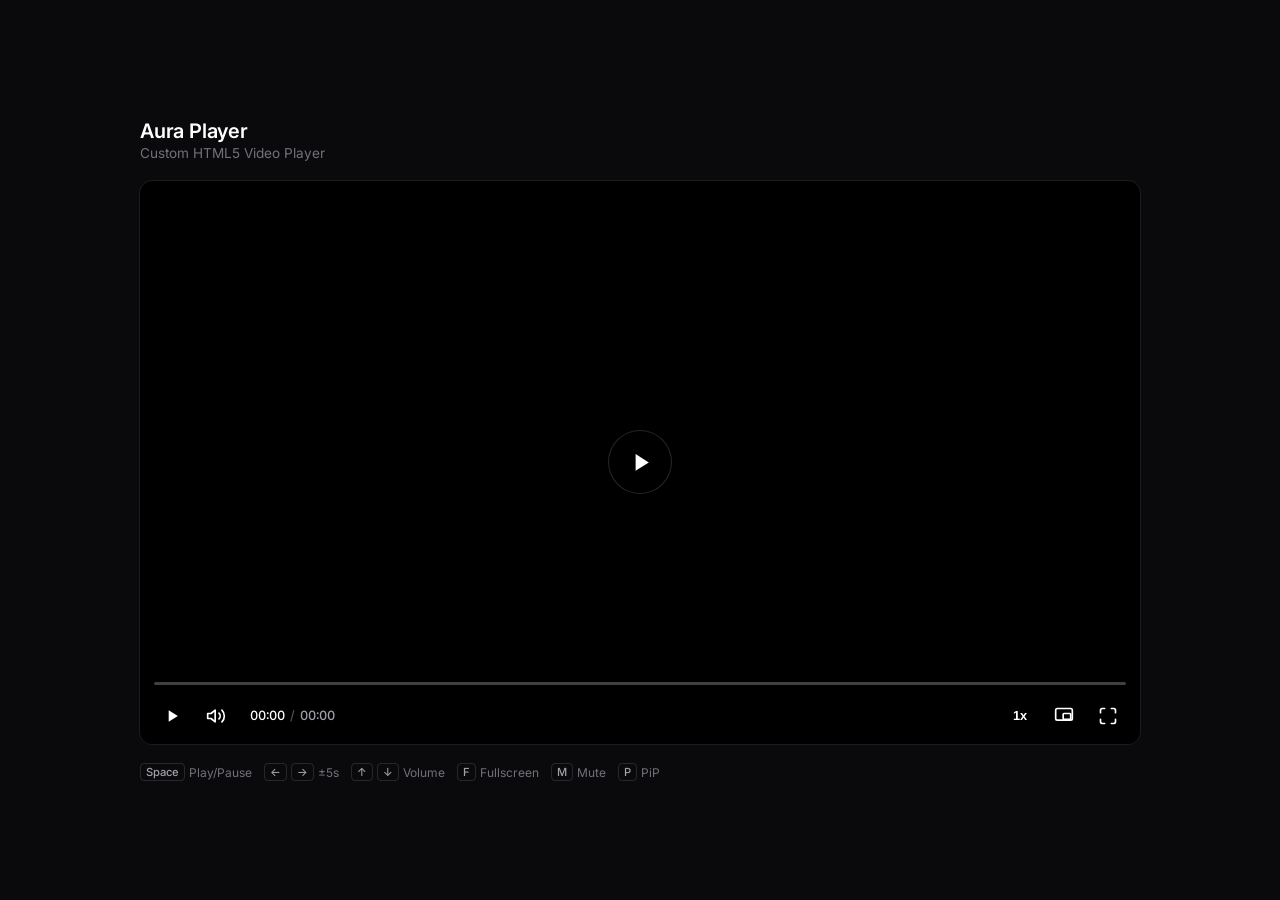
==== commit e0bd0499: "Restyle Aura Player to Minimal Flat and fix metadata duration bug Co-authored-by: budisumanto <31410" ====
--- a/index.html
+++ b/index.html
@@ -3,27 +3,17 @@
 <head>
   <meta charset="UTF-8">
   <meta name="viewport" content="width=device-width, initial-scale=1.0">
-  <title>Aura Player - Liquid Glass HTML5 Video Player</title>
+  <title>Aura Player - Minimal Flat HTML5 Video Player</title>
   <link rel="stylesheet" href="styles.css">
   <link rel="preconnect" href="https://fonts.googleapis.com">
   <link rel="preconnect" href="https://fonts.gstatic.com" crossorigin>
   <link href="https://fonts.googleapis.com/css2?family=Inter:wght@300;400;500;600;700&display=swap" rel="stylesheet">
 </head>
 <body>
-  <!-- SVG Refraction Filter for Liquid Glass Edge effect (Chromium progressive enhancement) -->
-  <svg style="display: none;">
-    <defs>
-      <filter id="glass-refraction" x="-10%" y="-10%" width="120%" height="120%">
-        <feTurbulence type="fractalNoise" baseFrequency="0.02" numOctaves="1" result="noise" />
-        <feDisplacementMap in="SourceGraphic" in2="noise" scale="3" xChannelSelector="R" yChannelSelector="G" />
-      </filter>
-    </defs>
-  </svg>
-
   <div class="page-container">
     <header class="header">
       <h1 class="title">Aura Player</h1>
-      <p class="subtitle">Custom HTML5 Video Player • Apple Liquid Glass UI</p>
+      <p class="subtitle">Custom HTML5 Video Player</p>
     </header>
 
     <main class="player-wrapper">
@@ -33,68 +23,39 @@
           Your browser does not support HTML5 video.
         </video>
 
-        <!-- Top-Center Action Feedback Toast -->
-        <div class="action-feedback-overlay" id="action-feedback" aria-live="polite"></div>
-
-        <!-- Touch Seek Ripples / Hints -->
-        <div class="seek-ripple seek-ripple-left" id="seek-ripple-left">
-          <div class="ripple-content">
-            <svg class="icon" viewBox="0 0 24 24" fill="none" stroke="currentColor" stroke-width="2"><path d="M11 19l-7-7 7-7m8 14l-7-7 7-7"/></svg>
-            <span>-10s</span>
-          </div>
-        </div>
-        <div class="seek-ripple seek-ripple-right" id="seek-ripple-right">
-          <div class="ripple-content">
-            <svg class="icon" viewBox="0 0 24 24" fill="none" stroke="currentColor" stroke-width="2"><path d="M13 5l7 7-7 7M5 5l7 7-7 7"/></svg>
-            <span>+10s</span>
-          </div>
-        </div>
-
-        <!-- Center Overlay (Play/Pause, Replay, Spinner, Error) -->
+        <!-- Center Overlay (Play/Pause/Replay/Spinner/Ripples/Error) -->
         <div class="center-overlay" id="center-overlay">
-          <!-- Central Play / Pause / Replay Button -->
           <button class="central-play-btn" id="central-play-btn" aria-label="Toggle Play">
-            <!-- Play Icon -->
             <svg class="icon play-icon" viewBox="0 0 24 24" fill="currentColor">
               <path d="M8 5v14l11-7z"/>
             </svg>
-            <!-- Pause Icon -->
             <svg class="icon pause-icon hidden" viewBox="0 0 24 24" fill="currentColor">
               <path d="M6 19h4V5H6v14zm8-14v14h4V5h-4z"/>
             </svg>
-            <!-- Replay Icon -->
-            <svg class="icon replay-icon hidden" viewBox="0 0 24 24" fill="none" stroke="currentColor" stroke-width="2.2" stroke-linecap="round" stroke-linejoin="round">
-              <path d="M1 4v6h6"></path>
-              <path d="M3.51 15a9 9 0 1 0 2.13-9.36L1 10"></path>
+            <svg class="icon replay-icon hidden" viewBox="0 0 24 24" fill="currentColor">
+              <path d="M12 5V1L7 6l5 5V7c3.31 0 6 2.69 6 6s-2.69 6-6 6-6-2.69-6-6H4c0 4.42 3.58 8 8 8s8-3.58 8-8-3.58-8-8-8z"/>
             </svg>
           </button>
-
-          <!-- Loading Spinner -->
-          <div class="loading-spinner hidden" id="loading-spinner">
-            <div class="spinner-ring"></div>
-          </div>
-
-          <!-- Video Error State -->
+          <div class="loading-spinner hidden" id="loading-spinner"></div>
+          <div class="seek-ripple seek-ripple-left hidden" id="seek-ripple-left"></div>
+          <div class="seek-ripple seek-ripple-right hidden" id="seek-ripple-right"></div>
           <div class="error-state hidden" id="error-state">
-            <svg class="icon" viewBox="0 0 24 24" fill="none" stroke="currentColor" stroke-width="2"><circle cx="12" cy="12" r="10"/><line x1="12" y1="8" x2="12" y2="12"/><line x1="12" y1="16" x2="12.01" y2="16"/></svg>
+            <svg class="error-icon" viewBox="0 0 24 24" fill="none" stroke="currentColor" stroke-width="2" stroke-linecap="round" stroke-linejoin="round">
+              <circle cx="12" cy="12" r="10"></circle>
+              <line x1="12" y1="8" x2="12" y2="12"></line>
+              <line x1="12" y1="16" x2="12.01" y2="16"></line>
+            </svg>
             <span>Playback Error</span>
           </div>
         </div>
 
-        <!-- Playback Speed Menu (Positioned relative to player container, upward) -->
-        <div class="speed-menu hidden" id="speed-menu" role="menu" aria-label="Playback Speed">
-          <button class="speed-option" data-speed="0.5" role="menuitemradio" aria-checked="false">0.5x</button>
-          <button class="speed-option" data-speed="0.75" role="menuitemradio" aria-checked="false">0.75x</button>
-          <button class="speed-option active" data-speed="1.0" role="menuitemradio" aria-checked="true">1x</button>
-          <button class="speed-option" data-speed="1.25" role="menuitemradio" aria-checked="false">1.25x</button>
-          <button class="speed-option" data-speed="1.5" role="menuitemradio" aria-checked="false">1.5x</button>
-          <button class="speed-option" data-speed="2.0" role="menuitemradio" aria-checked="false">2x</button>
-        </div>
+        <!-- Action Feedback Overlay -->
+        <div class="action-feedback-overlay" id="action-feedback"></div>
 
-        <!-- Floating Glass Capsule / Pill Controls Bar -->
+        <!-- Control Bar -->
         <div class="controls-bar" id="controls-bar">
           <!-- Timeline / Progress Bar -->
-          <div class="timeline-container" id="timeline-container" role="slider" tabindex="0" aria-label="Seek timeline" aria-valuemin="0" aria-valuemax="100" aria-valuenow="0" aria-valuetext="00:00">
+          <div class="timeline-container" id="timeline-container">
             <div class="timeline-track" id="timeline-track">
               <div class="buffered-bar" id="buffered-bar"></div>
               <div class="progress-bar" id="progress-bar">
@@ -104,27 +65,23 @@
             <div class="timeline-tooltip" id="timeline-tooltip">00:00</div>
           </div>
 
-          <!-- Bottom Control Buttons Row -->
+          <!-- Bottom Control Bar -->
           <div class="controls-row">
-            <!-- Left Controls Group -->
+            <!-- Left Group -->
             <div class="controls-group left">
               <!-- Play / Pause Button -->
-              <button class="control-btn" id="play-pause-btn" title="Play / Pause (Space / K)" aria-label="Play/Pause">
+              <button class="control-btn" id="play-pause-btn" title="Play / Pause (Space)" aria-label="Play/Pause">
                 <svg class="icon play-icon" viewBox="0 0 24 24" fill="currentColor">
                   <path d="M8 5v14l11-7z"/>
                 </svg>
                 <svg class="icon pause-icon hidden" viewBox="0 0 24 24" fill="currentColor">
                   <path d="M6 19h4V5H6v14zm8-14v14h4V5h-4z"/>
                 </svg>
-                <svg class="icon replay-icon hidden" viewBox="0 0 24 24" fill="none" stroke="currentColor" stroke-width="2.2" stroke-linecap="round" stroke-linejoin="round">
-                  <path d="M1 4v6h6"></path>
-                  <path d="M3.51 15a9 9 0 1 0 2.13-9.36L1 10"></path>
-                </svg>
               </button>
 
-              <!-- Volume Control Container -->
+              <!-- Volume Control -->
               <div class="volume-container" id="volume-container">
-                <button class="control-btn" id="mute-btn" title="Mute / Unmute (M)" aria-label="Mute" aria-pressed="false">
+                <button class="control-btn" id="mute-btn" title="Mute / Unmute (M)" aria-label="Mute">
                   <svg class="icon volume-high-icon" viewBox="0 0 24 24" fill="none" stroke="currentColor" stroke-width="2" stroke-linecap="round" stroke-linejoin="round">
                     <polygon points="11 5 6 9 2 9 2 15 6 15 11 19 11 5"></polygon>
                     <path d="M19.07 4.93a10 10 0 0 1 0 14.14M15.54 8.46a5 5 0 0 1 0 7.07"></path>
@@ -148,13 +105,23 @@
               </div>
             </div>
 
-            <!-- Right Controls Group -->
+            <!-- Right Group -->
             <div class="controls-group right">
-              <!-- Playback Speed Button -->
-              <button class="control-btn speed-btn" id="speed-btn" title="Playback Speed (< >)" aria-label="Playback Speed" aria-haspopup="true" aria-expanded="false">1x</button>
+              <!-- Playback Speed Menu -->
+              <div class="speed-control">
+                <button class="control-btn speed-btn" id="speed-btn" title="Playback Speed">1x</button>
+                <div class="speed-menu hidden" id="speed-menu">
+                  <button class="speed-option" data-speed="0.5">0.5x</button>
+                  <button class="speed-option" data-speed="0.75">0.75x</button>
+                  <button class="speed-option active" data-speed="1.0">1.0x</button>
+                  <button class="speed-option" data-speed="1.25">1.25x</button>
+                  <button class="speed-option" data-speed="1.5">1.5x</button>
+                  <button class="speed-option" data-speed="2.0">2.0x</button>
+                </div>
+              </div>
 
               <!-- Picture in Picture Button -->
-              <button class="control-btn" id="pip-btn" title="Picture in Picture (P)" aria-label="Picture in Picture" aria-pressed="false">
+              <button class="control-btn" id="pip-btn" title="Picture in Picture (P)" aria-label="Picture in Picture">
                 <svg class="icon" viewBox="0 0 24 24" fill="none" stroke="currentColor" stroke-width="2" stroke-linecap="round" stroke-linejoin="round">
                   <rect x="2" y="3" width="20" height="14" rx="2" ry="2"></rect>
                   <rect x="11" y="9" width="9" height="7" rx="1" ry="1"></rect>
@@ -162,7 +129,7 @@
               </button>
 
               <!-- Fullscreen Button -->
-              <button class="control-btn" id="fullscreen-btn" title="Fullscreen (F)" aria-label="Fullscreen" aria-pressed="false">
+              <button class="control-btn" id="fullscreen-btn" title="Fullscreen (F)" aria-label="Fullscreen">
                 <svg class="icon fullscreen-open" viewBox="0 0 24 24" fill="none" stroke="currentColor" stroke-width="2" stroke-linecap="round" stroke-linejoin="round">
                   <path d="M8 3H5a2 2 0 0 0-2 2v3m18 0V5a2 2 0 0 0-2-2h-3m0 18h3a2 2 0 0 0 2-2v-3M3 16v3a2 2 0 0 0 2 2h3"></path>
                 </svg>
@@ -178,15 +145,12 @@
 
     <footer class="footer">
       <div class="keyboard-hints">
-        <span class="hint-badge"><kbd>Space</kbd> / <kbd>K</kbd> Play/Pause</span>
-        <span class="hint-badge"><kbd>J</kbd> / <kbd>L</kbd> ±10s</span>
+        <span class="hint-badge"><kbd>Space</kbd> Play/Pause</span>
         <span class="hint-badge"><kbd>←</kbd> <kbd>→</kbd> ±5s</span>
         <span class="hint-badge"><kbd>↑</kbd> <kbd>↓</kbd> Volume</span>
         <span class="hint-badge"><kbd>F</kbd> Fullscreen</span>
         <span class="hint-badge"><kbd>M</kbd> Mute</span>
         <span class="hint-badge"><kbd>P</kbd> PiP</span>
-        <span class="hint-badge"><kbd>0-9</kbd> Seek %</span>
-        <span class="hint-badge"><kbd>&lt;</kbd> <kbd>&gt;</kbd> Speed</span>
       </div>
     </footer>
   </div>
--- a/styles.css
+++ b/styles.css
@@ -1,32 +1,17 @@
-/* CSS Styles for Aura Player - Apple Liquid Glass UI */
+/* Styles for Aura Player - Minimal Flat Design */
 
 :root {
-  --bg-gradient-start: #090d16;
-  --bg-gradient-end: #121829;
-  --accent-color: #6366f1;
-  --accent-color-hover: #4f46e5;
-  --accent-glow: rgba(99, 102, 241, 0.4);
-
+  --bg-color: #0a0a0c;
   --text-main: #ffffff;
-  --text-muted: rgba(255, 255, 255, 0.65);
-  --text-dim: rgba(255, 255, 255, 0.45);
-
-  /* Glass Material Variables */
-  --glass-bg: rgba(20, 20, 28, 0.25);
-  --glass-tint: rgba(255, 255, 255, 0.14);
-  --glass-bg-hover: rgba(255, 255, 255, 0.22);
-  --glass-bg-active: rgba(255, 255, 255, 0.3);
-  --glass-border: rgba(255, 255, 255, 0.18);
-  --glass-border-light: rgba(255, 255, 255, 0.28);
-  --glass-blur: blur(20px) saturate(120%);
-  --glass-shadow: 0 12px 32px 0 rgba(0, 0, 0, 0.45), inset 0 1px 0 0 rgba(255, 255, 255, 0.25);
-  --glass-shadow-soft: 0 8px 24px rgba(0, 0, 0, 0.3), inset 0 1px 0 0 rgba(255, 255, 255, 0.2);
-
-  --pill-radius: 20px;
-  --btn-radius: 50%;
-
-  --transition-fast: 150ms cubic-bezier(0.16, 1, 0.3, 1);
-  --transition-smooth: 200ms cubic-bezier(0.16, 1, 0.3, 1);
+  --text-muted: #a1a1aa;
+  --text-subtle: #71717a;
+  --card-bg: #18181b;
+  --card-border: rgba(255, 255, 255, 0.1);
+  --error-color: #ef4444;
+
+  --center-size: 64px;
+  --transition-fast: 0.15s ease;
+  --transition-smooth: 0.25s ease;
 }
 
 * {
@@ -37,15 +22,14 @@
 }
 
 body {
-  font-family: 'Inter', -apple-system, BlinkMacSystemFont, "Segoe UI", Roboto, sans-serif;
-  background: linear-gradient(135deg, var(--bg-gradient-start), var(--bg-gradient-end));
+  font-family: 'Inter', -apple-system, BlinkMacSystemFont, sans-serif;
+  background-color: var(--bg-color);
   color: var(--text-main);
   min-height: 100vh;
   display: flex;
   justify-content: center;
   align-items: center;
-  padding: 20px;
-  overflow-x: hidden;
+  padding: 24px;
 }
 
 .page-container {
@@ -56,47 +40,51 @@
   gap: 20px;
 }
 
+/* Header: Small, left-aligned title with muted subtitle */
 .header {
-  text-align: center;
+  text-align: left;
 }
 
 .title {
-  font-size: 2rem;
-  font-weight: 700;
-  letter-spacing: -0.02em;
-  background: linear-gradient(135deg, #ffffff 0%, #cbd5e1 100%);
-  -webkit-background-clip: text;
-  -webkit-text-fill-color: transparent;
-  margin-bottom: 4px;
+  font-size: 1.25rem;
+  font-weight: 600;
+  color: var(--text-main);
+  letter-spacing: -0.01em;
 }
 
 .subtitle {
-  color: var(--text-muted);
-  font-size: 0.9rem;
-  font-weight: 400;
-}
-
-/* Player Outer Wrapper */
+  color: var(--text-subtle);
+  font-size: 0.85rem;
+  margin-top: 2px;
+}
+
+/* Player Wrapper */
 .player-wrapper {
   width: 100%;
   display: flex;
   justify-content: center;
 }
 
-/* Container Queries enabled on player container */
 .video-container {
   container-type: inline-size;
   container-name: player;
   position: relative;
   width: 100%;
   aspect-ratio: 16 / 9;
-  background-color: #000;
-  border-radius: 20px;
+  background-color: #000000;
+  border-radius: 12px;
   overflow: hidden;
-  box-shadow: 0 24px 60px rgba(0, 0, 0, 0.65), 0 0 0 1px rgba(255, 255, 255, 0.1);
+  outline: 1px solid rgba(255, 255, 255, 0.08);
+  user-select: none;
+}
+
+.video-container:fullscreen,
+.video-container:-webkit-full-screen {
+  border-radius: 0;
+  aspect-ratio: auto;
   outline: none;
-  user-select: none;
-  -webkit-user-select: none;
+  width: 100vw;
+  height: 100vh;
 }
 
 .video-container video {
@@ -106,219 +94,169 @@
   display: block;
 }
 
-/* Bottom gradient scrim for controls readability */
-.video-container::after {
-  content: '';
-  position: absolute;
-  left: 0;
-  right: 0;
-  bottom: 0;
-  height: 100px;
-  background: linear-gradient(to top, rgba(0, 0, 0, 0.35), transparent);
+/* Center Overlay (Grid layout) */
+.center-overlay {
+  position: absolute;
+  inset: 0;
+  display: grid;
+  place-items: center;
+  align-content: center;
   pointer-events: none;
-  opacity: 1;
-  transition: opacity var(--transition-smooth);
   z-index: 5;
 }
 
-.video-container.controls-hidden::after {
-  opacity: 0;
-}
-
-/* Hide cursor when controls hidden while playing */
-.video-container.controls-hidden.is-playing {
-  cursor: none;
-}
-
-/* Top-Center Action Feedback Toast (Glass Style) */
-.action-feedback-overlay {
-  position: absolute;
-  top: 16px;
-  left: 50%;
-  transform: translateX(-50%) translateY(-10px) scale(0.95);
-  background: var(--glass-bg);
-  backdrop-filter: var(--glass-blur);
-  -webkit-backdrop-filter: var(--glass-blur);
-  border: 1px solid var(--glass-border);
-  box-shadow: var(--glass-shadow-soft);
-  color: var(--text-main);
-  padding: 8px 18px;
-  border-radius: 30px;
-  font-size: 0.85rem;
-  font-weight: 600;
-  letter-spacing: 0.01em;
-  pointer-events: none;
-  opacity: 0;
-  transition: opacity var(--transition-fast), transform var(--transition-fast);
-  z-index: 20;
-}
-
-.action-feedback-overlay.show {
-  opacity: 1;
-  transform: translateX(-50%) translateY(0) scale(1);
-}
-
-/* Touch Seek Ripples */
-.seek-ripple {
-  position: absolute;
-  top: 0;
-  bottom: 0;
-  width: 35%;
-  display: flex;
-  align-items: center;
-  justify-content: center;
-  pointer-events: none;
-  opacity: 0;
-  transition: opacity 200ms ease;
-  z-index: 15;
-}
-
-.seek-ripple-left { left: 0; background: radial-gradient(circle at 20% 50%, rgba(255, 255, 255, 0.15), transparent 70%); }
-.seek-ripple-right { right: 0; background: radial-gradient(circle at 80% 50%, rgba(255, 255, 255, 0.15), transparent 70%); }
-
-.seek-ripple.active {
-  opacity: 1;
-}
-
-.ripple-content {
-  display: flex;
-  flex-direction: column;
-  align-items: center;
-  gap: 4px;
-  color: #fff;
-  font-size: 0.85rem;
-  font-weight: 600;
-  background: rgba(0, 0, 0, 0.4);
-  padding: 12px 18px;
-  border-radius: 50px;
-  backdrop-filter: blur(8px);
-}
-
-/* Center Overlay (Play/Pause, Spinner, Error, Replay) */
-.center-overlay {
-  position: absolute;
-  inset: 0 0 var(--controls-h, 70px) 0;
-  display: flex;
-  align-items: center;
-  justify-content: center;
-  pointer-events: none;
-  z-index: 10;
-}
-
+.center-overlay > * {
+  grid-area: 1 / 1;
+}
+
+/* Center Play / Pause / Replay Button */
 .central-play-btn {
-  width: 64px;
-  height: 64px;
+  width: var(--center-size);
+  height: var(--center-size);
   border-radius: 50%;
-  background: var(--glass-tint);
-  border: 1px solid var(--glass-border);
-  backdrop-filter: var(--glass-blur);
-  -webkit-backdrop-filter: var(--glass-blur);
-  box-shadow: var(--glass-shadow);
-  color: #fff;
+  background: rgba(0, 0, 0, 0.55);
+  border: 1px solid rgba(255, 255, 255, 0.15);
+  color: #ffffff;
   display: flex;
   align-items: center;
   justify-content: center;
   cursor: pointer;
   opacity: 0;
   pointer-events: none;
-  transform: scale(0.9);
-  transition: transform var(--transition-fast), opacity var(--transition-fast), background var(--transition-fast);
-}
-
-/* BUG 4: Show central button whenever controls are visible */
+  transition: opacity var(--transition-fast), transform var(--transition-fast), background var(--transition-fast);
+  z-index: 6;
+}
+
+.video-container:hover .central-play-btn,
+.video-container.paused .central-play-btn,
+.video-container.ended .central-play-btn,
 .video-container:not(.controls-hidden) .central-play-btn {
   opacity: 1;
   pointer-events: auto;
-  transform: scale(1);
-}
-
-@media (hover: hover) {
-  .central-play-btn:hover {
-    background: var(--glass-bg-hover);
-    border-color: var(--glass-border-light);
-    transform: scale(1.08) !important;
-  }
+}
+
+.central-play-btn:hover {
+  background: rgba(0, 0, 0, 0.75);
+  border-color: rgba(255, 255, 255, 0.3);
 }
 
 .central-play-btn:active {
-  transform: scale(0.94) !important;
+  transform: scale(0.94);
 }
 
 .central-play-btn .icon {
-  width: 28px;
-  height: 28px;
+  width: calc(var(--center-size) * 0.45);
+  height: calc(var(--center-size) * 0.45);
+}
+
+.video-container.ended .central-play-btn .play-icon,
+.video-container.ended .central-play-btn .pause-icon {
+  display: none !important;
+}
+
+.video-container.ended .central-play-btn .replay-icon {
+  display: block !important;
 }
 
 /* Loading Spinner */
 .loading-spinner {
-  display: flex;
-  align-items: center;
-  justify-content: center;
-}
-
-.spinner-ring {
-  width: 48px;
-  height: 48px;
-  border: 4px solid rgba(255, 255, 255, 0.2);
+  width: var(--center-size);
+  height: var(--center-size);
+  border-radius: 50%;
+  border: 3px solid rgba(255, 255, 255, 0.25);
   border-top-color: #ffffff;
-  border-radius: 50%;
-  animation: spin 0.8s linear infinite;
+  animation: spin 1.6s linear infinite;
+  pointer-events: none;
+  z-index: 7;
 }
 
 @keyframes spin {
-  to { transform: rotate(360deg); }
-}
-
-/* Error State */
+  to {
+    transform: rotate(360deg);
+  }
+}
+
+.video-container.is-loading .central-play-btn {
+  opacity: 0 !important;
+  pointer-events: none !important;
+}
+
+.video-container:not(.is-loading) .loading-spinner {
+  display: none !important;
+}
+
+/* Error State Card */
 .error-state {
   display: flex;
   align-items: center;
-  gap: 8px;
-  background: rgba(220, 38, 38, 0.3);
-  border: 1px solid rgba(239, 68, 68, 0.4);
-  backdrop-filter: var(--glass-blur);
-  color: #fff;
-  padding: 10px 18px;
-  border-radius: 12px;
+  gap: 10px;
+  background: var(--card-bg);
+  border: 1px solid var(--card-border);
+  border-radius: 10px;
+  padding: 12px 18px;
+  color: var(--error-color);
   font-size: 0.85rem;
   font-weight: 500;
-}
-
-.error-state .icon {
+  z-index: 8;
+  pointer-events: auto;
+}
+
+.error-state .error-icon {
   width: 20px;
   height: 20px;
-}
-
-/* Liquid Glass Capsule / Pill Controls Bar */
+  stroke: var(--error-color);
+}
+
+/* Action Feedback Toast (Top-Center) */
+.action-feedback-overlay {
+  position: absolute;
+  top: 16px;
+  left: 50%;
+  transform: translateX(-50%);
+  background: rgba(0, 0, 0, 0.7);
+  color: #ffffff;
+  padding: 6px 14px;
+  border-radius: 20px;
+  font-size: 0.8rem;
+  font-weight: 500;
+  pointer-events: none;
+  opacity: 0;
+  transition: opacity var(--transition-fast);
+  z-index: 12;
+  white-space: nowrap;
+}
+
+.action-feedback-overlay.show {
+  opacity: 1;
+}
+
+/* Controls Bar - Bottom-Glued Full-Width Scrim */
 .controls-bar {
   position: absolute;
-  bottom: 12px;
-  left: 12px;
-  right: 12px;
-  background: var(--glass-bg);
-  backdrop-filter: var(--glass-blur);
-  -webkit-backdrop-filter: var(--glass-blur);
-  border: 1px solid var(--glass-border);
-  box-shadow: var(--glass-shadow);
-  border-radius: var(--pill-radius);
-  padding: 10px 14px;
+  bottom: 0;
+  left: 0;
+  right: 0;
+  background: linear-gradient(to top, rgba(0, 0, 0, 0.75), transparent);
+  padding: 8px 14px 10px;
   display: flex;
   flex-direction: column;
-  gap: 8px;
-  opacity: 1;
-  transform: translateY(0);
+  gap: 6px;
   transition: opacity var(--transition-smooth), transform var(--transition-smooth);
-  z-index: 25;
-}
-
-/* Rapid and Responsive Controls Hiding */
-.video-container.controls-hidden .controls-bar {
-  opacity: 0 !important;
-  transform: translateY(8px) !important;
-  pointer-events: none !important;
-}
-
-/* Timeline / Progress Bar */
+  z-index: 10;
+}
+
+/* Hide controls on inactivity when playing or controls-hidden */
+.video-container.user-inactive:not(.paused):not(.ended) .controls-bar,
+.video-container.controls-hidden:not(.paused):not(.ended) .controls-bar {
+  opacity: 0;
+  pointer-events: none;
+}
+
+.video-container.user-inactive:not(.paused):not(.ended) {
+  cursor: none;
+}
+
+/* Timeline Container */
 .timeline-container {
   position: relative;
   width: 100%;
@@ -327,23 +265,21 @@
   align-items: center;
   cursor: pointer;
   touch-action: none;
-  outline: none;
 }
 
 .timeline-track {
   position: relative;
   width: 100%;
-  height: 4px;
-  background: rgba(255, 255, 255, 0.2);
-  border-radius: 10px;
+  height: 3px;
+  background: rgba(255, 255, 255, 0.25);
+  border-radius: 2px;
   overflow: visible;
   transition: height var(--transition-fast);
 }
 
 .timeline-container:hover .timeline-track,
-.timeline-container:focus-visible .timeline-track,
 .timeline-container.dragging .timeline-track {
-  height: 6px;
+  height: 5px;
 }
 
 .buffered-bar {
@@ -351,8 +287,8 @@
   top: 0;
   left: 0;
   height: 100%;
-  background: rgba(255, 255, 255, 0.35);
-  border-radius: 10px;
+  background: rgba(255, 255, 255, 0.4);
+  border-radius: 2px;
   width: 0%;
 }
 
@@ -361,8 +297,8 @@
   top: 0;
   left: 0;
   height: 100%;
-  background: rgba(255, 255, 255, 0.95);
-  border-radius: 10px;
+  background: #ffffff;
+  border-radius: 2px;
   width: 0%;
 }
 
@@ -375,36 +311,32 @@
   height: 12px;
   border-radius: 50%;
   background: #ffffff;
-  box-shadow: 0 0 8px rgba(0, 0, 0, 0.5), 0 0 10px var(--accent-glow);
   transition: transform var(--transition-fast);
 }
 
 .timeline-container:hover .progress-thumb,
-.timeline-container:focus-visible .progress-thumb,
-.timeline-container.dragging .progress-thumb {
+.timeline-container.dragging .progress-thumb,
+.timeline-container:focus-within .progress-thumb {
   transform: translateY(-50%) scale(1);
 }
 
-/* Clamped Timeline Tooltip */
+/* Timeline Tooltip */
 .timeline-tooltip {
   position: absolute;
   bottom: 22px;
   transform: translateX(-50%);
-  background: rgba(10, 15, 26, 0.85);
-  backdrop-filter: blur(12px);
-  -webkit-backdrop-filter: blur(12px);
-  color: #fff;
-  padding: 3px 8px;
+  background: var(--card-bg);
+  color: #ffffff;
+  padding: 4px 8px;
   border-radius: 6px;
-  font-size: 0.72rem;
+  font-size: 0.75rem;
   font-weight: 500;
   font-variant-numeric: tabular-nums;
   pointer-events: none;
   opacity: 0;
   transition: opacity var(--transition-fast);
-  border: 1px solid var(--glass-border);
+  border: 1px solid var(--card-border);
   white-space: nowrap;
-  z-index: 30;
 }
 
 .timeline-container:hover .timeline-tooltip,
@@ -417,47 +349,42 @@
   display: flex;
   align-items: center;
   justify-content: space-between;
+}
+
+.controls-group {
+  display: flex;
+  align-items: center;
   gap: 8px;
 }
 
-.controls-group {
-  display: flex;
-  align-items: center;
-  gap: 6px;
-}
-
-/* Control Buttons (Soft Glass Circles) */
+/* Control Buttons */
 .control-btn {
   background: transparent;
   border: none;
-  color: var(--text-main);
+  color: #ffffff;
   width: 36px;
   height: 36px;
   min-width: 36px;
-  border-radius: var(--btn-radius);
+  border-radius: 50%;
   display: flex;
   align-items: center;
   justify-content: center;
   cursor: pointer;
-  outline: none;
-  transition: background var(--transition-fast), color var(--transition-fast), transform var(--transition-fast);
+  transition: background var(--transition-fast), transform var(--transition-fast);
 }
 
 @media (hover: hover) {
   .control-btn:hover {
-    background: var(--glass-bg-hover);
-    color: #fff;
+    background: rgba(255, 255, 255, 0.12);
   }
 }
 
 .control-btn:active {
   transform: scale(0.94);
-  background: var(--glass-bg-active);
-}
-
-.control-btn:focus-visible,
-.timeline-container:focus-visible {
-  outline: 2px solid var(--accent-color);
+}
+
+.control-btn:focus-visible {
+  outline: 2px solid #ffffff;
   outline-offset: 2px;
 }
 
@@ -470,10 +397,11 @@
   display: none !important;
 }
 
-/* Volume Control Container - Reserved Width Popover/Overlay without layout shifts */
+/* Volume Container & Slider */
 .volume-container {
   display: flex;
   align-items: center;
+  gap: 4px;
   position: relative;
 }
 
@@ -484,22 +412,20 @@
   opacity: 0;
   display: flex;
   align-items: center;
-  padding-left: 0;
 }
 
 .volume-container:hover .volume-slider-wrapper,
-.volume-container:focus-within .volume-slider-wrapper {
+.volume-slider-wrapper:focus-within {
   width: 70px;
   opacity: 1;
-  padding-left: 4px;
 }
 
 .volume-slider {
   -webkit-appearance: none;
   appearance: none;
-  width: 60px;
-  height: 4px;
-  border-radius: 4px;
+  width: 65px;
+  height: 3px;
+  border-radius: 2px;
   background: rgba(255, 255, 255, 0.25);
   outline: none;
   cursor: pointer;
@@ -508,17 +434,16 @@
 .volume-slider::-webkit-slider-thumb {
   -webkit-appearance: none;
   appearance: none;
-  width: 11px;
-  height: 11px;
+  width: 10px;
+  height: 10px;
   border-radius: 50%;
   background: #ffffff;
   cursor: pointer;
-  box-shadow: 0 0 4px rgba(0, 0, 0, 0.4);
 }
 
 .volume-slider::-moz-range-thumb {
-  width: 11px;
-  height: 11px;
+  width: 10px;
+  height: 10px;
   border-radius: 50%;
   background: #ffffff;
   cursor: pointer;
@@ -531,12 +456,11 @@
   font-weight: 500;
   color: var(--text-muted);
   font-variant-numeric: tabular-nums;
-  margin-left: 2px;
-  white-space: nowrap;
+  margin-left: 4px;
 }
 
 .time-display #current-time {
-  color: var(--text-main);
+  color: #ffffff;
 }
 
 .time-separator {
@@ -544,210 +468,149 @@
   opacity: 0.5;
 }
 
-/* Speed Selector Menu (Sibling element opening upward relative to player container) */
+/* Playback Speed Menu */
+.speed-control {
+  position: relative;
+}
+
 .speed-btn {
   font-size: 0.8rem;
   font-weight: 600;
-  width: 38px;
-}
-
-.speed-btn[aria-expanded="true"] {
-  background: var(--glass-bg-hover);
+  border-radius: 6px;
+  width: auto;
+  padding: 0 8px;
 }
 
 .speed-menu {
   position: absolute;
-  bottom: calc(var(--controls-h, 70px) + 8px);
-  right: 12px;
-  max-height: calc(100% - var(--controls-h, 70px) - 16px);
-  overflow-y: auto;
-  background: var(--glass-bg);
-  backdrop-filter: var(--glass-blur);
-  -webkit-backdrop-filter: var(--glass-blur);
-  border: 1px solid var(--glass-border);
-  box-shadow: var(--glass-shadow);
-  border-radius: 14px;
+  bottom: 100%;
+  right: 0;
+  margin-bottom: 8px;
+  background: var(--card-bg);
+  border: 1px solid var(--card-border);
+  border-radius: 10px;
   padding: 6px;
   display: flex;
   flex-direction: column;
   gap: 2px;
-  z-index: 35;
-  min-width: 110px;
+  box-shadow: 0 8px 20px rgba(0, 0, 0, 0.5);
+  z-index: 20;
+  min-width: 80px;
 }
 
 .speed-option {
   background: transparent;
   border: none;
-  color: var(--text-muted);
+  color: #ffffff;
   padding: 6px 12px;
-  border-radius: 8px;
-  font-size: 0.78rem;
+  border-radius: 6px;
+  font-size: 0.75rem;
   font-weight: 500;
   cursor: pointer;
   text-align: left;
   display: flex;
   align-items: center;
   justify-content: space-between;
-  transition: background var(--transition-fast), color var(--transition-fast);
+  transition: background var(--transition-fast);
 }
 
 @media (hover: hover) {
   .speed-option:hover {
-    background: var(--glass-bg-hover);
-    color: #fff;
+    background: rgba(255, 255, 255, 0.08);
   }
 }
 
 .speed-option.active {
-  color: #ffffff;
+  background: rgba(255, 255, 255, 0.12);
   font-weight: 600;
-  background: rgba(255, 255, 255, 0.22);
 }
 
 .speed-option.active::after {
-  content: '•';
-  margin-left: 6px;
-  font-size: 1rem;
+  content: '';
+  width: 5px;
+  height: 5px;
+  border-radius: 50%;
+  background: #ffffff;
 }
 
 /* Keyboard Hints Footer */
 .footer {
   display: flex;
-  justify-content: center;
+  justify-content: flex-start;
 }
 
 .keyboard-hints {
   display: flex;
   flex-wrap: wrap;
-  justify-content: center;
-  gap: 6px;
+  gap: 12px;
 }
 
 .hint-badge {
-  font-size: 0.72rem;
+  font-size: 0.75rem;
+  color: var(--text-subtle);
+  display: flex;
+  align-items: center;
+  gap: 4px;
+}
+
+kbd {
+  background: transparent;
   color: var(--text-muted);
-  background: rgba(255, 255, 255, 0.06);
-  padding: 4px 8px;
-  border-radius: 8px;
-  border: 1px solid rgba(255, 255, 255, 0.08);
-}
-
-kbd {
-  background: rgba(255, 255, 255, 0.15);
-  color: #fff;
-  padding: 1px 4px;
+  padding: 1px 5px;
   border-radius: 4px;
+  border: 1px solid rgba(255, 255, 255, 0.12);
   font-family: inherit;
-  font-size: 0.68rem;
-  font-weight: 600;
-}
-
-/* Container Queries for Overlap/Collision Prevention */
+  font-size: 0.7rem;
+  font-weight: 500;
+}
+
+/* Container Queries for responsive sizing */
 @container player (max-width: 520px) {
-  .volume-slider-wrapper {
-    display: none !important;
-  }
+  :host, .video-container {
+    --center-size: 48px;
+  }
+
   .controls-bar {
-    padding: 6px 10px;
-    bottom: 8px;
-    left: 8px;
-    right: 8px;
-    gap: 4px;
-  }
-  .timeline-container {
-    height: 12px;
-  }
+    padding: 6px 10px 8px;
+  }
+
   .control-btn {
     width: 34px;
     height: 34px;
     min-width: 34px;
   }
-  .central-play-btn {
-    width: 48px;
-    height: 48px;
-  }
-  .central-play-btn .icon {
-    width: 22px;
-    height: 22px;
-  }
-  .speed-menu {
-    flex-direction: row;
-    min-width: auto;
-    right: 8px;
-    left: 8px;
-    justify-content: space-between;
-    padding: 4px;
-  }
-  .speed-option {
-    padding: 4px 8px;
+
+  .volume-slider-wrapper {
+    width: 55px;
+    opacity: 1;
+  }
+
+  .time-display {
     font-size: 0.75rem;
   }
-  .speed-option.active::after {
+}
+
+@container player (max-width: 340px) {
+  :host, .video-container {
+    --center-size: 40px;
+  }
+
+  .volume-slider-wrapper {
     display: none;
   }
 }
 
-@container player (max-width: 420px) {
-  #pip-btn {
-    display: none !important;
-  }
-  .time-display {
-    font-size: 0.72rem;
-  }
-}
-
-@container player (max-width: 340px) {
-  .speed-btn {
-    font-size: 0.72rem;
-    width: 32px;
-  }
-  .time-separator, #duration-time {
-    display: none;
-  }
-  .central-play-btn {
-    width: 40px;
-    height: 40px;
-  }
-  .central-play-btn .icon {
-    width: 18px;
-    height: 18px;
-  }
-}
-
-/* Fullscreen Mode Fixes */
-.video-container:fullscreen,
-.video-container:-webkit-full-screen {
-  border-radius: 0 !important;
-  aspect-ratio: auto !important;
-  width: 100vw !important;
-  height: 100vh !important;
-  box-shadow: none !important;
-}
-
-.video-container:fullscreen .controls-bar,
-.video-container:-webkit-full-screen .controls-bar {
-  bottom: calc(16px + env(safe-area-inset-bottom, 0px));
-  left: calc(16px + env(safe-area-inset-left, 0px));
-  right: calc(16px + env(safe-area-inset-right, 0px));
-}
-
-/* Accessibility & Preferences Fallbacks */
-@supports not (backdrop-filter: blur(1px)) {
-  .controls-bar, .speed-menu, .central-play-btn, .action-feedback-overlay {
-    background: rgba(15, 20, 30, 0.95);
-  }
-}
-
-@media (prefers-reduced-transparency: reduce) {
-  .controls-bar, .speed-menu, .central-play-btn, .action-feedback-overlay {
-    background: rgba(15, 20, 30, 0.98);
-    backdrop-filter: none;
-  }
-}
-
+/* Reduced Motion Fallback */
 @media (prefers-reduced-motion: reduce) {
-  * {
+  *, ::before, ::after {
     animation-duration: 0.01ms !important;
+    animation-iteration-count: 1 !important;
     transition-duration: 0.01ms !important;
-  }
-}
+    scroll-behavior: auto !important;
+  }
+
+  /* Exception: Loading spinner must keep rotating continuously */
+  .loading-spinner {
+    animation: spin 1.6s linear infinite !important;
+  }
+}
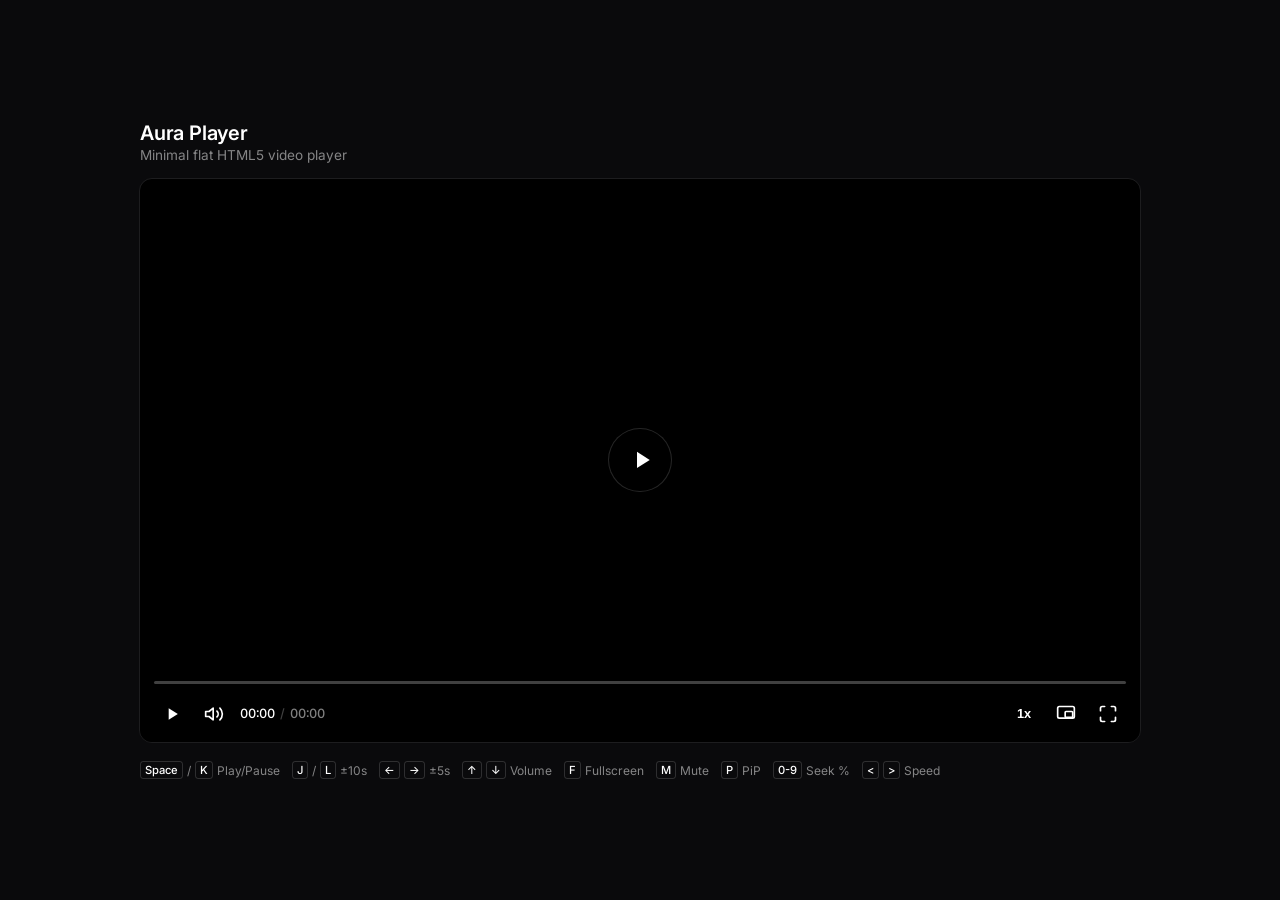
==== commit 7e8e2d9c: "restyle: transform Aura Player to Minimal Flat theme and fix duration bug Co-authored-by: budisumant" ====
--- a/index.html
+++ b/index.html
@@ -3,7 +3,7 @@
 <head>
   <meta charset="UTF-8">
   <meta name="viewport" content="width=device-width, initial-scale=1.0">
-  <title>Aura Player - Minimal Flat HTML5 Video Player</title>
+  <title>Aura Player</title>
   <link rel="stylesheet" href="styles.css">
   <link rel="preconnect" href="https://fonts.googleapis.com">
   <link rel="preconnect" href="https://fonts.gstatic.com" crossorigin>
@@ -13,7 +13,7 @@
   <div class="page-container">
     <header class="header">
       <h1 class="title">Aura Player</h1>
-      <p class="subtitle">Custom HTML5 Video Player</p>
+      <p class="subtitle">Minimal flat HTML5 video player</p>
     </header>
 
     <main class="player-wrapper">
@@ -23,39 +23,68 @@
           Your browser does not support HTML5 video.
         </video>
 
-        <!-- Center Overlay (Play/Pause/Replay/Spinner/Ripples/Error) -->
+        <!-- Top-Center Action Feedback Toast -->
+        <div class="action-feedback-overlay" id="action-feedback" aria-live="polite"></div>
+
+        <!-- Touch Seek Ripples / Hints -->
+        <div class="seek-ripple seek-ripple-left" id="seek-ripple-left">
+          <div class="ripple-content">
+            <svg class="icon" viewBox="0 0 24 24" fill="none" stroke="currentColor" stroke-width="2"><path d="M11 19l-7-7 7-7m8 14l-7-7 7-7"/></svg>
+            <span>-10s</span>
+          </div>
+        </div>
+        <div class="seek-ripple seek-ripple-right" id="seek-ripple-right">
+          <div class="ripple-content">
+            <svg class="icon" viewBox="0 0 24 24" fill="none" stroke="currentColor" stroke-width="2"><path d="M13 5l7 7-7 7M5 5l7 7-7 7"/></svg>
+            <span>+10s</span>
+          </div>
+        </div>
+
+        <!-- Center Overlay (Play/Pause, Replay, Spinner, Error) -->
         <div class="center-overlay" id="center-overlay">
+          <!-- Central Play / Pause / Replay Button -->
           <button class="central-play-btn" id="central-play-btn" aria-label="Toggle Play">
+            <!-- Play Icon -->
             <svg class="icon play-icon" viewBox="0 0 24 24" fill="currentColor">
               <path d="M8 5v14l11-7z"/>
             </svg>
+            <!-- Pause Icon -->
             <svg class="icon pause-icon hidden" viewBox="0 0 24 24" fill="currentColor">
               <path d="M6 19h4V5H6v14zm8-14v14h4V5h-4z"/>
             </svg>
-            <svg class="icon replay-icon hidden" viewBox="0 0 24 24" fill="currentColor">
-              <path d="M12 5V1L7 6l5 5V7c3.31 0 6 2.69 6 6s-2.69 6-6 6-6-2.69-6-6H4c0 4.42 3.58 8 8 8s8-3.58 8-8-3.58-8-8-8z"/>
+            <!-- Replay Icon -->
+            <svg class="icon replay-icon hidden" viewBox="0 0 24 24" fill="none" stroke="currentColor" stroke-width="2.2" stroke-linecap="round" stroke-linejoin="round">
+              <path d="M1 4v6h6"></path>
+              <path d="M3.51 15a9 9 0 1 0 2.13-9.36L1 10"></path>
             </svg>
           </button>
-          <div class="loading-spinner hidden" id="loading-spinner"></div>
-          <div class="seek-ripple seek-ripple-left hidden" id="seek-ripple-left"></div>
-          <div class="seek-ripple seek-ripple-right hidden" id="seek-ripple-right"></div>
+
+          <!-- Loading Spinner -->
+          <div class="loading-spinner hidden" id="loading-spinner">
+            <div class="spinner-ring"></div>
+          </div>
+
+          <!-- Video Error State -->
           <div class="error-state hidden" id="error-state">
-            <svg class="error-icon" viewBox="0 0 24 24" fill="none" stroke="currentColor" stroke-width="2" stroke-linecap="round" stroke-linejoin="round">
-              <circle cx="12" cy="12" r="10"></circle>
-              <line x1="12" y1="8" x2="12" y2="12"></line>
-              <line x1="12" y1="16" x2="12.01" y2="16"></line>
-            </svg>
+            <svg class="icon" viewBox="0 0 24 24" fill="none" stroke="currentColor" stroke-width="2"><circle cx="12" cy="12" r="10"/><line x1="12" y1="8" x2="12" y2="12"/><line x1="12" y1="16" x2="12.01" y2="16"/></svg>
             <span>Playback Error</span>
           </div>
         </div>
 
-        <!-- Action Feedback Overlay -->
-        <div class="action-feedback-overlay" id="action-feedback"></div>
+        <!-- Playback Speed Menu (Positioned relative to player container, upward) -->
+        <div class="speed-menu hidden" id="speed-menu" role="menu" aria-label="Playback Speed">
+          <button class="speed-option" data-speed="0.5" role="menuitemradio" aria-checked="false">0.5x</button>
+          <button class="speed-option" data-speed="0.75" role="menuitemradio" aria-checked="false">0.75x</button>
+          <button class="speed-option active" data-speed="1.0" role="menuitemradio" aria-checked="true">1x</button>
+          <button class="speed-option" data-speed="1.25" role="menuitemradio" aria-checked="false">1.25x</button>
+          <button class="speed-option" data-speed="1.5" role="menuitemradio" aria-checked="false">1.5x</button>
+          <button class="speed-option" data-speed="2.0" role="menuitemradio" aria-checked="false">2x</button>
+        </div>
 
-        <!-- Control Bar -->
+        <!-- Floating Glass Capsule / Pill Controls Bar -->
         <div class="controls-bar" id="controls-bar">
           <!-- Timeline / Progress Bar -->
-          <div class="timeline-container" id="timeline-container">
+          <div class="timeline-container" id="timeline-container" role="slider" tabindex="0" aria-label="Seek timeline" aria-valuemin="0" aria-valuemax="100" aria-valuenow="0" aria-valuetext="00:00">
             <div class="timeline-track" id="timeline-track">
               <div class="buffered-bar" id="buffered-bar"></div>
               <div class="progress-bar" id="progress-bar">
@@ -65,23 +94,27 @@
             <div class="timeline-tooltip" id="timeline-tooltip">00:00</div>
           </div>
 
-          <!-- Bottom Control Bar -->
+          <!-- Bottom Control Buttons Row -->
           <div class="controls-row">
-            <!-- Left Group -->
+            <!-- Left Controls Group -->
             <div class="controls-group left">
               <!-- Play / Pause Button -->
-              <button class="control-btn" id="play-pause-btn" title="Play / Pause (Space)" aria-label="Play/Pause">
+              <button class="control-btn" id="play-pause-btn" title="Play / Pause (Space / K)" aria-label="Play/Pause">
                 <svg class="icon play-icon" viewBox="0 0 24 24" fill="currentColor">
                   <path d="M8 5v14l11-7z"/>
                 </svg>
                 <svg class="icon pause-icon hidden" viewBox="0 0 24 24" fill="currentColor">
                   <path d="M6 19h4V5H6v14zm8-14v14h4V5h-4z"/>
                 </svg>
+                <svg class="icon replay-icon hidden" viewBox="0 0 24 24" fill="none" stroke="currentColor" stroke-width="2.2" stroke-linecap="round" stroke-linejoin="round">
+                  <path d="M1 4v6h6"></path>
+                  <path d="M3.51 15a9 9 0 1 0 2.13-9.36L1 10"></path>
+                </svg>
               </button>
 
-              <!-- Volume Control -->
+              <!-- Volume Control Container -->
               <div class="volume-container" id="volume-container">
-                <button class="control-btn" id="mute-btn" title="Mute / Unmute (M)" aria-label="Mute">
+                <button class="control-btn" id="mute-btn" title="Mute / Unmute (M)" aria-label="Mute" aria-pressed="false">
                   <svg class="icon volume-high-icon" viewBox="0 0 24 24" fill="none" stroke="currentColor" stroke-width="2" stroke-linecap="round" stroke-linejoin="round">
                     <polygon points="11 5 6 9 2 9 2 15 6 15 11 19 11 5"></polygon>
                     <path d="M19.07 4.93a10 10 0 0 1 0 14.14M15.54 8.46a5 5 0 0 1 0 7.07"></path>
@@ -105,23 +138,13 @@
               </div>
             </div>
 
-            <!-- Right Group -->
+            <!-- Right Controls Group -->
             <div class="controls-group right">
-              <!-- Playback Speed Menu -->
-              <div class="speed-control">
-                <button class="control-btn speed-btn" id="speed-btn" title="Playback Speed">1x</button>
-                <div class="speed-menu hidden" id="speed-menu">
-                  <button class="speed-option" data-speed="0.5">0.5x</button>
-                  <button class="speed-option" data-speed="0.75">0.75x</button>
-                  <button class="speed-option active" data-speed="1.0">1.0x</button>
-                  <button class="speed-option" data-speed="1.25">1.25x</button>
-                  <button class="speed-option" data-speed="1.5">1.5x</button>
-                  <button class="speed-option" data-speed="2.0">2.0x</button>
-                </div>
-              </div>
+              <!-- Playback Speed Button -->
+              <button class="control-btn speed-btn" id="speed-btn" title="Playback Speed (< >)" aria-label="Playback Speed" aria-haspopup="true" aria-expanded="false">1x</button>
 
               <!-- Picture in Picture Button -->
-              <button class="control-btn" id="pip-btn" title="Picture in Picture (P)" aria-label="Picture in Picture">
+              <button class="control-btn" id="pip-btn" title="Picture in Picture (P)" aria-label="Picture in Picture" aria-pressed="false">
                 <svg class="icon" viewBox="0 0 24 24" fill="none" stroke="currentColor" stroke-width="2" stroke-linecap="round" stroke-linejoin="round">
                   <rect x="2" y="3" width="20" height="14" rx="2" ry="2"></rect>
                   <rect x="11" y="9" width="9" height="7" rx="1" ry="1"></rect>
@@ -129,7 +152,7 @@
               </button>
 
               <!-- Fullscreen Button -->
-              <button class="control-btn" id="fullscreen-btn" title="Fullscreen (F)" aria-label="Fullscreen">
+              <button class="control-btn" id="fullscreen-btn" title="Fullscreen (F)" aria-label="Fullscreen" aria-pressed="false">
                 <svg class="icon fullscreen-open" viewBox="0 0 24 24" fill="none" stroke="currentColor" stroke-width="2" stroke-linecap="round" stroke-linejoin="round">
                   <path d="M8 3H5a2 2 0 0 0-2 2v3m18 0V5a2 2 0 0 0-2-2h-3m0 18h3a2 2 0 0 0 2-2v-3M3 16v3a2 2 0 0 0 2 2h3"></path>
                 </svg>
@@ -145,12 +168,15 @@
 
     <footer class="footer">
       <div class="keyboard-hints">
-        <span class="hint-badge"><kbd>Space</kbd> Play/Pause</span>
+        <span class="hint-badge"><kbd>Space</kbd> / <kbd>K</kbd> Play/Pause</span>
+        <span class="hint-badge"><kbd>J</kbd> / <kbd>L</kbd> ±10s</span>
         <span class="hint-badge"><kbd>←</kbd> <kbd>→</kbd> ±5s</span>
         <span class="hint-badge"><kbd>↑</kbd> <kbd>↓</kbd> Volume</span>
         <span class="hint-badge"><kbd>F</kbd> Fullscreen</span>
         <span class="hint-badge"><kbd>M</kbd> Mute</span>
         <span class="hint-badge"><kbd>P</kbd> PiP</span>
+        <span class="hint-badge"><kbd>0-9</kbd> Seek %</span>
+        <span class="hint-badge"><kbd>&lt;</kbd> <kbd>&gt;</kbd> Speed</span>
       </div>
     </footer>
   </div>
--- a/styles.css
+++ b/styles.css
@@ -1,17 +1,15 @@
-/* Styles for Aura Player - Minimal Flat Design */
+/* Minimal Flat Custom HTML5 Video Player Styles */
 
 :root {
-  --bg-color: #0a0a0c;
+  --bg-page: #0a0a0c;
   --text-main: #ffffff;
-  --text-muted: #a1a1aa;
-  --text-subtle: #71717a;
-  --card-bg: #18181b;
-  --card-border: rgba(255, 255, 255, 0.1);
-  --error-color: #ef4444;
+  --text-muted: rgba(255, 255, 255, 0.5);
+  --text-dim: rgba(255, 255, 255, 0.35);
 
   --center-size: 64px;
-  --transition-fast: 0.15s ease;
-  --transition-smooth: 0.25s ease;
+
+  --transition-fast: 150ms ease;
+  --transition-smooth: 200ms ease;
 }
 
 * {
@@ -22,14 +20,15 @@
 }
 
 body {
-  font-family: 'Inter', -apple-system, BlinkMacSystemFont, sans-serif;
-  background-color: var(--bg-color);
+  font-family: 'Inter', -apple-system, BlinkMacSystemFont, "Segoe UI", Roboto, sans-serif;
+  background-color: var(--bg-page);
   color: var(--text-main);
   min-height: 100vh;
   display: flex;
   justify-content: center;
   align-items: center;
   padding: 24px;
+  overflow-x: hidden;
 }
 
 .page-container {
@@ -37,10 +36,9 @@
   max-width: 1000px;
   display: flex;
   flex-direction: column;
-  gap: 20px;
-}
-
-/* Header: Small, left-aligned title with muted subtitle */
+  gap: 16px;
+}
+
 .header {
   text-align: left;
 }
@@ -48,23 +46,26 @@
 .title {
   font-size: 1.25rem;
   font-weight: 600;
+  letter-spacing: -0.01em;
   color: var(--text-main);
-  letter-spacing: -0.01em;
+  margin-bottom: 2px;
 }
 
 .subtitle {
-  color: var(--text-subtle);
+  color: var(--text-muted);
   font-size: 0.85rem;
-  margin-top: 2px;
-}
-
-/* Player Wrapper */
+  font-weight: 400;
+  white-space: nowrap;
+}
+
+/* Player Outer Wrapper */
 .player-wrapper {
   width: 100%;
   display: flex;
   justify-content: center;
 }
 
+/* Container Queries enabled on player container */
 .video-container {
   container-type: inline-size;
   container-name: player;
@@ -76,15 +77,7 @@
   overflow: hidden;
   outline: 1px solid rgba(255, 255, 255, 0.08);
   user-select: none;
-}
-
-.video-container:fullscreen,
-.video-container:-webkit-full-screen {
-  border-radius: 0;
-  aspect-ratio: auto;
-  outline: none;
-  width: 100vw;
-  height: 100vh;
+  -webkit-user-select: none;
 }
 
 .video-container video {
@@ -94,25 +87,88 @@
   display: block;
 }
 
-/* Center Overlay (Grid layout) */
+/* Hide cursor when controls hidden while playing */
+.video-container.controls-hidden.is-playing {
+  cursor: none;
+}
+
+/* Top-Center Action Feedback Toast */
+.action-feedback-overlay {
+  position: absolute;
+  top: 16px;
+  left: 50%;
+  transform: translateX(-50%) translateY(-8px);
+  background: rgba(0, 0, 0, 0.7);
+  color: #ffffff;
+  padding: 6px 14px;
+  border-radius: 20px;
+  font-size: 0.8rem;
+  font-weight: 500;
+  letter-spacing: 0.01em;
+  pointer-events: none;
+  opacity: 0;
+  transition: opacity var(--transition-fast), transform var(--transition-fast);
+  z-index: 20;
+}
+
+.action-feedback-overlay.show {
+  opacity: 1;
+  transform: translateX(-50%) translateY(0);
+}
+
+/* Touch Seek Ripples */
+.seek-ripple {
+  position: absolute;
+  top: 0;
+  bottom: 0;
+  width: 35%;
+  display: flex;
+  align-items: center;
+  justify-content: center;
+  pointer-events: none;
+  opacity: 0;
+  transition: opacity 200ms ease;
+  z-index: 15;
+}
+
+.seek-ripple-left { left: 0; background: radial-gradient(circle at 20% 50%, rgba(255, 255, 255, 0.1), transparent 70%); }
+.seek-ripple-right { right: 0; background: radial-gradient(circle at 80% 50%, rgba(255, 255, 255, 0.1), transparent 70%); }
+
+.seek-ripple.active {
+  opacity: 1;
+}
+
+.ripple-content {
+  display: flex;
+  flex-direction: column;
+  align-items: center;
+  gap: 4px;
+  color: #ffffff;
+  font-size: 0.8rem;
+  font-weight: 600;
+  background: rgba(0, 0, 0, 0.6);
+  padding: 10px 16px;
+  border-radius: 30px;
+}
+
+/* Center Overlay: CSS Grid Stacking */
 .center-overlay {
   position: absolute;
   inset: 0;
   display: grid;
   place-items: center;
-  align-content: center;
   pointer-events: none;
-  z-index: 5;
+  z-index: 10;
 }
 
 .center-overlay > * {
   grid-area: 1 / 1;
 }
 
-/* Center Play / Pause / Replay Button */
+/* Central Play / Pause / Replay Button */
 .central-play-btn {
-  width: var(--center-size);
-  height: var(--center-size);
+  width: var(--center-size, 64px);
+  height: var(--center-size, 64px);
   border-radius: 50%;
   background: rgba(0, 0, 0, 0.55);
   border: 1px solid rgba(255, 255, 255, 0.15);
@@ -123,148 +179,144 @@
   cursor: pointer;
   opacity: 0;
   pointer-events: none;
-  transition: opacity var(--transition-fast), transform var(--transition-fast), background var(--transition-fast);
-  z-index: 6;
-}
-
-.video-container:hover .central-play-btn,
-.video-container.paused .central-play-btn,
-.video-container.ended .central-play-btn,
+  transform: scale(0.92);
+  transition: transform var(--transition-fast), opacity var(--transition-fast);
+}
+
 .video-container:not(.controls-hidden) .central-play-btn {
   opacity: 1;
   pointer-events: auto;
-}
-
-.central-play-btn:hover {
-  background: rgba(0, 0, 0, 0.75);
-  border-color: rgba(255, 255, 255, 0.3);
+  transform: scale(1);
+}
+
+.video-container.center-too-small .central-play-btn {
+  display: none !important;
+}
+
+@media (hover: hover) {
+  .central-play-btn:hover {
+    background: rgba(0, 0, 0, 0.7);
+    border-color: rgba(255, 255, 255, 0.3);
+    transform: scale(1.05) !important;
+  }
 }
 
 .central-play-btn:active {
-  transform: scale(0.94);
+  transform: scale(0.94) !important;
 }
 
 .central-play-btn .icon {
-  width: calc(var(--center-size) * 0.45);
-  height: calc(var(--center-size) * 0.45);
-}
-
-.video-container.ended .central-play-btn .play-icon,
-.video-container.ended .central-play-btn .pause-icon {
-  display: none !important;
-}
-
-.video-container.ended .central-play-btn .replay-icon {
-  display: block !important;
-}
-
-/* Loading Spinner */
+  width: 45%;
+  height: 45%;
+  transition: opacity var(--transition-fast);
+}
+
+.central-play-btn .play-icon {
+  transform: translateX(6%);
+}
+
+.central-play-btn .pause-icon,
+.central-play-btn .replay-icon {
+  transform: none;
+}
+
+/* Loading Spinner state */
+.video-container.is-loading .central-play-btn .icon {
+  opacity: 0 !important;
+}
+
 .loading-spinner {
-  width: var(--center-size);
-  height: var(--center-size);
+  width: var(--center-size, 64px);
+  height: var(--center-size, 64px);
   border-radius: 50%;
+  background: rgba(0, 0, 0, 0.55);
+  border: 1px solid rgba(255, 255, 255, 0.15);
+  display: flex;
+  align-items: center;
+  justify-content: center;
+  pointer-events: none;
+  opacity: 0;
+  transform: scale(0.92);
+  transition: opacity var(--transition-fast), transform var(--transition-fast);
+  z-index: 11;
+}
+
+.video-container.is-loading .loading-spinner {
+  opacity: 1;
+  transform: scale(1);
+}
+
+.spinner-ring {
+  width: 50%;
+  height: 50%;
   border: 3px solid rgba(255, 255, 255, 0.25);
   border-top-color: #ffffff;
+  border-radius: 50%;
   animation: spin 1.6s linear infinite;
-  pointer-events: none;
-  z-index: 7;
+  transform-origin: 50% 50%;
 }
 
 @keyframes spin {
-  to {
-    transform: rotate(360deg);
-  }
-}
-
-.video-container.is-loading .central-play-btn {
-  opacity: 0 !important;
-  pointer-events: none !important;
-}
-
-.video-container:not(.is-loading) .loading-spinner {
-  display: none !important;
-}
-
-/* Error State Card */
+  to { transform: rotate(360deg); }
+}
+
+/* Error State */
 .error-state {
   display: flex;
   align-items: center;
-  gap: 10px;
-  background: var(--card-bg);
-  border: 1px solid var(--card-border);
+  gap: 8px;
+  background: #18181b;
+  border: 1px solid rgba(239, 68, 68, 0.3);
+  color: #ef4444;
+  padding: 10px 16px;
   border-radius: 10px;
-  padding: 12px 18px;
-  color: var(--error-color);
   font-size: 0.85rem;
   font-weight: 500;
-  z-index: 8;
   pointer-events: auto;
 }
 
-.error-state .error-icon {
+.error-state .icon {
   width: 20px;
   height: 20px;
-  stroke: var(--error-color);
-}
-
-/* Action Feedback Toast (Top-Center) */
-.action-feedback-overlay {
-  position: absolute;
-  top: 16px;
-  left: 50%;
-  transform: translateX(-50%);
-  background: rgba(0, 0, 0, 0.7);
-  color: #ffffff;
-  padding: 6px 14px;
-  border-radius: 20px;
-  font-size: 0.8rem;
-  font-weight: 500;
-  pointer-events: none;
-  opacity: 0;
-  transition: opacity var(--transition-fast);
-  z-index: 12;
-  white-space: nowrap;
-}
-
-.action-feedback-overlay.show {
-  opacity: 1;
-}
-
-/* Controls Bar - Bottom-Glued Full-Width Scrim */
+  color: #ef4444;
+  stroke: #ef4444;
+}
+
+/* Full-width Glued Controls Bar */
 .controls-bar {
   position: absolute;
   bottom: 0;
   left: 0;
   right: 0;
-  background: linear-gradient(to top, rgba(0, 0, 0, 0.75), transparent);
+  background: linear-gradient(to top, rgba(0, 0, 0, 0.75) 0%, rgba(0, 0, 0, 0.35) 70%, transparent 100%);
+  border-radius: 0;
   padding: 8px 14px 10px;
   display: flex;
   flex-direction: column;
   gap: 6px;
+  opacity: 1;
+  transform: translateY(0);
   transition: opacity var(--transition-smooth), transform var(--transition-smooth);
-  z-index: 10;
-}
-
-/* Hide controls on inactivity when playing or controls-hidden */
-.video-container.user-inactive:not(.paused):not(.ended) .controls-bar,
-.video-container.controls-hidden:not(.paused):not(.ended) .controls-bar {
-  opacity: 0;
-  pointer-events: none;
-}
-
-.video-container.user-inactive:not(.paused):not(.ended) {
-  cursor: none;
-}
-
-/* Timeline Container */
+  z-index: 25;
+}
+
+/* Hide controls */
+.video-container.controls-hidden .controls-bar {
+  opacity: 0 !important;
+  transform: translateY(4px) !important;
+  pointer-events: none !important;
+}
+
+/* Timeline / Progress Bar */
 .timeline-container {
   position: relative;
   width: 100%;
-  height: 16px;
+  height: 14px;
   display: flex;
   align-items: center;
   cursor: pointer;
   touch-action: none;
+  outline: none;
 }
 
 .timeline-track {
@@ -278,6 +330,7 @@
 }
 
 .timeline-container:hover .timeline-track,
+.timeline-container:focus-visible .timeline-track,
 .timeline-container.dragging .timeline-track {
   height: 5px;
 }
@@ -315,28 +368,29 @@
 }
 
 .timeline-container:hover .progress-thumb,
-.timeline-container.dragging .progress-thumb,
-.timeline-container:focus-within .progress-thumb {
+.timeline-container:focus-visible .progress-thumb,
+.timeline-container.dragging .progress-thumb {
   transform: translateY(-50%) scale(1);
 }
 
-/* Timeline Tooltip */
+/* Clamped Timeline Tooltip */
 .timeline-tooltip {
   position: absolute;
-  bottom: 22px;
+  bottom: 20px;
   transform: translateX(-50%);
-  background: var(--card-bg);
-  color: #ffffff;
-  padding: 4px 8px;
+  background: #18181b;
+  border: 1px solid rgba(255, 255, 255, 0.1);
+  color: #ffffff;
+  padding: 3px 8px;
   border-radius: 6px;
-  font-size: 0.75rem;
+  font-size: 0.72rem;
   font-weight: 500;
   font-variant-numeric: tabular-nums;
   pointer-events: none;
   opacity: 0;
   transition: opacity var(--transition-fast);
-  border: 1px solid var(--card-border);
   white-space: nowrap;
+  z-index: 30;
 }
 
 .timeline-container:hover .timeline-tooltip,
@@ -349,12 +403,13 @@
   display: flex;
   align-items: center;
   justify-content: space-between;
+  gap: 8px;
 }
 
 .controls-group {
   display: flex;
   align-items: center;
-  gap: 8px;
+  gap: 6px;
 }
 
 /* Control Buttons */
@@ -370,12 +425,14 @@
   align-items: center;
   justify-content: center;
   cursor: pointer;
+  outline: none;
   transition: background var(--transition-fast), transform var(--transition-fast);
 }
 
 @media (hover: hover) {
   .control-btn:hover {
     background: rgba(255, 255, 255, 0.12);
+    color: #ffffff;
   }
 }
 
@@ -383,7 +440,8 @@
   transform: scale(0.94);
 }
 
-.control-btn:focus-visible {
+.control-btn:focus-visible,
+.timeline-container:focus-visible {
   outline: 2px solid #ffffff;
   outline-offset: 2px;
 }
@@ -397,11 +455,10 @@
   display: none !important;
 }
 
-/* Volume Container & Slider */
+/* Volume Control Container */
 .volume-container {
   display: flex;
   align-items: center;
-  gap: 4px;
   position: relative;
 }
 
@@ -412,18 +469,20 @@
   opacity: 0;
   display: flex;
   align-items: center;
+  padding-left: 0;
 }
 
 .volume-container:hover .volume-slider-wrapper,
-.volume-slider-wrapper:focus-within {
-  width: 70px;
+.volume-container:focus-within .volume-slider-wrapper {
+  width: 66px;
   opacity: 1;
+  padding-left: 4px;
 }
 
 .volume-slider {
   -webkit-appearance: none;
   appearance: none;
-  width: 65px;
+  width: 58px;
   height: 3px;
   border-radius: 2px;
   background: rgba(255, 255, 255, 0.25);
@@ -456,11 +515,12 @@
   font-weight: 500;
   color: var(--text-muted);
   font-variant-numeric: tabular-nums;
-  margin-left: 4px;
+  margin-left: 2px;
+  white-space: nowrap;
 }
 
 .time-display #current-time {
-  color: #ffffff;
+  color: var(--text-main);
 }
 
 .time-separator {
@@ -468,41 +528,68 @@
   opacity: 0.5;
 }
 
-/* Playback Speed Menu */
-.speed-control {
-  position: relative;
-}
-
+/* Speed Menu Button & Popover */
 .speed-btn {
   font-size: 0.8rem;
   font-weight: 600;
-  border-radius: 6px;
-  width: auto;
-  padding: 0 8px;
+  width: 36px;
+}
+
+.speed-btn[aria-expanded="true"] {
+  background: rgba(255, 255, 255, 0.12);
 }
 
 .speed-menu {
   position: absolute;
-  bottom: 100%;
-  right: 0;
-  margin-bottom: 8px;
-  background: var(--card-bg);
-  border: 1px solid var(--card-border);
+  bottom: calc(var(--controls-h, 56px) + 6px);
+  right: 12px;
+  width: 100px;
+  max-height: calc(100% - var(--controls-h, 56px) - 12px);
+  overflow-y: auto;
+  overscroll-behavior: contain;
+  scrollbar-width: none;
+  background: #18181b;
+  border: 1px solid rgba(255, 255, 255, 0.1);
   border-radius: 10px;
-  padding: 6px;
+  padding: 4px;
   display: flex;
   flex-direction: column;
   gap: 2px;
-  box-shadow: 0 8px 20px rgba(0, 0, 0, 0.5);
-  z-index: 20;
-  min-width: 80px;
+  z-index: 35;
+  transition: opacity 150ms ease, transform 150ms ease, visibility 150ms ease;
+}
+
+.speed-menu::-webkit-scrollbar {
+  display: none;
+}
+
+.speed-menu.hidden {
+  opacity: 0 !important;
+  transform: scale(0.96) !important;
+  pointer-events: none !important;
+  visibility: hidden !important;
+}
+
+.speed-menu:not(.hidden) {
+  opacity: 1;
+  transform: scale(1);
+  pointer-events: auto;
+  visibility: visible;
+}
+
+.speed-menu.two-col {
+  display: grid;
+  grid-template-columns: repeat(2, 1fr);
+  width: auto;
+  gap: 4px;
 }
 
 .speed-option {
   background: transparent;
   border: none;
   color: #ffffff;
-  padding: 6px 12px;
+  height: 30px;
+  padding: 0 10px;
   border-radius: 6px;
   font-size: 0.75rem;
   font-weight: 500;
@@ -511,106 +598,131 @@
   display: flex;
   align-items: center;
   justify-content: space-between;
-  transition: background var(--transition-fast);
+  transition: background var(--transition-fast), color var(--transition-fast);
 }
 
 @media (hover: hover) {
   .speed-option:hover {
     background: rgba(255, 255, 255, 0.08);
+    color: #ffffff;
   }
 }
 
 .speed-option.active {
+  color: #ffffff;
+  font-weight: 600;
   background: rgba(255, 255, 255, 0.12);
-  font-weight: 600;
 }
 
 .speed-option.active::after {
-  content: '';
-  width: 5px;
-  height: 5px;
-  border-radius: 50%;
-  background: #ffffff;
+  content: '•';
+  margin-left: 6px;
+  font-size: 0.9rem;
+  color: #ffffff;
 }
 
 /* Keyboard Hints Footer */
 .footer {
   display: flex;
   justify-content: flex-start;
+  margin-top: 4px;
 }
 
 .keyboard-hints {
   display: flex;
   flex-wrap: wrap;
   gap: 12px;
+  font-size: 0.75rem;
+  color: var(--text-muted);
 }
 
 .hint-badge {
-  font-size: 0.75rem;
-  color: var(--text-subtle);
-  display: flex;
+  display: inline-flex;
   align-items: center;
   gap: 4px;
 }
 
 kbd {
   background: transparent;
-  color: var(--text-muted);
-  padding: 1px 5px;
-  border-radius: 4px;
-  border: 1px solid rgba(255, 255, 255, 0.12);
+  color: #ffffff;
+  padding: 1px 4px;
+  border-radius: 3px;
+  border: 1px solid rgba(255, 255, 255, 0.15);
   font-family: inherit;
   font-size: 0.7rem;
   font-weight: 500;
 }
 
-/* Container Queries for responsive sizing */
+/* Container Queries for Overlap/Collision Prevention */
 @container player (max-width: 520px) {
-  :host, .video-container {
+  :root, .video-container {
     --center-size: 48px;
   }
-
+  .volume-slider-wrapper {
+    display: none !important;
+  }
   .controls-bar {
     padding: 6px 10px 8px;
-  }
-
+    gap: 4px;
+  }
   .control-btn {
     width: 34px;
     height: 34px;
     min-width: 34px;
   }
-
-  .volume-slider-wrapper {
-    width: 55px;
-    opacity: 1;
-  }
-
+  .speed-menu {
+    right: 8px;
+    bottom: calc(var(--controls-h, 50px) + 4px);
+  }
+  .speed-option {
+    height: 28px;
+    font-size: 0.75rem;
+  }
+}
+
+@container player (max-width: 420px) {
+  #pip-btn {
+    display: none !important;
+  }
   .time-display {
     font-size: 0.75rem;
   }
 }
 
 @container player (max-width: 340px) {
-  :host, .video-container {
+  :root, .video-container {
     --center-size: 40px;
   }
-
-  .volume-slider-wrapper {
+  .speed-btn {
+    font-size: 0.75rem;
+    width: 32px;
+  }
+  .time-separator, #duration-time {
     display: none;
   }
 }
 
-/* Reduced Motion Fallback */
+/* Fullscreen Mode Fixes */
+.video-container:fullscreen,
+.video-container:-webkit-full-screen {
+  border-radius: 0 !important;
+  aspect-ratio: auto !important;
+  width: 100vw !important;
+  height: 100vh !important;
+  outline: none !important;
+}
+
+.video-container:fullscreen .controls-bar,
+.video-container:-webkit-full-screen .controls-bar {
+  padding-bottom: calc(10px + env(safe-area-inset-bottom, 0px));
+  padding-left: calc(14px + env(safe-area-inset-left, 0px));
+  padding-right: calc(14px + env(safe-area-inset-right, 0px));
+}
+
+/* Reduced Motion rule preserves spinner rotation */
 @media (prefers-reduced-motion: reduce) {
-  *, ::before, ::after {
-    animation-duration: 0.01ms !important;
+  *:not(.spinner-ring) {
     animation-iteration-count: 1 !important;
     transition-duration: 0.01ms !important;
-    scroll-behavior: auto !important;
-  }
-
-  /* Exception: Loading spinner must keep rotating continuously */
-  .loading-spinner {
-    animation: spin 1.6s linear infinite !important;
-  }
-}
+  }
+}
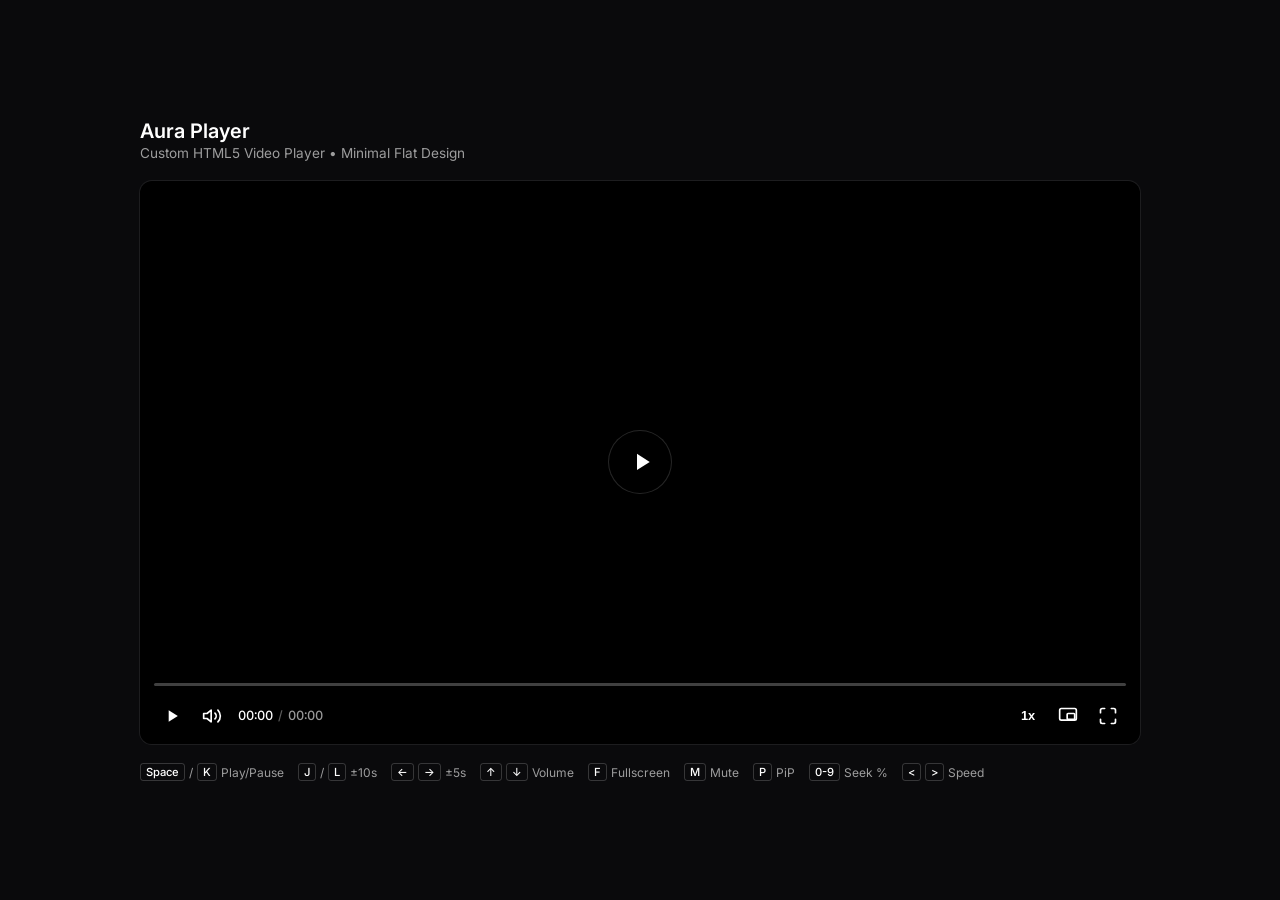
==== commit 1172df28: "Restyle video player to Minimal Flat and fix duration bug Co-authored-by: budisumanto <314107412+bud" ====
--- a/index.html
+++ b/index.html
@@ -3,17 +3,17 @@
 <head>
   <meta charset="UTF-8">
   <meta name="viewport" content="width=device-width, initial-scale=1.0">
-  <title>Aura Player</title>
+  <title>Aura Player - Minimal Flat Video Player</title>
   <link rel="stylesheet" href="styles.css">
   <link rel="preconnect" href="https://fonts.googleapis.com">
   <link rel="preconnect" href="https://fonts.gstatic.com" crossorigin>
-  <link href="https://fonts.googleapis.com/css2?family=Inter:wght@300;400;500;600;700&display=swap" rel="stylesheet">
+  <link href="https://fonts.googleapis.com/css2?family=Inter:wght@400;500;600;700&display=swap" rel="stylesheet">
 </head>
 <body>
   <div class="page-container">
     <header class="header">
       <h1 class="title">Aura Player</h1>
-      <p class="subtitle">Minimal flat HTML5 video player</p>
+      <p class="subtitle">Custom HTML5 Video Player • Minimal Flat Design</p>
     </header>
 
     <main class="player-wrapper">
@@ -71,7 +71,7 @@
           </div>
         </div>
 
-        <!-- Playback Speed Menu (Positioned relative to player container, upward) -->
+        <!-- Playback Speed Menu -->
         <div class="speed-menu hidden" id="speed-menu" role="menu" aria-label="Playback Speed">
           <button class="speed-option" data-speed="0.5" role="menuitemradio" aria-checked="false">0.5x</button>
           <button class="speed-option" data-speed="0.75" role="menuitemradio" aria-checked="false">0.75x</button>
@@ -81,7 +81,7 @@
           <button class="speed-option" data-speed="2.0" role="menuitemradio" aria-checked="false">2x</button>
         </div>
 
-        <!-- Floating Glass Capsule / Pill Controls Bar -->
+        <!-- Flush Bottom Controls Bar -->
         <div class="controls-bar" id="controls-bar">
           <!-- Timeline / Progress Bar -->
           <div class="timeline-container" id="timeline-container" role="slider" tabindex="0" aria-label="Seek timeline" aria-valuemin="0" aria-valuemax="100" aria-valuenow="0" aria-valuetext="00:00">
@@ -183,4 +183,4 @@
 
   <script src="app.js"></script>
 </body>
-</html>
+</html>
--- a/styles.css
+++ b/styles.css
@@ -1,15 +1,15 @@
-/* Minimal Flat Custom HTML5 Video Player Styles */
+/* CSS Styles for Aura Player - Minimal Flat Theme */
 
 :root {
   --bg-page: #0a0a0c;
   --text-main: #ffffff;
-  --text-muted: rgba(255, 255, 255, 0.5);
-  --text-dim: rgba(255, 255, 255, 0.35);
+  --text-muted: rgba(255, 255, 255, 0.6);
+  --error-color: #ef4444;
 
   --center-size: 64px;
 
-  --transition-fast: 150ms ease;
-  --transition-smooth: 200ms ease;
+  --transition-fast: 150ms cubic-bezier(0.16, 1, 0.3, 1);
+  --transition-smooth: 200ms cubic-bezier(0.16, 1, 0.3, 1);
 }
 
 * {
@@ -27,7 +27,7 @@
   display: flex;
   justify-content: center;
   align-items: center;
-  padding: 24px;
+  padding: 20px;
   overflow-x: hidden;
 }
 
@@ -36,9 +36,10 @@
   max-width: 1000px;
   display: flex;
   flex-direction: column;
-  gap: 16px;
-}
-
+  gap: 20px;
+}
+
+/* Page Header: small, left-aligned title (1.25rem, weight 600) with muted one-line subtitle */
 .header {
   text-align: left;
 }
@@ -46,8 +47,7 @@
 .title {
   font-size: 1.25rem;
   font-weight: 600;
-  letter-spacing: -0.01em;
-  color: var(--text-main);
+  color: #ffffff;
   margin-bottom: 2px;
 }
 
@@ -55,7 +55,6 @@
   color: var(--text-muted);
   font-size: 0.85rem;
   font-weight: 400;
-  white-space: nowrap;
 }
 
 /* Player Outer Wrapper */
@@ -66,16 +65,18 @@
 }
 
 /* Container Queries enabled on player container */
+/* Player: radius 12px, no heavy shadow (only 1px rgba(255,255,255,.08) outline). Keep 16/9 aspect ratio */
 .video-container {
   container-type: inline-size;
   container-name: player;
   position: relative;
   width: 100%;
   aspect-ratio: 16 / 9;
-  background-color: #000000;
+  background-color: #000;
   border-radius: 12px;
   overflow: hidden;
-  outline: 1px solid rgba(255, 255, 255, 0.08);
+  box-shadow: 0 0 0 1px rgba(255, 255, 255, 0.08);
+  outline: none;
   user-select: none;
   -webkit-user-select: none;
 }
@@ -92,17 +93,17 @@
   cursor: none;
 }
 
-/* Top-Center Action Feedback Toast */
+/* Action Feedback Toast (top-center): solid rgba(0,0,0,.7) rounded label, small text */
 .action-feedback-overlay {
   position: absolute;
   top: 16px;
   left: 50%;
-  transform: translateX(-50%) translateY(-8px);
+  transform: translateX(-50%) translateY(-10px) scale(0.95);
   background: rgba(0, 0, 0, 0.7);
   color: #ffffff;
   padding: 6px 14px;
   border-radius: 20px;
-  font-size: 0.8rem;
+  font-size: 0.78rem;
   font-weight: 500;
   letter-spacing: 0.01em;
   pointer-events: none;
@@ -113,7 +114,7 @@
 
 .action-feedback-overlay.show {
   opacity: 1;
-  transform: translateX(-50%) translateY(0);
+  transform: translateX(-50%) translateY(0) scale(1);
 }
 
 /* Touch Seek Ripples */
@@ -143,15 +144,15 @@
   flex-direction: column;
   align-items: center;
   gap: 4px;
-  color: #ffffff;
-  font-size: 0.8rem;
+  color: #fff;
+  font-size: 0.85rem;
   font-weight: 600;
   background: rgba(0, 0, 0, 0.6);
   padding: 10px 16px;
-  border-radius: 30px;
-}
-
-/* Center Overlay: CSS Grid Stacking */
+  border-radius: 20px;
+}
+
+/* Center Overlay is truly centered using CSS Grid */
 .center-overlay {
   position: absolute;
   inset: 0;
@@ -165,21 +166,21 @@
   grid-area: 1 / 1;
 }
 
-/* Central Play / Pause / Replay Button */
+/* Center button: solid rgba(0,0,0,.55) circle, 1px rgba(255,255,255,.15) border, white icon */
 .central-play-btn {
   width: var(--center-size, 64px);
   height: var(--center-size, 64px);
   border-radius: 50%;
   background: rgba(0, 0, 0, 0.55);
   border: 1px solid rgba(255, 255, 255, 0.15);
-  color: #ffffff;
+  color: #fff;
   display: flex;
   align-items: center;
   justify-content: center;
   cursor: pointer;
   opacity: 0;
   pointer-events: none;
-  transform: scale(0.92);
+  transform: scale(0.9);
   transition: transform var(--transition-fast), opacity var(--transition-fast);
 }
 
@@ -220,11 +221,12 @@
   transform: none;
 }
 
-/* Loading Spinner state */
+/* When .is-loading, hide central button icons */
 .video-container.is-loading .central-play-btn .icon {
   opacity: 0 !important;
 }
 
+/* Spinner: same circle with a 3px ring (rgba(255,255,255,.25) track, white arc) */
 .loading-spinner {
   width: var(--center-size, 64px);
   height: var(--center-size, 64px);
@@ -236,7 +238,7 @@
   justify-content: center;
   pointer-events: none;
   opacity: 0;
-  transform: scale(0.92);
+  transform: scale(0.9);
   transition: opacity var(--transition-fast), transform var(--transition-fast);
   z-index: 11;
 }
@@ -247,8 +249,8 @@
 }
 
 .spinner-ring {
-  width: 50%;
-  height: 50%;
+  width: 55%;
+  height: 55%;
   border: 3px solid rgba(255, 255, 255, 0.25);
   border-top-color: #ffffff;
   border-radius: 50%;
@@ -260,15 +262,15 @@
   to { transform: rotate(360deg); }
 }
 
-/* Error State */
+/* Error state: solid dark card with a red (#ef4444) icon and text */
 .error-state {
   display: flex;
   align-items: center;
   gap: 8px;
   background: #18181b;
-  border: 1px solid rgba(239, 68, 68, 0.3);
-  color: #ef4444;
-  padding: 10px 16px;
+  border: 1px solid rgba(255, 255, 255, 0.1);
+  color: var(--error-color);
+  padding: 10px 18px;
   border-radius: 10px;
   font-size: 0.85rem;
   font-weight: 500;
@@ -278,18 +280,18 @@
 .error-state .icon {
   width: 20px;
   height: 20px;
-  color: #ef4444;
-  stroke: #ef4444;
-}
-
-/* Full-width Glued Controls Bar */
+  stroke: var(--error-color);
+}
+
+/* Controls: a full-width bar glued to the bottom edge (no inset, no pill, no border radius). */
+/* Background: a simple vertical gradient scrim (transparent -> rgba(0,0,0,.75)), not blur. */
+/* Layout: thin timeline on top, buttons row under it, padding 8px 14px 10px (6px 10px 8px at <=520px). */
 .controls-bar {
   position: absolute;
   bottom: 0;
   left: 0;
   right: 0;
-  background: linear-gradient(to top, rgba(0, 0, 0, 0.75) 0%, rgba(0, 0, 0, 0.35) 70%, transparent 100%);
-  border-radius: 0;
+  background: linear-gradient(to top, rgba(0, 0, 0, 0.75) 0%, transparent 100%);
   padding: 8px 14px 10px;
   display: flex;
   flex-direction: column;
@@ -300,14 +302,13 @@
   z-index: 25;
 }
 
-/* Hide controls */
 .video-container.controls-hidden .controls-bar {
   opacity: 0 !important;
   transform: translateY(4px) !important;
   pointer-events: none !important;
 }
 
-/* Timeline / Progress Bar */
+/* Timeline: 3px track (rgba(255,255,255,.25)), buffered layer rgba(255,255,255,.4), progress fill solid white. Grows to 5px on hover/drag. Thumb = 12px solid white circle, visible on hover/drag/focus. Tooltip = small solid #18181b rounded 6px label, clamped inside the track. */
 .timeline-container {
   position: relative;
   width: 100%;
@@ -373,22 +374,22 @@
   transform: translateY(-50%) scale(1);
 }
 
-/* Clamped Timeline Tooltip */
+/* Tooltip = small solid #18181b rounded 6px label, clamped inside the track */
 .timeline-tooltip {
   position: absolute;
   bottom: 20px;
   transform: translateX(-50%);
   background: #18181b;
-  border: 1px solid rgba(255, 255, 255, 0.1);
   color: #ffffff;
-  padding: 3px 8px;
+  padding: 3px 7px;
   border-radius: 6px;
-  font-size: 0.72rem;
+  font-size: 0.75rem;
   font-weight: 500;
   font-variant-numeric: tabular-nums;
   pointer-events: none;
   opacity: 0;
   transition: opacity var(--transition-fast);
+  border: 1px solid rgba(255, 255, 255, 0.1);
   white-space: nowrap;
   z-index: 30;
 }
@@ -409,10 +410,10 @@
 .controls-group {
   display: flex;
   align-items: center;
-  gap: 6px;
-}
-
-/* Control Buttons */
+  gap: 4px;
+}
+
+/* Buttons: icon-only, white, 36px (34px at <=520px), circular hover background rgba(255,255,255,.12) (only inside @media (hover: hover)), :active scale(.94), visible :focus-visible ring (2px white). */
 .control-btn {
   background: transparent;
   border: none;
@@ -432,7 +433,6 @@
 @media (hover: hover) {
   .control-btn:hover {
     background: rgba(255, 255, 255, 0.12);
-    color: #ffffff;
   }
 }
 
@@ -474,7 +474,7 @@
 
 .volume-container:hover .volume-slider-wrapper,
 .volume-container:focus-within .volume-slider-wrapper {
-  width: 66px;
+  width: 64px;
   opacity: 1;
   padding-left: 4px;
 }
@@ -482,7 +482,7 @@
 .volume-slider {
   -webkit-appearance: none;
   appearance: none;
-  width: 58px;
+  width: 56px;
   height: 3px;
   border-radius: 2px;
   background: rgba(255, 255, 255, 0.25);
@@ -509,26 +509,26 @@
   border: none;
 }
 
-/* Time Display */
+/* Typography: Inter, tabular numbers for time, sizes 0.8rem for time / 0.75rem for menus. */
 .time-display {
   font-size: 0.8rem;
   font-weight: 500;
   color: var(--text-muted);
   font-variant-numeric: tabular-nums;
-  margin-left: 2px;
+  margin-left: 4px;
   white-space: nowrap;
 }
 
 .time-display #current-time {
-  color: var(--text-main);
+  color: #ffffff;
 }
 
 .time-separator {
   margin: 0 2px;
-  opacity: 0.5;
-}
-
-/* Speed Menu Button & Popover */
+  opacity: 0.6;
+}
+
+/* Speed menu: small solid dark card (#18181b, 1px rgba(255,255,255,.1) border, radius 10px), vertical list, white text, active item = white text + rgba(255,255,255,.12) background + small dot. No blur. */
 .speed-btn {
   font-size: 0.8rem;
   font-weight: 600;
@@ -541,10 +541,10 @@
 
 .speed-menu {
   position: absolute;
-  bottom: calc(var(--controls-h, 56px) + 6px);
-  right: 12px;
+  bottom: calc(var(--controls-h, 50px) + 6px);
+  right: 14px;
   width: 100px;
-  max-height: calc(100% - var(--controls-h, 56px) - 12px);
+  max-height: calc(100% - var(--controls-h, 50px) - 12px);
   overflow-y: auto;
   overscroll-behavior: contain;
   scrollbar-width: none;
@@ -556,6 +556,7 @@
   flex-direction: column;
   gap: 2px;
   z-index: 35;
+  transform-origin: bottom right;
   transition: opacity 150ms ease, transform 150ms ease, visibility 150ms ease;
 }
 
@@ -589,7 +590,7 @@
   border: none;
   color: #ffffff;
   height: 30px;
-  padding: 0 10px;
+  padding: 0 8px;
   border-radius: 6px;
   font-size: 0.75rem;
   font-weight: 500;
@@ -598,13 +599,12 @@
   display: flex;
   align-items: center;
   justify-content: space-between;
-  transition: background var(--transition-fast), color var(--transition-fast);
+  transition: background var(--transition-fast);
 }
 
 @media (hover: hover) {
   .speed-option:hover {
-    background: rgba(255, 255, 255, 0.08);
-    color: #ffffff;
+    background: rgba(255, 255, 255, 0.12);
   }
 }
 
@@ -616,22 +616,21 @@
 
 .speed-option.active::after {
   content: '•';
-  margin-left: 6px;
+  margin-left: 4px;
   font-size: 0.9rem;
-  color: #ffffff;
-}
-
-/* Keyboard Hints Footer */
+}
+
+/* Keyboard hints footer: tiny muted text, no bordered badge boxes (kbd gets a subtle 1px border only). */
 .footer {
   display: flex;
   justify-content: flex-start;
-  margin-top: 4px;
 }
 
 .keyboard-hints {
   display: flex;
   flex-wrap: wrap;
-  gap: 12px;
+  align-items: center;
+  gap: 10px 14px;
   font-size: 0.75rem;
   color: var(--text-muted);
 }
@@ -645,15 +644,15 @@
 kbd {
   background: transparent;
   color: #ffffff;
-  padding: 1px 4px;
+  padding: 1px 5px;
   border-radius: 3px;
-  border: 1px solid rgba(255, 255, 255, 0.15);
+  border: 1px solid rgba(255, 255, 255, 0.18);
   font-family: inherit;
   font-size: 0.7rem;
   font-weight: 500;
 }
 
-/* Container Queries for Overlap/Collision Prevention */
+/* Container Queries for Responsive Layout */
 @container player (max-width: 520px) {
   :root, .video-container {
     --center-size: 48px;
@@ -663,7 +662,6 @@
   }
   .controls-bar {
     padding: 6px 10px 8px;
-    gap: 4px;
   }
   .control-btn {
     width: 34px;
@@ -671,12 +669,7 @@
     min-width: 34px;
   }
   .speed-menu {
-    right: 8px;
-    bottom: calc(var(--controls-h, 50px) + 4px);
-  }
-  .speed-option {
-    height: 28px;
-    font-size: 0.75rem;
+    right: 10px;
   }
 }
 
@@ -684,45 +677,34 @@
   #pip-btn {
     display: none !important;
   }
-  .time-display {
-    font-size: 0.75rem;
-  }
 }
 
 @container player (max-width: 340px) {
   :root, .video-container {
     --center-size: 40px;
   }
-  .speed-btn {
-    font-size: 0.75rem;
-    width: 32px;
-  }
   .time-separator, #duration-time {
     display: none;
   }
 }
 
-/* Fullscreen Mode Fixes */
+/* Remove radius/aspect-ratio in fullscreen */
 .video-container:fullscreen,
 .video-container:-webkit-full-screen {
   border-radius: 0 !important;
   aspect-ratio: auto !important;
   width: 100vw !important;
   height: 100vh !important;
-  outline: none !important;
-}
-
-.video-container:fullscreen .controls-bar,
-.video-container:-webkit-full-screen .controls-bar {
-  padding-bottom: calc(10px + env(safe-area-inset-bottom, 0px));
-  padding-left: calc(14px + env(safe-area-inset-left, 0px));
-  padding-right: calc(14px + env(safe-area-inset-right, 0px));
-}
-
-/* Reduced Motion rule preserves spinner rotation */
+  box-shadow: none !important;
+}
+
+/* Keep prefers-reduced-motion support, BUT do not kill the spinner: it must keep rotating (slow 1.6s linear) */
 @media (prefers-reduced-motion: reduce) {
   *:not(.spinner-ring) {
     animation-iteration-count: 1 !important;
     transition-duration: 0.01ms !important;
   }
-}
+  .spinner-ring {
+    animation: spin 1.6s linear infinite !important;
+  }
+}
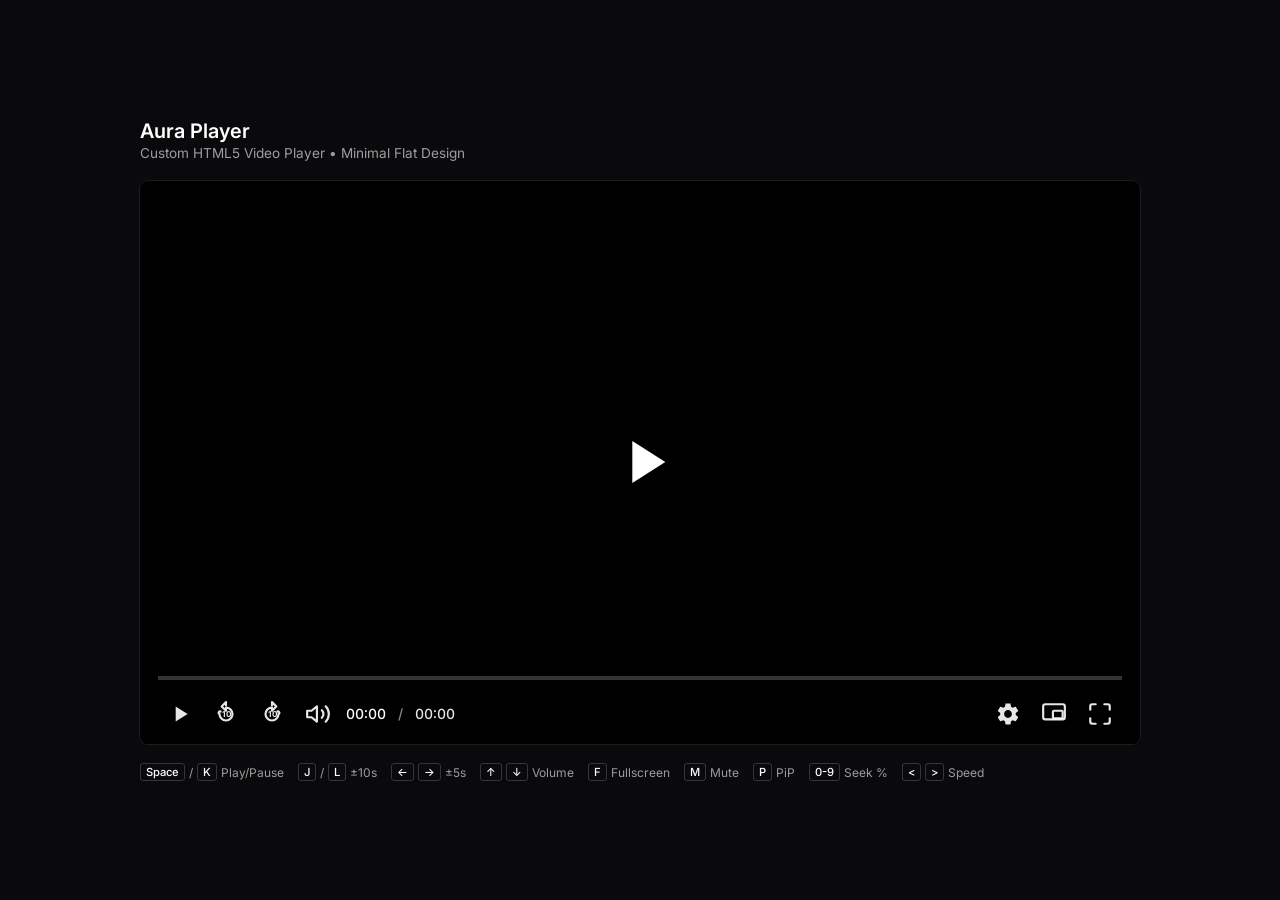
==== commit f18a5711: "Restyle Aura Player to emulate JW Player 8+ look & layout - Redesign controls bar with taller gradie" ====
--- a/index.html
+++ b/index.html
@@ -71,14 +71,55 @@
           </div>
         </div>
 
-        <!-- Playback Speed Menu -->
-        <div class="speed-menu hidden" id="speed-menu" role="menu" aria-label="Playback Speed">
-          <button class="speed-option" data-speed="0.5" role="menuitemradio" aria-checked="false">0.5x</button>
-          <button class="speed-option" data-speed="0.75" role="menuitemradio" aria-checked="false">0.75x</button>
-          <button class="speed-option active" data-speed="1.0" role="menuitemradio" aria-checked="true">1x</button>
-          <button class="speed-option" data-speed="1.25" role="menuitemradio" aria-checked="false">1.25x</button>
-          <button class="speed-option" data-speed="1.5" role="menuitemradio" aria-checked="false">1.5x</button>
-          <button class="speed-option" data-speed="2.0" role="menuitemradio" aria-checked="false">2x</button>
+        <!-- Settings Menu -->
+        <div class="speed-menu settings-menu hidden" id="speed-menu" role="menu" aria-label="Settings">
+          <div class="settings-header">
+            <div class="settings-tabs" role="tablist">
+              <button class="settings-tab" data-tab="quality" role="tab" aria-label="Quality">
+                <svg class="icon" viewBox="0 0 24 24" fill="currentColor">
+                  <rect x="2" y="16" width="3" height="5" rx="0.5"/>
+                  <rect x="7" y="12" width="3" height="9" rx="0.5"/>
+                  <rect x="12" y="8" width="3" height="13" rx="0.5"/>
+                  <rect x="17" y="4" width="3" height="17" rx="0.5"/>
+                </svg>
+              </button>
+              <button class="settings-tab active" data-tab="speed" role="tab" aria-label="Speed">
+                <svg class="icon" viewBox="0 0 24 24" fill="none" stroke="currentColor" stroke-width="2" stroke-linecap="round" stroke-linejoin="round">
+                  <circle cx="12" cy="12" r="9"/>
+                  <polyline points="12 6 12 12 16 14"/>
+                </svg>
+              </button>
+              <button class="settings-tab" data-tab="captions" role="tab" aria-label="Captions">
+                <svg class="icon" viewBox="0 0 24 24" fill="none" stroke="currentColor" stroke-width="2" stroke-linecap="round" stroke-linejoin="round">
+                  <rect x="2" y="4" width="20" height="16" rx="2"/>
+                  <path d="M7 15h3a2 2 0 0 0 0-4H7v4zm0-4V9h4"/>
+                  <path d="M14 15h3a2 2 0 0 0 0-4h-3v4zm0-4V9h4"/>
+                </svg>
+              </button>
+            </div>
+            <button class="settings-close-btn" id="settings-close-btn" aria-label="Close Settings">
+              <svg class="icon" viewBox="0 0 24 24" fill="none" stroke="currentColor" stroke-width="2" stroke-linecap="round" stroke-linejoin="round">
+                <line x1="18" y1="6" x2="6" y2="18"/>
+                <line x1="6" y1="6" x2="18" y2="18"/>
+              </svg>
+            </button>
+          </div>
+          <div class="settings-list">
+            <div class="settings-panel" data-panel="quality">
+              <button class="quality-option active">Auto</button>
+            </div>
+            <div class="settings-panel active" data-panel="speed">
+              <button class="speed-option" data-speed="0.5" role="menuitemradio" aria-checked="false">0.5x</button>
+              <button class="speed-option" data-speed="0.75" role="menuitemradio" aria-checked="false">0.75x</button>
+              <button class="speed-option active" data-speed="1.0" role="menuitemradio" aria-checked="true">1x</button>
+              <button class="speed-option" data-speed="1.25" role="menuitemradio" aria-checked="false">1.25x</button>
+              <button class="speed-option" data-speed="1.5" role="menuitemradio" aria-checked="false">1.5x</button>
+              <button class="speed-option" data-speed="2.0" role="menuitemradio" aria-checked="false">2x</button>
+            </div>
+            <div class="settings-panel" data-panel="captions">
+              <button class="caption-option active" data-track="off">Off</button>
+            </div>
+          </div>
         </div>
 
         <!-- Flush Bottom Controls Bar -->
@@ -109,6 +150,22 @@
                 <svg class="icon replay-icon hidden" viewBox="0 0 24 24" fill="none" stroke="currentColor" stroke-width="2.2" stroke-linecap="round" stroke-linejoin="round">
                   <path d="M1 4v6h6"></path>
                   <path d="M3.51 15a9 9 0 1 0 2.13-9.36L1 10"></path>
+                </svg>
+              </button>
+
+              <!-- Rewind 10s Button -->
+              <button class="control-btn" id="rewind-btn" title="Rewind 10s (J / Left)" aria-label="Rewind 10 seconds">
+                <svg class="icon" viewBox="0 0 24 24" fill="none" stroke="currentColor" stroke-width="2" stroke-linecap="round" stroke-linejoin="round">
+                  <path d="M12 4V1L8 5l4 4V6a6 6 0 1 1-6 6 1 1 0 0 1 1-2.3"/>
+                  <text x="12" y="14.5" font-size="7.5" font-weight="700" text-anchor="middle" fill="currentColor" stroke="none" font-family="Inter, sans-serif">10</text>
+                </svg>
+              </button>
+
+              <!-- Forward 10s Button -->
+              <button class="control-btn" id="forward-btn" title="Forward 10s (L / Right)" aria-label="Forward 10 seconds">
+                <svg class="icon" viewBox="0 0 24 24" fill="none" stroke="currentColor" stroke-width="2" stroke-linecap="round" stroke-linejoin="round">
+                  <path d="M12 4V1l4 4-4 4V6a6 6 0 1 0 6 6 1 1 0 0 0-1-2.3"/>
+                  <text x="12" y="14.5" font-size="7.5" font-weight="700" text-anchor="middle" fill="currentColor" stroke="none" font-family="Inter, sans-serif">10</text>
                 </svg>
               </button>
 
@@ -140,8 +197,12 @@
 
             <!-- Right Controls Group -->
             <div class="controls-group right">
-              <!-- Playback Speed Button -->
-              <button class="control-btn speed-btn" id="speed-btn" title="Playback Speed (< >)" aria-label="Playback Speed" aria-haspopup="true" aria-expanded="false">1x</button>
+              <!-- Playback Speed / Settings Button -->
+              <button class="control-btn speed-btn" id="speed-btn" title="Settings" aria-label="Settings" aria-haspopup="true" aria-expanded="false">
+                <svg class="icon" viewBox="0 0 24 24" fill="currentColor">
+                  <path d="M19.14 12.94c.04-.3.06-.61.06-.94 0-.32-.02-.64-.07-.94l2.03-1.58c.18-.14.23-.41.12-.61l-1.92-3.32c-.12-.22-.37-.29-.59-.22l-2.39.96c-.5-.38-1.03-.7-1.62-.94l-.36-2.54c-.04-.24-.24-.41-.48-.41h-3.84c-.24 0-.43.17-.47.41l-.36 2.54c-.59.24-1.13.57-1.62.94l-2.39-.96c-.22-.08-.47 0-.59.22L2.74 8.87c-.12.21-.08.47.12.61l2.03 1.58c-.05.3-.09.63-.09.94s.02.64.07.94l-2.03 1.58c-.18.14-.23.41-.12.61l1.92 3.32c.12.22.37.29.59.22l2.39-.96c.5.38 1.03.7 1.62.94l.36 2.54c.05.24.24.41.48.41h3.84c.24 0 .44-.17.47-.41l.36-2.54c.59-.24 1.13-.56 1.62-.94l2.39.96c.22.08.47 0 .59-.22l1.92-3.32c.12-.22.07-.47-.12-.61l-2.01-1.58zM12 15.6c-1.98 0-3.6-1.62-3.6-3.6s1.62-3.6 3.6-3.6 3.6 1.62 3.6 3.6-1.62 3.6-3.6 3.6z"/>
+                </svg>
+              </button>
 
               <!-- Picture in Picture Button -->
               <button class="control-btn" id="pip-btn" title="Picture in Picture (P)" aria-label="Picture in Picture" aria-pressed="false">
--- a/styles.css
+++ b/styles.css
@@ -1,12 +1,13 @@
-/* CSS Styles for Aura Player - Minimal Flat Theme */
+/* CSS Styles for Aura Player - JW Player 8+ Inspired Theme */
 
 :root {
   --bg-page: #0a0a0c;
   --text-main: #ffffff;
   --text-muted: rgba(255, 255, 255, 0.6);
+  --accent-red: #ff0000;
   --error-color: #ef4444;
 
-  --center-size: 64px;
+  --center-size: 72px;
 
   --transition-fast: 150ms cubic-bezier(0.16, 1, 0.3, 1);
   --transition-smooth: 200ms cubic-bezier(0.16, 1, 0.3, 1);
@@ -39,7 +40,7 @@
   gap: 20px;
 }
 
-/* Page Header: small, left-aligned title (1.25rem, weight 600) with muted one-line subtitle */
+/* Page Header */
 .header {
   text-align: left;
 }
@@ -64,8 +65,7 @@
   justify-content: center;
 }
 
-/* Container Queries enabled on player container */
-/* Player: radius 12px, no heavy shadow (only 1px rgba(255,255,255,.08) outline). Keep 16/9 aspect ratio */
+/* Player Container: radius 8px (0 in fullscreen), 1px rgba(255,255,255,.08) outline, no shadow */
 .video-container {
   container-type: inline-size;
   container-name: player;
@@ -73,7 +73,7 @@
   width: 100%;
   aspect-ratio: 16 / 9;
   background-color: #000;
-  border-radius: 12px;
+  border-radius: 8px;
   overflow: hidden;
   box-shadow: 0 0 0 1px rgba(255, 255, 255, 0.08);
   outline: none;
@@ -93,7 +93,7 @@
   cursor: none;
 }
 
-/* Action Feedback Toast (top-center): solid rgba(0,0,0,.7) rounded label, small text */
+/* Action Feedback Toast (top-center): plain rgba(0,0,0,.7) rounded label */
 .action-feedback-overlay {
   position: absolute;
   top: 16px;
@@ -166,13 +166,13 @@
   grid-area: 1 / 1;
 }
 
-/* Center button: solid rgba(0,0,0,.55) circle, 1px rgba(255,255,255,.15) border, white icon */
+/* Center button: NO circle, no background, no border, no backdrop-filter. Big white icon with drop-shadow */
 .central-play-btn {
-  width: var(--center-size, 64px);
-  height: var(--center-size, 64px);
-  border-radius: 50%;
-  background: rgba(0, 0, 0, 0.55);
-  border: 1px solid rgba(255, 255, 255, 0.15);
+  width: var(--center-size, 72px);
+  height: var(--center-size, 72px);
+  border-radius: 0;
+  background: transparent;
+  border: none;
   color: #fff;
   display: flex;
   align-items: center;
@@ -182,6 +182,7 @@
   pointer-events: none;
   transform: scale(0.9);
   transition: transform var(--transition-fast), opacity var(--transition-fast);
+  filter: drop-shadow(0 2px 8px rgba(0, 0, 0, 0.5));
 }
 
 .video-container:not(.controls-hidden) .central-play-btn {
@@ -196,19 +197,19 @@
 
 @media (hover: hover) {
   .central-play-btn:hover {
-    background: rgba(0, 0, 0, 0.7);
-    border-color: rgba(255, 255, 255, 0.3);
-    transform: scale(1.05) !important;
+    background: transparent;
+    border: none;
+    transform: scale(1.08) !important;
   }
 }
 
 .central-play-btn:active {
-  transform: scale(0.94) !important;
+  transform: scale(0.92) !important;
 }
 
 .central-play-btn .icon {
-  width: 45%;
-  height: 45%;
+  width: 100%;
+  height: 100%;
   transition: opacity var(--transition-fast);
 }
 
@@ -226,13 +227,13 @@
   opacity: 0 !important;
 }
 
-/* Spinner: same circle with a 3px ring (rgba(255,255,255,.25) track, white arc) */
+/* Spinner: plain white ring (3px, rgba(255,255,255,.25) track, white arc) of size ~70% of --center-size, no disc, no border */
 .loading-spinner {
-  width: var(--center-size, 64px);
-  height: var(--center-size, 64px);
+  width: calc(var(--center-size, 72px) * 0.7);
+  height: calc(var(--center-size, 72px) * 0.7);
   border-radius: 50%;
-  background: rgba(0, 0, 0, 0.55);
-  border: 1px solid rgba(255, 255, 255, 0.15);
+  background: transparent;
+  border: none;
   display: flex;
   align-items: center;
   justify-content: center;
@@ -249,8 +250,8 @@
 }
 
 .spinner-ring {
-  width: 55%;
-  height: 55%;
+  width: 100%;
+  height: 100%;
   border: 3px solid rgba(255, 255, 255, 0.25);
   border-top-color: #ffffff;
   border-radius: 50%;
@@ -262,7 +263,7 @@
   to { transform: rotate(360deg); }
 }
 
-/* Error state: solid dark card with a red (#ef4444) icon and text */
+/* Error state */
 .error-state {
   display: flex;
   align-items: center;
@@ -271,7 +272,7 @@
   border: 1px solid rgba(255, 255, 255, 0.1);
   color: var(--error-color);
   padding: 10px 18px;
-  border-radius: 10px;
+  border-radius: 6px;
   font-size: 0.85rem;
   font-weight: 500;
   pointer-events: auto;
@@ -283,36 +284,43 @@
   stroke: var(--error-color);
 }
 
-/* Controls: a full-width bar glued to the bottom edge (no inset, no pill, no border radius). */
-/* Background: a simple vertical gradient scrim (transparent -> rgba(0,0,0,.75)), not blur. */
-/* Layout: thin timeline on top, buttons row under it, padding 8px 14px 10px (6px 10px 8px at <=520px). */
+/* Controls bar: full-width, flush with bottom, no radius, no blur. Gradient transparent -> rgba(0,0,0,.8) with taller ::before inset: -28px 0 0 0 */
 .controls-bar {
   position: absolute;
   bottom: 0;
   left: 0;
   right: 0;
-  background: linear-gradient(to top, rgba(0, 0, 0, 0.75) 0%, transparent 100%);
-  padding: 8px 14px 10px;
+  background: linear-gradient(to top, rgba(0, 0, 0, 0.8) 0%, rgba(0, 0, 0, 0.4) 60%, transparent 100%);
+  padding: 0 18px 8px;
   display: flex;
   flex-direction: column;
-  gap: 6px;
+  gap: 2px;
   opacity: 1;
   transform: translateY(0);
   transition: opacity var(--transition-smooth), transform var(--transition-smooth);
   z-index: 25;
 }
 
+.controls-bar::before {
+  content: '';
+  position: absolute;
+  inset: -28px 0 0 0;
+  background: linear-gradient(to top, rgba(0, 0, 0, 0.8) 0%, transparent 100%);
+  pointer-events: none;
+  z-index: -1;
+}
+
 .video-container.controls-hidden .controls-bar {
   opacity: 0 !important;
   transform: translateY(4px) !important;
   pointer-events: none !important;
 }
 
-/* Timeline: 3px track (rgba(255,255,255,.25)), buffered layer rgba(255,255,255,.4), progress fill solid white. Grows to 5px on hover/drag. Thumb = 12px solid white circle, visible on hover/drag/focus. Tooltip = small solid #18181b rounded 6px label, clamped inside the track. */
+/* Progress: sits on top of row, full width inside padding. Touch area 24px tall, visible track 4px (6px on hover/drag/focus), fill red */
 .timeline-container {
   position: relative;
   width: 100%;
-  height: 14px;
+  height: 24px;
   display: flex;
   align-items: center;
   cursor: pointer;
@@ -323,9 +331,9 @@
 .timeline-track {
   position: relative;
   width: 100%;
-  height: 3px;
-  background: rgba(255, 255, 255, 0.25);
-  border-radius: 2px;
+  height: 4px;
+  background: rgba(255, 255, 255, 0.2);
+  border-radius: 0;
   overflow: visible;
   transition: height var(--transition-fast);
 }
@@ -333,7 +341,7 @@
 .timeline-container:hover .timeline-track,
 .timeline-container:focus-visible .timeline-track,
 .timeline-container.dragging .timeline-track {
-  height: 5px;
+  height: 6px;
 }
 
 .buffered-bar {
@@ -341,8 +349,8 @@
   top: 0;
   left: 0;
   height: 100%;
-  background: rgba(255, 255, 255, 0.4);
-  border-radius: 2px;
+  background: rgba(255, 255, 255, 0.35);
+  border-radius: 0;
   width: 0%;
 }
 
@@ -351,11 +359,12 @@
   top: 0;
   left: 0;
   height: 100%;
-  background: #ffffff;
-  border-radius: 2px;
+  background: var(--accent-red);
+  border-radius: 0;
   width: 0%;
 }
 
+/* Thumb: 12px red circle, visible only on hover/drag/focus */
 .progress-thumb {
   position: absolute;
   right: -6px;
@@ -364,7 +373,7 @@
   width: 12px;
   height: 12px;
   border-radius: 50%;
-  background: #ffffff;
+  background: var(--accent-red);
   transition: transform var(--transition-fast);
 }
 
@@ -374,22 +383,22 @@
   transform: translateY(-50%) scale(1);
 }
 
-/* Tooltip = small solid #18181b rounded 6px label, clamped inside the track */
+/* Tooltip: small rgba(0,0,0,.85) label, no border, clamped inside track */
 .timeline-tooltip {
   position: absolute;
-  bottom: 20px;
+  bottom: 26px;
   transform: translateX(-50%);
-  background: #18181b;
+  background: rgba(0, 0, 0, 0.85);
   color: #ffffff;
-  padding: 3px 7px;
-  border-radius: 6px;
+  padding: 3px 6px;
+  border-radius: 2px;
   font-size: 0.75rem;
   font-weight: 500;
   font-variant-numeric: tabular-nums;
   pointer-events: none;
   opacity: 0;
   transition: opacity var(--transition-fast);
-  border: 1px solid rgba(255, 255, 255, 0.1);
+  border: none;
   white-space: nowrap;
   z-index: 30;
 }
@@ -410,34 +419,36 @@
 .controls-group {
   display: flex;
   align-items: center;
-  gap: 4px;
-}
-
-/* Buttons: icon-only, white, 36px (34px at <=520px), circular hover background rgba(255,255,255,.12) (only inside @media (hover: hover)), :active scale(.94), visible :focus-visible ring (2px white). */
+  gap: 2px;
+}
+
+/* Buttons: icon-only, no background, no circle. Hit area 44px, icon 26px */
 .control-btn {
   background: transparent;
   border: none;
-  color: #ffffff;
-  width: 36px;
-  height: 36px;
-  min-width: 36px;
-  border-radius: 50%;
+  color: rgba(255, 255, 255, 0.9);
+  width: 44px;
+  height: 44px;
+  min-width: 44px;
+  border-radius: 0;
   display: flex;
   align-items: center;
   justify-content: center;
   cursor: pointer;
   outline: none;
-  transition: background var(--transition-fast), transform var(--transition-fast);
+  position: relative;
+  transition: color var(--transition-fast), transform var(--transition-fast);
 }
 
 @media (hover: hover) {
   .control-btn:hover {
-    background: rgba(255, 255, 255, 0.12);
+    color: #ffffff;
+    background: transparent;
   }
 }
 
 .control-btn:active {
-  transform: scale(0.94);
+  transform: scale(0.92);
 }
 
 .control-btn:focus-visible,
@@ -447,8 +458,8 @@
 }
 
 .control-btn .icon {
-  width: 20px;
-  height: 20px;
+  width: 26px;
+  height: 26px;
 }
 
 .hidden {
@@ -509,11 +520,11 @@
   border: none;
 }
 
-/* Typography: Inter, tabular numbers for time, sizes 0.8rem for time / 0.75rem for menus. */
+/* Time Display: 14px, tabular numbers, separator with 8px side margins */
 .time-display {
-  font-size: 0.8rem;
+  font-size: 14px;
   font-weight: 500;
-  color: var(--text-muted);
+  color: rgba(255, 255, 255, 0.9);
   font-variant-numeric: tabular-nums;
   margin-left: 4px;
   white-space: nowrap;
@@ -524,103 +535,215 @@
 }
 
 .time-separator {
-  margin: 0 2px;
+  margin: 0 8px;
   opacity: 0.6;
 }
 
-/* Speed menu: small solid dark card (#18181b, 1px rgba(255,255,255,.1) border, radius 10px), vertical list, white text, active item = white text + rgba(255,255,255,.12) background + small dot. No blur. */
-.speed-btn {
-  font-size: 0.8rem;
-  font-weight: 600;
-  width: 36px;
-}
-
-.speed-btn[aria-expanded="true"] {
-  background: rgba(255, 255, 255, 0.12);
-}
-
-.speed-menu {
+/* Settings gear active bar: show a 2px x 22px white bar under gear icon (#speed-btn[aria-expanded="true"]::after) */
+#speed-btn[aria-expanded="true"]::after {
+  content: '';
+  position: absolute;
+  bottom: 0;
+  left: 50%;
+  transform: translateX(-50%);
+  width: 22px;
+  height: 2px;
+  background-color: #ffffff;
+}
+
+/* Settings Menu (the panel): right-aligned to progress bar right end, sitting ~6px above progress bar */
+.speed-menu,
+.settings-menu {
   position: absolute;
   bottom: calc(var(--controls-h, 50px) + 6px);
-  right: 14px;
-  width: 100px;
+  right: 18px;
+  width: 228px;
+  max-width: calc(100% - 24px);
   max-height: calc(100% - var(--controls-h, 50px) - 12px);
+  background: #1c1c1c;
+  border-radius: 2px;
+  border: none;
+  padding: 0;
+  display: flex;
+  flex-direction: column;
+  z-index: 35;
+  box-shadow: 0 4px 12px rgba(0, 0, 0, 0.4);
+  transition: opacity 150ms ease, transform 150ms ease, visibility 150ms ease;
+  overflow: hidden;
+}
+
+.speed-menu.hidden,
+.settings-menu.hidden {
+  opacity: 0 !important;
+  transform: translateY(6px) !important;
+  pointer-events: none !important;
+  visibility: hidden !important;
+}
+
+.speed-menu:not(.hidden),
+.settings-menu:not(.hidden) {
+  opacity: 1;
+  transform: translateY(0);
+  pointer-events: auto;
+  visibility: visible;
+}
+
+/* Settings Header: bg #1c1c1c, height 44px, 3 tabs on left, X on right */
+.settings-header {
+  height: 44px;
+  background: #1c1c1c;
+  display: flex;
+  align-items: center;
+  justify-content: space-between;
+  padding: 0 8px;
+  border-bottom: 1px solid rgba(255, 255, 255, 0.08);
+}
+
+.settings-tabs {
+  display: flex;
+  align-items: center;
+  height: 100%;
+}
+
+.settings-tab {
+  background: transparent;
+  border: none;
+  color: rgba(255, 255, 255, 0.6);
+  height: 100%;
+  padding: 0 10px;
+  display: flex;
+  align-items: center;
+  justify-content: center;
+  cursor: pointer;
+  position: relative;
+  outline: none;
+}
+
+.settings-tab .icon {
+  width: 20px;
+  height: 20px;
+}
+
+.settings-tab.active {
+  color: #ffffff;
+}
+
+.settings-tab.active::after {
+  content: '';
+  position: absolute;
+  bottom: 0;
+  left: 0;
+  right: 0;
+  height: 2px;
+  background: #ffffff;
+}
+
+.settings-close-btn {
+  background: transparent;
+  border: none;
+  color: rgba(255, 255, 255, 0.6);
+  width: 32px;
+  height: 32px;
+  display: flex;
+  align-items: center;
+  justify-content: center;
+  cursor: pointer;
+  outline: none;
+}
+
+@media (hover: hover) {
+  .settings-close-btn:hover {
+    color: #ffffff;
+  }
+}
+
+.settings-close-btn .icon {
+  width: 18px;
+  height: 18px;
+}
+
+/* List area (bg #262626) */
+.settings-list {
+  background: #262626;
   overflow-y: auto;
   overscroll-behavior: contain;
-  scrollbar-width: none;
-  background: #18181b;
-  border: 1px solid rgba(255, 255, 255, 0.1);
-  border-radius: 10px;
-  padding: 4px;
-  display: flex;
+  max-height: 200px;
+  scrollbar-width: thin;
+  scrollbar-color: #ffffff transparent;
+}
+
+.settings-list::-webkit-scrollbar {
+  width: 4px;
+}
+
+.settings-list::-webkit-scrollbar-thumb {
+  background: #ffffff;
+  border-radius: 2px;
+}
+
+.settings-panel {
+  display: none;
   flex-direction: column;
-  gap: 2px;
-  z-index: 35;
-  transform-origin: bottom right;
-  transition: opacity 150ms ease, transform 150ms ease, visibility 150ms ease;
-}
-
-.speed-menu::-webkit-scrollbar {
-  display: none;
-}
-
-.speed-menu.hidden {
-  opacity: 0 !important;
-  transform: scale(0.96) !important;
-  pointer-events: none !important;
-  visibility: hidden !important;
-}
-
-.speed-menu:not(.hidden) {
-  opacity: 1;
-  transform: scale(1);
-  pointer-events: auto;
-  visibility: visible;
-}
-
-.speed-menu.two-col {
-  display: grid;
-  grid-template-columns: repeat(2, 1fr);
-  width: auto;
-  gap: 4px;
-}
-
-.speed-option {
+}
+
+.settings-panel.active {
+  display: flex;
+}
+
+.settings-panel button,
+.speed-option,
+.quality-option,
+.caption-option {
   background: transparent;
   border: none;
   color: #ffffff;
-  height: 30px;
-  padding: 0 8px;
-  border-radius: 6px;
-  font-size: 0.75rem;
-  font-weight: 500;
+  height: 40px;
+  font-size: 15px;
+  font-weight: 400;
+  padding-left: 32px;
+  padding-right: 16px;
   cursor: pointer;
   text-align: left;
   display: flex;
   align-items: center;
-  justify-content: space-between;
+  position: relative;
+  width: 100%;
   transition: background var(--transition-fast);
 }
 
 @media (hover: hover) {
-  .speed-option:hover {
-    background: rgba(255, 255, 255, 0.12);
-  }
-}
-
-.speed-option.active {
+  .settings-panel button:hover,
+  .speed-option:hover,
+  .quality-option:hover,
+  .caption-option:hover {
+    background: rgba(255, 255, 255, 0.08);
+  }
+}
+
+.settings-panel button.active,
+.speed-option.active,
+.quality-option.active,
+.caption-option.active {
+  font-weight: 700;
+  background: transparent;
+}
+
+.settings-panel button.active::before,
+.speed-option.active::before,
+.quality-option.active::before,
+.caption-option.active::before {
+  content: '•';
+  position: absolute;
+  left: 14px;
+  font-size: 16px;
   color: #ffffff;
-  font-weight: 600;
-  background: rgba(255, 255, 255, 0.12);
 }
 
 .speed-option.active::after {
-  content: '•';
-  margin-left: 4px;
-  font-size: 0.9rem;
-}
-
-/* Keyboard hints footer: tiny muted text, no bordered badge boxes (kbd gets a subtle 1px border only). */
+  content: none;
+}
+
+/* Keyboard hints footer */
 .footer {
   display: flex;
   justify-content: flex-start;
@@ -653,42 +776,61 @@
 }
 
 /* Container Queries for Responsive Layout */
+@container player (min-width: 640px) {
+  #pip-btn {
+    display: flex !important;
+  }
+}
+
+@container player (max-width: 639px) {
+  #pip-btn {
+    display: none !important;
+  }
+}
+
 @container player (max-width: 520px) {
   :root, .video-container {
-    --center-size: 48px;
+    --center-size: 56px;
   }
   .volume-slider-wrapper {
     display: none !important;
   }
   .controls-bar {
-    padding: 6px 10px 8px;
+    padding: 0 12px 6px;
   }
   .control-btn {
-    width: 34px;
-    height: 34px;
-    min-width: 34px;
-  }
-  .speed-menu {
-    right: 10px;
-  }
-}
-
-@container player (max-width: 420px) {
-  #pip-btn {
-    display: none !important;
+    width: 40px;
+    height: 40px;
+    min-width: 40px;
+  }
+  .control-btn .icon {
+    width: 24px;
+    height: 24px;
+  }
+  .settings-menu, .speed-menu {
+    right: 12px;
   }
 }
 
 @container player (max-width: 340px) {
   :root, .video-container {
-    --center-size: 40px;
+    --center-size: 44px;
+  }
+  .control-btn {
+    width: 36px;
+    height: 36px;
+    min-width: 36px;
+  }
+  .control-btn .icon {
+    width: 22px;
+    height: 22px;
   }
   .time-separator, #duration-time {
-    display: none;
-  }
-}
-
-/* Remove radius/aspect-ratio in fullscreen */
+    display: none !important;
+  }
+}
+
+/* Fullscreen handling */
 .video-container:fullscreen,
 .video-container:-webkit-full-screen {
   border-radius: 0 !important;
@@ -698,7 +840,7 @@
   box-shadow: none !important;
 }
 
-/* Keep prefers-reduced-motion support, BUT do not kill the spinner: it must keep rotating (slow 1.6s linear) */
+/* Keep prefers-reduced-motion support without killing spinner rotation */
 @media (prefers-reduced-motion: reduce) {
   *:not(.spinner-ring) {
     animation-iteration-count: 1 !important;
